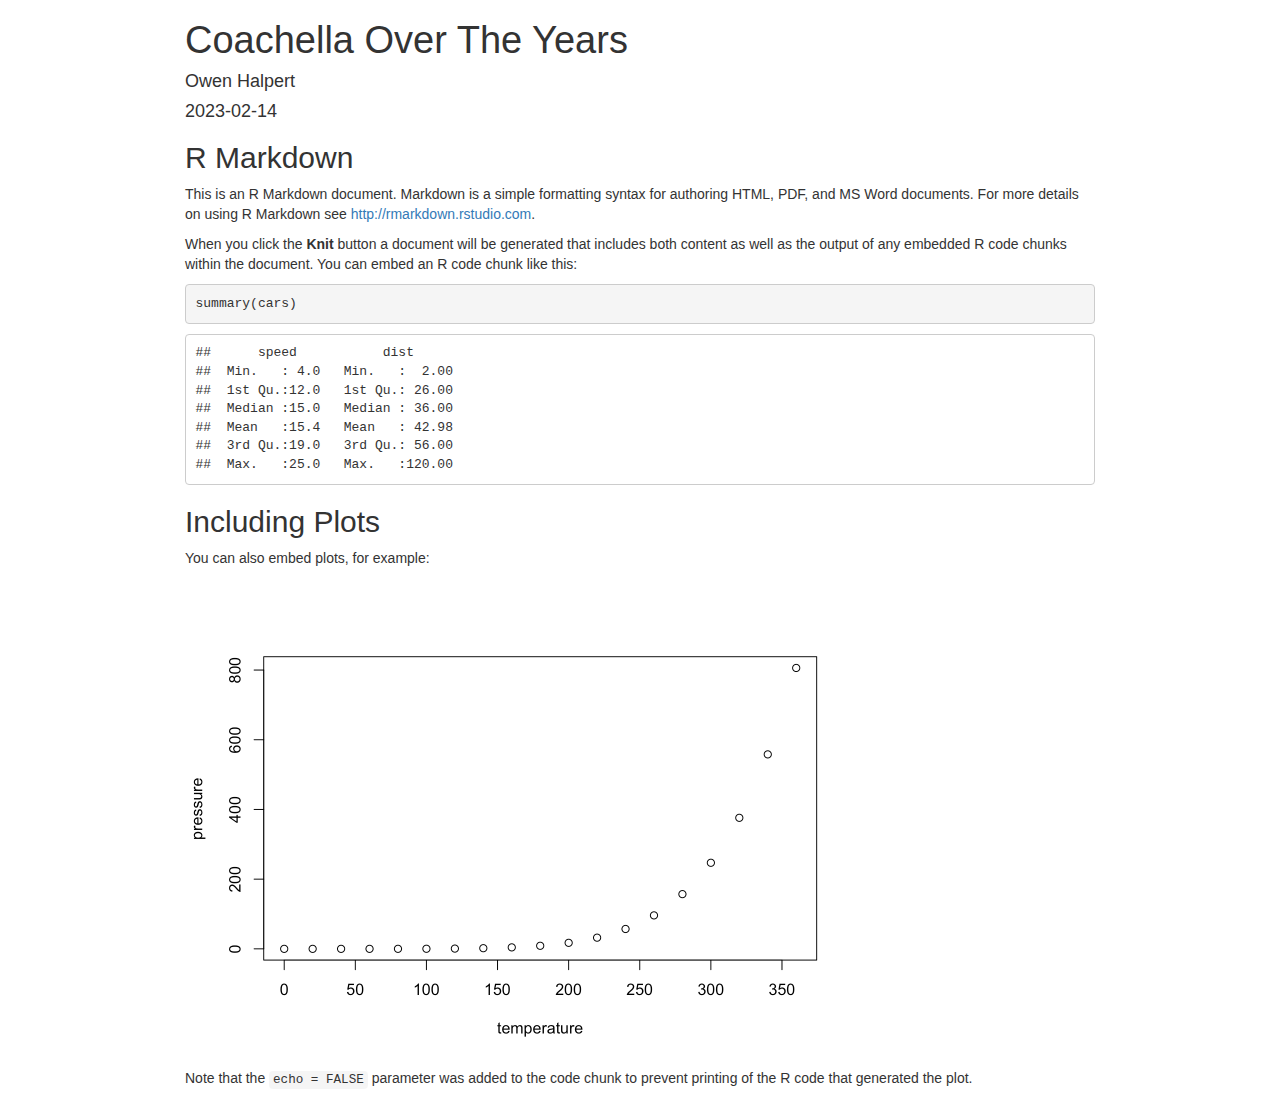
==== index.html @ 8f3110c5 "Added index" ====
<!DOCTYPE html>

<html>

<head>

<meta charset="utf-8" />
<meta name="generator" content="pandoc" />
<meta http-equiv="X-UA-Compatible" content="IE=EDGE" />


<meta name="author" content="Owen Halpert" />

<meta name="date" content="2023-02-14" />

<title>Coachella Over The Years</title>

<script>// Pandoc 2.9 adds attributes on both header and div. We remove the former (to
// be compatible with the behavior of Pandoc < 2.8).
document.addEventListener('DOMContentLoaded', function(e) {
  var hs = document.querySelectorAll("div.section[class*='level'] > :first-child");
  var i, h, a;
  for (i = 0; i < hs.length; i++) {
    h = hs[i];
    if (!/^h[1-6]$/i.test(h.tagName)) continue;  // it should be a header h1-h6
    a = h.attributes;
    while (a.length > 0) h.removeAttribute(a[0].name);
  }
});
</script>
<script>/*! jQuery v3.6.0 | (c) OpenJS Foundation and other contributors | jquery.org/license */
!function(e,t){"use strict";"object"==typeof module&&"object"==typeof module.exports?module.exports=e.document?t(e,!0):function(e){if(!e.document)throw new Error("jQuery requires a window with a document");return t(e)}:t(e)}("undefined"!=typeof window?window:this,function(C,e){"use strict";var t=[],r=Object.getPrototypeOf,s=t.slice,g=t.flat?function(e){return t.flat.call(e)}:function(e){return t.concat.apply([],e)},u=t.push,i=t.indexOf,n={},o=n.toString,v=n.hasOwnProperty,a=v.toString,l=a.call(Object),y={},m=function(e){return"function"==typeof e&&"number"!=typeof e.nodeType&&"function"!=typeof e.item},x=function(e){return null!=e&&e===e.window},E=C.document,c={type:!0,src:!0,nonce:!0,noModule:!0};function b(e,t,n){var r,i,o=(n=n||E).createElement("script");if(o.text=e,t)for(r in c)(i=t[r]||t.getAttribute&&t.getAttribute(r))&&o.setAttribute(r,i);n.head.appendChild(o).parentNode.removeChild(o)}function w(e){return null==e?e+"":"object"==typeof e||"function"==typeof e?n[o.call(e)]||"object":typeof e}var f="3.6.0",S=function(e,t){return new S.fn.init(e,t)};function p(e){var t=!!e&&"length"in e&&e.length,n=w(e);return!m(e)&&!x(e)&&("array"===n||0===t||"number"==typeof t&&0<t&&t-1 in e)}S.fn=S.prototype={jquery:f,constructor:S,length:0,toArray:function(){return s.call(this)},get:function(e){return null==e?s.call(this):e<0?this[e+this.length]:this[e]},pushStack:function(e){var t=S.merge(this.constructor(),e);return t.prevObject=this,t},each:function(e){return S.each(this,e)},map:function(n){return this.pushStack(S.map(this,function(e,t){return n.call(e,t,e)}))},slice:function(){return this.pushStack(s.apply(this,arguments))},first:function(){return this.eq(0)},last:function(){return this.eq(-1)},even:function(){return this.pushStack(S.grep(this,function(e,t){return(t+1)%2}))},odd:function(){return this.pushStack(S.grep(this,function(e,t){return t%2}))},eq:function(e){var t=this.length,n=+e+(e<0?t:0);return this.pushStack(0<=n&&n<t?[this[n]]:[])},end:function(){return this.prevObject||this.constructor()},push:u,sort:t.sort,splice:t.splice},S.extend=S.fn.extend=function(){var e,t,n,r,i,o,a=arguments[0]||{},s=1,u=arguments.length,l=!1;for("boolean"==typeof a&&(l=a,a=arguments[s]||{},s++),"object"==typeof a||m(a)||(a={}),s===u&&(a=this,s--);s<u;s++)if(null!=(e=arguments[s]))for(t in e)r=e[t],"__proto__"!==t&&a!==r&&(l&&r&&(S.isPlainObject(r)||(i=Array.isArray(r)))?(n=a[t],o=i&&!Array.isArray(n)?[]:i||S.isPlainObject(n)?n:{},i=!1,a[t]=S.extend(l,o,r)):void 0!==r&&(a[t]=r));return a},S.extend({expando:"jQuery"+(f+Math.random()).replace(/\D/g,""),isReady:!0,error:function(e){throw new Error(e)},noop:function(){},isPlainObject:function(e){var t,n;return!(!e||"[object Object]"!==o.call(e))&&(!(t=r(e))||"function"==typeof(n=v.call(t,"constructor")&&t.constructor)&&a.call(n)===l)},isEmptyObject:function(e){var t;for(t in e)return!1;return!0},globalEval:function(e,t,n){b(e,{nonce:t&&t.nonce},n)},each:function(e,t){var n,r=0;if(p(e)){for(n=e.length;r<n;r++)if(!1===t.call(e[r],r,e[r]))break}else for(r in e)if(!1===t.call(e[r],r,e[r]))break;return e},makeArray:function(e,t){var n=t||[];return null!=e&&(p(Object(e))?S.merge(n,"string"==typeof e?[e]:e):u.call(n,e)),n},inArray:function(e,t,n){return null==t?-1:i.call(t,e,n)},merge:function(e,t){for(var n=+t.length,r=0,i=e.length;r<n;r++)e[i++]=t[r];return e.length=i,e},grep:function(e,t,n){for(var r=[],i=0,o=e.length,a=!n;i<o;i++)!t(e[i],i)!==a&&r.push(e[i]);return r},map:function(e,t,n){var r,i,o=0,a=[];if(p(e))for(r=e.length;o<r;o++)null!=(i=t(e[o],o,n))&&a.push(i);else for(o in e)null!=(i=t(e[o],o,n))&&a.push(i);return g(a)},guid:1,support:y}),"function"==typeof Symbol&&(S.fn[Symbol.iterator]=t[Symbol.iterator]),S.each("Boolean Number String Function Array Date RegExp Object Error Symbol".split(" "),function(e,t){n["[object "+t+"]"]=t.toLowerCase()});var d=function(n){var e,d,b,o,i,h,f,g,w,u,l,T,C,a,E,v,s,c,y,S="sizzle"+1*new Date,p=n.document,k=0,r=0,m=ue(),x=ue(),A=ue(),N=ue(),j=function(e,t){return e===t&&(l=!0),0},D={}.hasOwnProperty,t=[],q=t.pop,L=t.push,H=t.push,O=t.slice,P=function(e,t){for(var n=0,r=e.length;n<r;n++)if(e[n]===t)return n;return-1},R="checked|selected|async|autofocus|autoplay|controls|defer|disabled|hidden|ismap|loop|multiple|open|readonly|required|scoped",M="[\\x20\\t\\r\\n\\f]",I="(?:\\\\[\\da-fA-F]{1,6}"+M+"?|\\\\[^\\r\\n\\f]|[\\w-]|[^\0-\\x7f])+",W="\\["+M+"*("+I+")(?:"+M+"*([*^$|!~]?=)"+M+"*(?:'((?:\\\\.|[^\\\\'])*)'|\"((?:\\\\.|[^\\\\\"])*)\"|("+I+"))|)"+M+"*\\]",F=":("+I+")(?:\\((('((?:\\\\.|[^\\\\'])*)'|\"((?:\\\\.|[^\\\\\"])*)\")|((?:\\\\.|[^\\\\()[\\]]|"+W+")*)|.*)\\)|)",B=new RegExp(M+"+","g"),$=new RegExp("^"+M+"+|((?:^|[^\\\\])(?:\\\\.)*)"+M+"+$","g"),_=new RegExp("^"+M+"*,"+M+"*"),z=new RegExp("^"+M+"*([>+~]|"+M+")"+M+"*"),U=new RegExp(M+"|>"),X=new RegExp(F),V=new RegExp("^"+I+"$"),G={ID:new RegExp("^#("+I+")"),CLASS:new RegExp("^\\.("+I+")"),TAG:new RegExp("^("+I+"|[*])"),ATTR:new RegExp("^"+W),PSEUDO:new RegExp("^"+F),CHILD:new RegExp("^:(only|first|last|nth|nth-last)-(child|of-type)(?:\\("+M+"*(even|odd|(([+-]|)(\\d*)n|)"+M+"*(?:([+-]|)"+M+"*(\\d+)|))"+M+"*\\)|)","i"),bool:new RegExp("^(?:"+R+")$","i"),needsContext:new RegExp("^"+M+"*[>+~]|:(even|odd|eq|gt|lt|nth|first|last)(?:\\("+M+"*((?:-\\d)?\\d*)"+M+"*\\)|)(?=[^-]|$)","i")},Y=/HTML$/i,Q=/^(?:input|select|textarea|button)$/i,J=/^h\d$/i,K=/^[^{]+\{\s*\[native \w/,Z=/^(?:#([\w-]+)|(\w+)|\.([\w-]+))$/,ee=/[+~]/,te=new RegExp("\\\\[\\da-fA-F]{1,6}"+M+"?|\\\\([^\\r\\n\\f])","g"),ne=function(e,t){var n="0x"+e.slice(1)-65536;return t||(n<0?String.fromCharCode(n+65536):String.fromCharCode(n>>10|55296,1023&n|56320))},re=/([\0-\x1f\x7f]|^-?\d)|^-$|[^\0-\x1f\x7f-\uFFFF\w-]/g,ie=function(e,t){return t?"\0"===e?"\ufffd":e.slice(0,-1)+"\\"+e.charCodeAt(e.length-1).toString(16)+" ":"\\"+e},oe=function(){T()},ae=be(function(e){return!0===e.disabled&&"fieldset"===e.nodeName.toLowerCase()},{dir:"parentNode",next:"legend"});try{H.apply(t=O.call(p.childNodes),p.childNodes),t[p.childNodes.length].nodeType}catch(e){H={apply:t.length?function(e,t){L.apply(e,O.call(t))}:function(e,t){var n=e.length,r=0;while(e[n++]=t[r++]);e.length=n-1}}}function se(t,e,n,r){var i,o,a,s,u,l,c,f=e&&e.ownerDocument,p=e?e.nodeType:9;if(n=n||[],"string"!=typeof t||!t||1!==p&&9!==p&&11!==p)return n;if(!r&&(T(e),e=e||C,E)){if(11!==p&&(u=Z.exec(t)))if(i=u[1]){if(9===p){if(!(a=e.getElementById(i)))return n;if(a.id===i)return n.push(a),n}else if(f&&(a=f.getElementById(i))&&y(e,a)&&a.id===i)return n.push(a),n}else{if(u[2])return H.apply(n,e.getElementsByTagName(t)),n;if((i=u[3])&&d.getElementsByClassName&&e.getElementsByClassName)return H.apply(n,e.getElementsByClassName(i)),n}if(d.qsa&&!N[t+" "]&&(!v||!v.test(t))&&(1!==p||"object"!==e.nodeName.toLowerCase())){if(c=t,f=e,1===p&&(U.test(t)||z.test(t))){(f=ee.test(t)&&ye(e.parentNode)||e)===e&&d.scope||((s=e.getAttribute("id"))?s=s.replace(re,ie):e.setAttribute("id",s=S)),o=(l=h(t)).length;while(o--)l[o]=(s?"#"+s:":scope")+" "+xe(l[o]);c=l.join(",")}try{return H.apply(n,f.querySelectorAll(c)),n}catch(e){N(t,!0)}finally{s===S&&e.removeAttribute("id")}}}return g(t.replace($,"$1"),e,n,r)}function ue(){var r=[];return function e(t,n){return r.push(t+" ")>b.cacheLength&&delete e[r.shift()],e[t+" "]=n}}function le(e){return e[S]=!0,e}function ce(e){var t=C.createElement("fieldset");try{return!!e(t)}catch(e){return!1}finally{t.parentNode&&t.parentNode.removeChild(t),t=null}}function fe(e,t){var n=e.split("|"),r=n.length;while(r--)b.attrHandle[n[r]]=t}function pe(e,t){var n=t&&e,r=n&&1===e.nodeType&&1===t.nodeType&&e.sourceIndex-t.sourceIndex;if(r)return r;if(n)while(n=n.nextSibling)if(n===t)return-1;return e?1:-1}function de(t){return function(e){return"input"===e.nodeName.toLowerCase()&&e.type===t}}function he(n){return function(e){var t=e.nodeName.toLowerCase();return("input"===t||"button"===t)&&e.type===n}}function ge(t){return function(e){return"form"in e?e.parentNode&&!1===e.disabled?"label"in e?"label"in e.parentNode?e.parentNode.disabled===t:e.disabled===t:e.isDisabled===t||e.isDisabled!==!t&&ae(e)===t:e.disabled===t:"label"in e&&e.disabled===t}}function ve(a){return le(function(o){return o=+o,le(function(e,t){var n,r=a([],e.length,o),i=r.length;while(i--)e[n=r[i]]&&(e[n]=!(t[n]=e[n]))})})}function ye(e){return e&&"undefined"!=typeof e.getElementsByTagName&&e}for(e in d=se.support={},i=se.isXML=function(e){var t=e&&e.namespaceURI,n=e&&(e.ownerDocument||e).documentElement;return!Y.test(t||n&&n.nodeName||"HTML")},T=se.setDocument=function(e){var t,n,r=e?e.ownerDocument||e:p;return r!=C&&9===r.nodeType&&r.documentElement&&(a=(C=r).documentElement,E=!i(C),p!=C&&(n=C.defaultView)&&n.top!==n&&(n.addEventListener?n.addEventListener("unload",oe,!1):n.attachEvent&&n.attachEvent("onunload",oe)),d.scope=ce(function(e){return a.appendChild(e).appendChild(C.createElement("div")),"undefined"!=typeof e.querySelectorAll&&!e.querySelectorAll(":scope fieldset div").length}),d.attributes=ce(function(e){return e.className="i",!e.getAttribute("className")}),d.getElementsByTagName=ce(function(e){return e.appendChild(C.createComment("")),!e.getElementsByTagName("*").length}),d.getElementsByClassName=K.test(C.getElementsByClassName),d.getById=ce(function(e){return a.appendChild(e).id=S,!C.getElementsByName||!C.getElementsByName(S).length}),d.getById?(b.filter.ID=function(e){var t=e.replace(te,ne);return function(e){return e.getAttribute("id")===t}},b.find.ID=function(e,t){if("undefined"!=typeof t.getElementById&&E){var n=t.getElementById(e);return n?[n]:[]}}):(b.filter.ID=function(e){var n=e.replace(te,ne);return function(e){var t="undefined"!=typeof e.getAttributeNode&&e.getAttributeNode("id");return t&&t.value===n}},b.find.ID=function(e,t){if("undefined"!=typeof t.getElementById&&E){var n,r,i,o=t.getElementById(e);if(o){if((n=o.getAttributeNode("id"))&&n.value===e)return[o];i=t.getElementsByName(e),r=0;while(o=i[r++])if((n=o.getAttributeNode("id"))&&n.value===e)return[o]}return[]}}),b.find.TAG=d.getElementsByTagName?function(e,t){return"undefined"!=typeof t.getElementsByTagName?t.getElementsByTagName(e):d.qsa?t.querySelectorAll(e):void 0}:function(e,t){var n,r=[],i=0,o=t.getElementsByTagName(e);if("*"===e){while(n=o[i++])1===n.nodeType&&r.push(n);return r}return o},b.find.CLASS=d.getElementsByClassName&&function(e,t){if("undefined"!=typeof t.getElementsByClassName&&E)return t.getElementsByClassName(e)},s=[],v=[],(d.qsa=K.test(C.querySelectorAll))&&(ce(function(e){var t;a.appendChild(e).innerHTML="<a id='"+S+"'></a><select id='"+S+"-\r\\' msallowcapture=''><option selected=''></option></select>",e.querySelectorAll("[msallowcapture^='']").length&&v.push("[*^$]="+M+"*(?:''|\"\")"),e.querySelectorAll("[selected]").length||v.push("\\["+M+"*(?:value|"+R+")"),e.querySelectorAll("[id~="+S+"-]").length||v.push("~="),(t=C.createElement("input")).setAttribute("name",""),e.appendChild(t),e.querySelectorAll("[name='']").length||v.push("\\["+M+"*name"+M+"*="+M+"*(?:''|\"\")"),e.querySelectorAll(":checked").length||v.push(":checked"),e.querySelectorAll("a#"+S+"+*").length||v.push(".#.+[+~]"),e.querySelectorAll("\\\f"),v.push("[\\r\\n\\f]")}),ce(function(e){e.innerHTML="<a href='' disabled='disabled'></a><select disabled='disabled'><option/></select>";var t=C.createElement("input");t.setAttribute("type","hidden"),e.appendChild(t).setAttribute("name","D"),e.querySelectorAll("[name=d]").length&&v.push("name"+M+"*[*^$|!~]?="),2!==e.querySelectorAll(":enabled").length&&v.push(":enabled",":disabled"),a.appendChild(e).disabled=!0,2!==e.querySelectorAll(":disabled").length&&v.push(":enabled",":disabled"),e.querySelectorAll("*,:x"),v.push(",.*:")})),(d.matchesSelector=K.test(c=a.matches||a.webkitMatchesSelector||a.mozMatchesSelector||a.oMatchesSelector||a.msMatchesSelector))&&ce(function(e){d.disconnectedMatch=c.call(e,"*"),c.call(e,"[s!='']:x"),s.push("!=",F)}),v=v.length&&new RegExp(v.join("|")),s=s.length&&new RegExp(s.join("|")),t=K.test(a.compareDocumentPosition),y=t||K.test(a.contains)?function(e,t){var n=9===e.nodeType?e.documentElement:e,r=t&&t.parentNode;return e===r||!(!r||1!==r.nodeType||!(n.contains?n.contains(r):e.compareDocumentPosition&&16&e.compareDocumentPosition(r)))}:function(e,t){if(t)while(t=t.parentNode)if(t===e)return!0;return!1},j=t?function(e,t){if(e===t)return l=!0,0;var n=!e.compareDocumentPosition-!t.compareDocumentPosition;return n||(1&(n=(e.ownerDocument||e)==(t.ownerDocument||t)?e.compareDocumentPosition(t):1)||!d.sortDetached&&t.compareDocumentPosition(e)===n?e==C||e.ownerDocument==p&&y(p,e)?-1:t==C||t.ownerDocument==p&&y(p,t)?1:u?P(u,e)-P(u,t):0:4&n?-1:1)}:function(e,t){if(e===t)return l=!0,0;var n,r=0,i=e.parentNode,o=t.parentNode,a=[e],s=[t];if(!i||!o)return e==C?-1:t==C?1:i?-1:o?1:u?P(u,e)-P(u,t):0;if(i===o)return pe(e,t);n=e;while(n=n.parentNode)a.unshift(n);n=t;while(n=n.parentNode)s.unshift(n);while(a[r]===s[r])r++;return r?pe(a[r],s[r]):a[r]==p?-1:s[r]==p?1:0}),C},se.matches=function(e,t){return se(e,null,null,t)},se.matchesSelector=function(e,t){if(T(e),d.matchesSelector&&E&&!N[t+" "]&&(!s||!s.test(t))&&(!v||!v.test(t)))try{var n=c.call(e,t);if(n||d.disconnectedMatch||e.document&&11!==e.document.nodeType)return n}catch(e){N(t,!0)}return 0<se(t,C,null,[e]).length},se.contains=function(e,t){return(e.ownerDocument||e)!=C&&T(e),y(e,t)},se.attr=function(e,t){(e.ownerDocument||e)!=C&&T(e);var n=b.attrHandle[t.toLowerCase()],r=n&&D.call(b.attrHandle,t.toLowerCase())?n(e,t,!E):void 0;return void 0!==r?r:d.attributes||!E?e.getAttribute(t):(r=e.getAttributeNode(t))&&r.specified?r.value:null},se.escape=function(e){return(e+"").replace(re,ie)},se.error=function(e){throw new Error("Syntax error, unrecognized expression: "+e)},se.uniqueSort=function(e){var t,n=[],r=0,i=0;if(l=!d.detectDuplicates,u=!d.sortStable&&e.slice(0),e.sort(j),l){while(t=e[i++])t===e[i]&&(r=n.push(i));while(r--)e.splice(n[r],1)}return u=null,e},o=se.getText=function(e){var t,n="",r=0,i=e.nodeType;if(i){if(1===i||9===i||11===i){if("string"==typeof e.textContent)return e.textContent;for(e=e.firstChild;e;e=e.nextSibling)n+=o(e)}else if(3===i||4===i)return e.nodeValue}else while(t=e[r++])n+=o(t);return n},(b=se.selectors={cacheLength:50,createPseudo:le,match:G,attrHandle:{},find:{},relative:{">":{dir:"parentNode",first:!0}," ":{dir:"parentNode"},"+":{dir:"previousSibling",first:!0},"~":{dir:"previousSibling"}},preFilter:{ATTR:function(e){return e[1]=e[1].replace(te,ne),e[3]=(e[3]||e[4]||e[5]||"").replace(te,ne),"~="===e[2]&&(e[3]=" "+e[3]+" "),e.slice(0,4)},CHILD:function(e){return e[1]=e[1].toLowerCase(),"nth"===e[1].slice(0,3)?(e[3]||se.error(e[0]),e[4]=+(e[4]?e[5]+(e[6]||1):2*("even"===e[3]||"odd"===e[3])),e[5]=+(e[7]+e[8]||"odd"===e[3])):e[3]&&se.error(e[0]),e},PSEUDO:function(e){var t,n=!e[6]&&e[2];return G.CHILD.test(e[0])?null:(e[3]?e[2]=e[4]||e[5]||"":n&&X.test(n)&&(t=h(n,!0))&&(t=n.indexOf(")",n.length-t)-n.length)&&(e[0]=e[0].slice(0,t),e[2]=n.slice(0,t)),e.slice(0,3))}},filter:{TAG:function(e){var t=e.replace(te,ne).toLowerCase();return"*"===e?function(){return!0}:function(e){return e.nodeName&&e.nodeName.toLowerCase()===t}},CLASS:function(e){var t=m[e+" "];return t||(t=new RegExp("(^|"+M+")"+e+"("+M+"|$)"))&&m(e,function(e){return t.test("string"==typeof e.className&&e.className||"undefined"!=typeof e.getAttribute&&e.getAttribute("class")||"")})},ATTR:function(n,r,i){return function(e){var t=se.attr(e,n);return null==t?"!="===r:!r||(t+="","="===r?t===i:"!="===r?t!==i:"^="===r?i&&0===t.indexOf(i):"*="===r?i&&-1<t.indexOf(i):"$="===r?i&&t.slice(-i.length)===i:"~="===r?-1<(" "+t.replace(B," ")+" ").indexOf(i):"|="===r&&(t===i||t.slice(0,i.length+1)===i+"-"))}},CHILD:function(h,e,t,g,v){var y="nth"!==h.slice(0,3),m="last"!==h.slice(-4),x="of-type"===e;return 1===g&&0===v?function(e){return!!e.parentNode}:function(e,t,n){var r,i,o,a,s,u,l=y!==m?"nextSibling":"previousSibling",c=e.parentNode,f=x&&e.nodeName.toLowerCase(),p=!n&&!x,d=!1;if(c){if(y){while(l){a=e;while(a=a[l])if(x?a.nodeName.toLowerCase()===f:1===a.nodeType)return!1;u=l="only"===h&&!u&&"nextSibling"}return!0}if(u=[m?c.firstChild:c.lastChild],m&&p){d=(s=(r=(i=(o=(a=c)[S]||(a[S]={}))[a.uniqueID]||(o[a.uniqueID]={}))[h]||[])[0]===k&&r[1])&&r[2],a=s&&c.childNodes[s];while(a=++s&&a&&a[l]||(d=s=0)||u.pop())if(1===a.nodeType&&++d&&a===e){i[h]=[k,s,d];break}}else if(p&&(d=s=(r=(i=(o=(a=e)[S]||(a[S]={}))[a.uniqueID]||(o[a.uniqueID]={}))[h]||[])[0]===k&&r[1]),!1===d)while(a=++s&&a&&a[l]||(d=s=0)||u.pop())if((x?a.nodeName.toLowerCase()===f:1===a.nodeType)&&++d&&(p&&((i=(o=a[S]||(a[S]={}))[a.uniqueID]||(o[a.uniqueID]={}))[h]=[k,d]),a===e))break;return(d-=v)===g||d%g==0&&0<=d/g}}},PSEUDO:function(e,o){var t,a=b.pseudos[e]||b.setFilters[e.toLowerCase()]||se.error("unsupported pseudo: "+e);return a[S]?a(o):1<a.length?(t=[e,e,"",o],b.setFilters.hasOwnProperty(e.toLowerCase())?le(function(e,t){var n,r=a(e,o),i=r.length;while(i--)e[n=P(e,r[i])]=!(t[n]=r[i])}):function(e){return a(e,0,t)}):a}},pseudos:{not:le(function(e){var r=[],i=[],s=f(e.replace($,"$1"));return s[S]?le(function(e,t,n,r){var i,o=s(e,null,r,[]),a=e.length;while(a--)(i=o[a])&&(e[a]=!(t[a]=i))}):function(e,t,n){return r[0]=e,s(r,null,n,i),r[0]=null,!i.pop()}}),has:le(function(t){return function(e){return 0<se(t,e).length}}),contains:le(function(t){return t=t.replace(te,ne),function(e){return-1<(e.textContent||o(e)).indexOf(t)}}),lang:le(function(n){return V.test(n||"")||se.error("unsupported lang: "+n),n=n.replace(te,ne).toLowerCase(),function(e){var t;do{if(t=E?e.lang:e.getAttribute("xml:lang")||e.getAttribute("lang"))return(t=t.toLowerCase())===n||0===t.indexOf(n+"-")}while((e=e.parentNode)&&1===e.nodeType);return!1}}),target:function(e){var t=n.location&&n.location.hash;return t&&t.slice(1)===e.id},root:function(e){return e===a},focus:function(e){return e===C.activeElement&&(!C.hasFocus||C.hasFocus())&&!!(e.type||e.href||~e.tabIndex)},enabled:ge(!1),disabled:ge(!0),checked:function(e){var t=e.nodeName.toLowerCase();return"input"===t&&!!e.checked||"option"===t&&!!e.selected},selected:function(e){return e.parentNode&&e.parentNode.selectedIndex,!0===e.selected},empty:function(e){for(e=e.firstChild;e;e=e.nextSibling)if(e.nodeType<6)return!1;return!0},parent:function(e){return!b.pseudos.empty(e)},header:function(e){return J.test(e.nodeName)},input:function(e){return Q.test(e.nodeName)},button:function(e){var t=e.nodeName.toLowerCase();return"input"===t&&"button"===e.type||"button"===t},text:function(e){var t;return"input"===e.nodeName.toLowerCase()&&"text"===e.type&&(null==(t=e.getAttribute("type"))||"text"===t.toLowerCase())},first:ve(function(){return[0]}),last:ve(function(e,t){return[t-1]}),eq:ve(function(e,t,n){return[n<0?n+t:n]}),even:ve(function(e,t){for(var n=0;n<t;n+=2)e.push(n);return e}),odd:ve(function(e,t){for(var n=1;n<t;n+=2)e.push(n);return e}),lt:ve(function(e,t,n){for(var r=n<0?n+t:t<n?t:n;0<=--r;)e.push(r);return e}),gt:ve(function(e,t,n){for(var r=n<0?n+t:n;++r<t;)e.push(r);return e})}}).pseudos.nth=b.pseudos.eq,{radio:!0,checkbox:!0,file:!0,password:!0,image:!0})b.pseudos[e]=de(e);for(e in{submit:!0,reset:!0})b.pseudos[e]=he(e);function me(){}function xe(e){for(var t=0,n=e.length,r="";t<n;t++)r+=e[t].value;return r}function be(s,e,t){var u=e.dir,l=e.next,c=l||u,f=t&&"parentNode"===c,p=r++;return e.first?function(e,t,n){while(e=e[u])if(1===e.nodeType||f)return s(e,t,n);return!1}:function(e,t,n){var r,i,o,a=[k,p];if(n){while(e=e[u])if((1===e.nodeType||f)&&s(e,t,n))return!0}else while(e=e[u])if(1===e.nodeType||f)if(i=(o=e[S]||(e[S]={}))[e.uniqueID]||(o[e.uniqueID]={}),l&&l===e.nodeName.toLowerCase())e=e[u]||e;else{if((r=i[c])&&r[0]===k&&r[1]===p)return a[2]=r[2];if((i[c]=a)[2]=s(e,t,n))return!0}return!1}}function we(i){return 1<i.length?function(e,t,n){var r=i.length;while(r--)if(!i[r](e,t,n))return!1;return!0}:i[0]}function Te(e,t,n,r,i){for(var o,a=[],s=0,u=e.length,l=null!=t;s<u;s++)(o=e[s])&&(n&&!n(o,r,i)||(a.push(o),l&&t.push(s)));return a}function Ce(d,h,g,v,y,e){return v&&!v[S]&&(v=Ce(v)),y&&!y[S]&&(y=Ce(y,e)),le(function(e,t,n,r){var i,o,a,s=[],u=[],l=t.length,c=e||function(e,t,n){for(var r=0,i=t.length;r<i;r++)se(e,t[r],n);return n}(h||"*",n.nodeType?[n]:n,[]),f=!d||!e&&h?c:Te(c,s,d,n,r),p=g?y||(e?d:l||v)?[]:t:f;if(g&&g(f,p,n,r),v){i=Te(p,u),v(i,[],n,r),o=i.length;while(o--)(a=i[o])&&(p[u[o]]=!(f[u[o]]=a))}if(e){if(y||d){if(y){i=[],o=p.length;while(o--)(a=p[o])&&i.push(f[o]=a);y(null,p=[],i,r)}o=p.length;while(o--)(a=p[o])&&-1<(i=y?P(e,a):s[o])&&(e[i]=!(t[i]=a))}}else p=Te(p===t?p.splice(l,p.length):p),y?y(null,t,p,r):H.apply(t,p)})}function Ee(e){for(var i,t,n,r=e.length,o=b.relative[e[0].type],a=o||b.relative[" "],s=o?1:0,u=be(function(e){return e===i},a,!0),l=be(function(e){return-1<P(i,e)},a,!0),c=[function(e,t,n){var r=!o&&(n||t!==w)||((i=t).nodeType?u(e,t,n):l(e,t,n));return i=null,r}];s<r;s++)if(t=b.relative[e[s].type])c=[be(we(c),t)];else{if((t=b.filter[e[s].type].apply(null,e[s].matches))[S]){for(n=++s;n<r;n++)if(b.relative[e[n].type])break;return Ce(1<s&&we(c),1<s&&xe(e.slice(0,s-1).concat({value:" "===e[s-2].type?"*":""})).replace($,"$1"),t,s<n&&Ee(e.slice(s,n)),n<r&&Ee(e=e.slice(n)),n<r&&xe(e))}c.push(t)}return we(c)}return me.prototype=b.filters=b.pseudos,b.setFilters=new me,h=se.tokenize=function(e,t){var n,r,i,o,a,s,u,l=x[e+" "];if(l)return t?0:l.slice(0);a=e,s=[],u=b.preFilter;while(a){for(o in n&&!(r=_.exec(a))||(r&&(a=a.slice(r[0].length)||a),s.push(i=[])),n=!1,(r=z.exec(a))&&(n=r.shift(),i.push({value:n,type:r[0].replace($," ")}),a=a.slice(n.length)),b.filter)!(r=G[o].exec(a))||u[o]&&!(r=u[o](r))||(n=r.shift(),i.push({value:n,type:o,matches:r}),a=a.slice(n.length));if(!n)break}return t?a.length:a?se.error(e):x(e,s).slice(0)},f=se.compile=function(e,t){var n,v,y,m,x,r,i=[],o=[],a=A[e+" "];if(!a){t||(t=h(e)),n=t.length;while(n--)(a=Ee(t[n]))[S]?i.push(a):o.push(a);(a=A(e,(v=o,m=0<(y=i).length,x=0<v.length,r=function(e,t,n,r,i){var o,a,s,u=0,l="0",c=e&&[],f=[],p=w,d=e||x&&b.find.TAG("*",i),h=k+=null==p?1:Math.random()||.1,g=d.length;for(i&&(w=t==C||t||i);l!==g&&null!=(o=d[l]);l++){if(x&&o){a=0,t||o.ownerDocument==C||(T(o),n=!E);while(s=v[a++])if(s(o,t||C,n)){r.push(o);break}i&&(k=h)}m&&((o=!s&&o)&&u--,e&&c.push(o))}if(u+=l,m&&l!==u){a=0;while(s=y[a++])s(c,f,t,n);if(e){if(0<u)while(l--)c[l]||f[l]||(f[l]=q.call(r));f=Te(f)}H.apply(r,f),i&&!e&&0<f.length&&1<u+y.length&&se.uniqueSort(r)}return i&&(k=h,w=p),c},m?le(r):r))).selector=e}return a},g=se.select=function(e,t,n,r){var i,o,a,s,u,l="function"==typeof e&&e,c=!r&&h(e=l.selector||e);if(n=n||[],1===c.length){if(2<(o=c[0]=c[0].slice(0)).length&&"ID"===(a=o[0]).type&&9===t.nodeType&&E&&b.relative[o[1].type]){if(!(t=(b.find.ID(a.matches[0].replace(te,ne),t)||[])[0]))return n;l&&(t=t.parentNode),e=e.slice(o.shift().value.length)}i=G.needsContext.test(e)?0:o.length;while(i--){if(a=o[i],b.relative[s=a.type])break;if((u=b.find[s])&&(r=u(a.matches[0].replace(te,ne),ee.test(o[0].type)&&ye(t.parentNode)||t))){if(o.splice(i,1),!(e=r.length&&xe(o)))return H.apply(n,r),n;break}}}return(l||f(e,c))(r,t,!E,n,!t||ee.test(e)&&ye(t.parentNode)||t),n},d.sortStable=S.split("").sort(j).join("")===S,d.detectDuplicates=!!l,T(),d.sortDetached=ce(function(e){return 1&e.compareDocumentPosition(C.createElement("fieldset"))}),ce(function(e){return e.innerHTML="<a href='#'></a>","#"===e.firstChild.getAttribute("href")})||fe("type|href|height|width",function(e,t,n){if(!n)return e.getAttribute(t,"type"===t.toLowerCase()?1:2)}),d.attributes&&ce(function(e){return e.innerHTML="<input/>",e.firstChild.setAttribute("value",""),""===e.firstChild.getAttribute("value")})||fe("value",function(e,t,n){if(!n&&"input"===e.nodeName.toLowerCase())return e.defaultValue}),ce(function(e){return null==e.getAttribute("disabled")})||fe(R,function(e,t,n){var r;if(!n)return!0===e[t]?t.toLowerCase():(r=e.getAttributeNode(t))&&r.specified?r.value:null}),se}(C);S.find=d,S.expr=d.selectors,S.expr[":"]=S.expr.pseudos,S.uniqueSort=S.unique=d.uniqueSort,S.text=d.getText,S.isXMLDoc=d.isXML,S.contains=d.contains,S.escapeSelector=d.escape;var h=function(e,t,n){var r=[],i=void 0!==n;while((e=e[t])&&9!==e.nodeType)if(1===e.nodeType){if(i&&S(e).is(n))break;r.push(e)}return r},T=function(e,t){for(var n=[];e;e=e.nextSibling)1===e.nodeType&&e!==t&&n.push(e);return n},k=S.expr.match.needsContext;function A(e,t){return e.nodeName&&e.nodeName.toLowerCase()===t.toLowerCase()}var N=/^<([a-z][^\/\0>:\x20\t\r\n\f]*)[\x20\t\r\n\f]*\/?>(?:<\/\1>|)$/i;function j(e,n,r){return m(n)?S.grep(e,function(e,t){return!!n.call(e,t,e)!==r}):n.nodeType?S.grep(e,function(e){return e===n!==r}):"string"!=typeof n?S.grep(e,function(e){return-1<i.call(n,e)!==r}):S.filter(n,e,r)}S.filter=function(e,t,n){var r=t[0];return n&&(e=":not("+e+")"),1===t.length&&1===r.nodeType?S.find.matchesSelector(r,e)?[r]:[]:S.find.matches(e,S.grep(t,function(e){return 1===e.nodeType}))},S.fn.extend({find:function(e){var t,n,r=this.length,i=this;if("string"!=typeof e)return this.pushStack(S(e).filter(function(){for(t=0;t<r;t++)if(S.contains(i[t],this))return!0}));for(n=this.pushStack([]),t=0;t<r;t++)S.find(e,i[t],n);return 1<r?S.uniqueSort(n):n},filter:function(e){return this.pushStack(j(this,e||[],!1))},not:function(e){return this.pushStack(j(this,e||[],!0))},is:function(e){return!!j(this,"string"==typeof e&&k.test(e)?S(e):e||[],!1).length}});var D,q=/^(?:\s*(<[\w\W]+>)[^>]*|#([\w-]+))$/;(S.fn.init=function(e,t,n){var r,i;if(!e)return this;if(n=n||D,"string"==typeof e){if(!(r="<"===e[0]&&">"===e[e.length-1]&&3<=e.length?[null,e,null]:q.exec(e))||!r[1]&&t)return!t||t.jquery?(t||n).find(e):this.constructor(t).find(e);if(r[1]){if(t=t instanceof S?t[0]:t,S.merge(this,S.parseHTML(r[1],t&&t.nodeType?t.ownerDocument||t:E,!0)),N.test(r[1])&&S.isPlainObject(t))for(r in t)m(this[r])?this[r](t[r]):this.attr(r,t[r]);return this}return(i=E.getElementById(r[2]))&&(this[0]=i,this.length=1),this}return e.nodeType?(this[0]=e,this.length=1,this):m(e)?void 0!==n.ready?n.ready(e):e(S):S.makeArray(e,this)}).prototype=S.fn,D=S(E);var L=/^(?:parents|prev(?:Until|All))/,H={children:!0,contents:!0,next:!0,prev:!0};function O(e,t){while((e=e[t])&&1!==e.nodeType);return e}S.fn.extend({has:function(e){var t=S(e,this),n=t.length;return this.filter(function(){for(var e=0;e<n;e++)if(S.contains(this,t[e]))return!0})},closest:function(e,t){var n,r=0,i=this.length,o=[],a="string"!=typeof e&&S(e);if(!k.test(e))for(;r<i;r++)for(n=this[r];n&&n!==t;n=n.parentNode)if(n.nodeType<11&&(a?-1<a.index(n):1===n.nodeType&&S.find.matchesSelector(n,e))){o.push(n);break}return this.pushStack(1<o.length?S.uniqueSort(o):o)},index:function(e){return e?"string"==typeof e?i.call(S(e),this[0]):i.call(this,e.jquery?e[0]:e):this[0]&&this[0].parentNode?this.first().prevAll().length:-1},add:function(e,t){return this.pushStack(S.uniqueSort(S.merge(this.get(),S(e,t))))},addBack:function(e){return this.add(null==e?this.prevObject:this.prevObject.filter(e))}}),S.each({parent:function(e){var t=e.parentNode;return t&&11!==t.nodeType?t:null},parents:function(e){return h(e,"parentNode")},parentsUntil:function(e,t,n){return h(e,"parentNode",n)},next:function(e){return O(e,"nextSibling")},prev:function(e){return O(e,"previousSibling")},nextAll:function(e){return h(e,"nextSibling")},prevAll:function(e){return h(e,"previousSibling")},nextUntil:function(e,t,n){return h(e,"nextSibling",n)},prevUntil:function(e,t,n){return h(e,"previousSibling",n)},siblings:function(e){return T((e.parentNode||{}).firstChild,e)},children:function(e){return T(e.firstChild)},contents:function(e){return null!=e.contentDocument&&r(e.contentDocument)?e.contentDocument:(A(e,"template")&&(e=e.content||e),S.merge([],e.childNodes))}},function(r,i){S.fn[r]=function(e,t){var n=S.map(this,i,e);return"Until"!==r.slice(-5)&&(t=e),t&&"string"==typeof t&&(n=S.filter(t,n)),1<this.length&&(H[r]||S.uniqueSort(n),L.test(r)&&n.reverse()),this.pushStack(n)}});var P=/[^\x20\t\r\n\f]+/g;function R(e){return e}function M(e){throw e}function I(e,t,n,r){var i;try{e&&m(i=e.promise)?i.call(e).done(t).fail(n):e&&m(i=e.then)?i.call(e,t,n):t.apply(void 0,[e].slice(r))}catch(e){n.apply(void 0,[e])}}S.Callbacks=function(r){var e,n;r="string"==typeof r?(e=r,n={},S.each(e.match(P)||[],function(e,t){n[t]=!0}),n):S.extend({},r);var i,t,o,a,s=[],u=[],l=-1,c=function(){for(a=a||r.once,o=i=!0;u.length;l=-1){t=u.shift();while(++l<s.length)!1===s[l].apply(t[0],t[1])&&r.stopOnFalse&&(l=s.length,t=!1)}r.memory||(t=!1),i=!1,a&&(s=t?[]:"")},f={add:function(){return s&&(t&&!i&&(l=s.length-1,u.push(t)),function n(e){S.each(e,function(e,t){m(t)?r.unique&&f.has(t)||s.push(t):t&&t.length&&"string"!==w(t)&&n(t)})}(arguments),t&&!i&&c()),this},remove:function(){return S.each(arguments,function(e,t){var n;while(-1<(n=S.inArray(t,s,n)))s.splice(n,1),n<=l&&l--}),this},has:function(e){return e?-1<S.inArray(e,s):0<s.length},empty:function(){return s&&(s=[]),this},disable:function(){return a=u=[],s=t="",this},disabled:function(){return!s},lock:function(){return a=u=[],t||i||(s=t=""),this},locked:function(){return!!a},fireWith:function(e,t){return a||(t=[e,(t=t||[]).slice?t.slice():t],u.push(t),i||c()),this},fire:function(){return f.fireWith(this,arguments),this},fired:function(){return!!o}};return f},S.extend({Deferred:function(e){var o=[["notify","progress",S.Callbacks("memory"),S.Callbacks("memory"),2],["resolve","done",S.Callbacks("once memory"),S.Callbacks("once memory"),0,"resolved"],["reject","fail",S.Callbacks("once memory"),S.Callbacks("once memory"),1,"rejected"]],i="pending",a={state:function(){return i},always:function(){return s.done(arguments).fail(arguments),this},"catch":function(e){return a.then(null,e)},pipe:function(){var i=arguments;return S.Deferred(function(r){S.each(o,function(e,t){var n=m(i[t[4]])&&i[t[4]];s[t[1]](function(){var e=n&&n.apply(this,arguments);e&&m(e.promise)?e.promise().progress(r.notify).done(r.resolve).fail(r.reject):r[t[0]+"With"](this,n?[e]:arguments)})}),i=null}).promise()},then:function(t,n,r){var u=0;function l(i,o,a,s){return function(){var n=this,r=arguments,e=function(){var e,t;if(!(i<u)){if((e=a.apply(n,r))===o.promise())throw new TypeError("Thenable self-resolution");t=e&&("object"==typeof e||"function"==typeof e)&&e.then,m(t)?s?t.call(e,l(u,o,R,s),l(u,o,M,s)):(u++,t.call(e,l(u,o,R,s),l(u,o,M,s),l(u,o,R,o.notifyWith))):(a!==R&&(n=void 0,r=[e]),(s||o.resolveWith)(n,r))}},t=s?e:function(){try{e()}catch(e){S.Deferred.exceptionHook&&S.Deferred.exceptionHook(e,t.stackTrace),u<=i+1&&(a!==M&&(n=void 0,r=[e]),o.rejectWith(n,r))}};i?t():(S.Deferred.getStackHook&&(t.stackTrace=S.Deferred.getStackHook()),C.setTimeout(t))}}return S.Deferred(function(e){o[0][3].add(l(0,e,m(r)?r:R,e.notifyWith)),o[1][3].add(l(0,e,m(t)?t:R)),o[2][3].add(l(0,e,m(n)?n:M))}).promise()},promise:function(e){return null!=e?S.extend(e,a):a}},s={};return S.each(o,function(e,t){var n=t[2],r=t[5];a[t[1]]=n.add,r&&n.add(function(){i=r},o[3-e][2].disable,o[3-e][3].disable,o[0][2].lock,o[0][3].lock),n.add(t[3].fire),s[t[0]]=function(){return s[t[0]+"With"](this===s?void 0:this,arguments),this},s[t[0]+"With"]=n.fireWith}),a.promise(s),e&&e.call(s,s),s},when:function(e){var n=arguments.length,t=n,r=Array(t),i=s.call(arguments),o=S.Deferred(),a=function(t){return function(e){r[t]=this,i[t]=1<arguments.length?s.call(arguments):e,--n||o.resolveWith(r,i)}};if(n<=1&&(I(e,o.done(a(t)).resolve,o.reject,!n),"pending"===o.state()||m(i[t]&&i[t].then)))return o.then();while(t--)I(i[t],a(t),o.reject);return o.promise()}});var W=/^(Eval|Internal|Range|Reference|Syntax|Type|URI)Error$/;S.Deferred.exceptionHook=function(e,t){C.console&&C.console.warn&&e&&W.test(e.name)&&C.console.warn("jQuery.Deferred exception: "+e.message,e.stack,t)},S.readyException=function(e){C.setTimeout(function(){throw e})};var F=S.Deferred();function B(){E.removeEventListener("DOMContentLoaded",B),C.removeEventListener("load",B),S.ready()}S.fn.ready=function(e){return F.then(e)["catch"](function(e){S.readyException(e)}),this},S.extend({isReady:!1,readyWait:1,ready:function(e){(!0===e?--S.readyWait:S.isReady)||(S.isReady=!0)!==e&&0<--S.readyWait||F.resolveWith(E,[S])}}),S.ready.then=F.then,"complete"===E.readyState||"loading"!==E.readyState&&!E.documentElement.doScroll?C.setTimeout(S.ready):(E.addEventListener("DOMContentLoaded",B),C.addEventListener("load",B));var $=function(e,t,n,r,i,o,a){var s=0,u=e.length,l=null==n;if("object"===w(n))for(s in i=!0,n)$(e,t,s,n[s],!0,o,a);else if(void 0!==r&&(i=!0,m(r)||(a=!0),l&&(a?(t.call(e,r),t=null):(l=t,t=function(e,t,n){return l.call(S(e),n)})),t))for(;s<u;s++)t(e[s],n,a?r:r.call(e[s],s,t(e[s],n)));return i?e:l?t.call(e):u?t(e[0],n):o},_=/^-ms-/,z=/-([a-z])/g;function U(e,t){return t.toUpperCase()}function X(e){return e.replace(_,"ms-").replace(z,U)}var V=function(e){return 1===e.nodeType||9===e.nodeType||!+e.nodeType};function G(){this.expando=S.expando+G.uid++}G.uid=1,G.prototype={cache:function(e){var t=e[this.expando];return t||(t={},V(e)&&(e.nodeType?e[this.expando]=t:Object.defineProperty(e,this.expando,{value:t,configurable:!0}))),t},set:function(e,t,n){var r,i=this.cache(e);if("string"==typeof t)i[X(t)]=n;else for(r in t)i[X(r)]=t[r];return i},get:function(e,t){return void 0===t?this.cache(e):e[this.expando]&&e[this.expando][X(t)]},access:function(e,t,n){return void 0===t||t&&"string"==typeof t&&void 0===n?this.get(e,t):(this.set(e,t,n),void 0!==n?n:t)},remove:function(e,t){var n,r=e[this.expando];if(void 0!==r){if(void 0!==t){n=(t=Array.isArray(t)?t.map(X):(t=X(t))in r?[t]:t.match(P)||[]).length;while(n--)delete r[t[n]]}(void 0===t||S.isEmptyObject(r))&&(e.nodeType?e[this.expando]=void 0:delete e[this.expando])}},hasData:function(e){var t=e[this.expando];return void 0!==t&&!S.isEmptyObject(t)}};var Y=new G,Q=new G,J=/^(?:\{[\w\W]*\}|\[[\w\W]*\])$/,K=/[A-Z]/g;function Z(e,t,n){var r,i;if(void 0===n&&1===e.nodeType)if(r="data-"+t.replace(K,"-$&").toLowerCase(),"string"==typeof(n=e.getAttribute(r))){try{n="true"===(i=n)||"false"!==i&&("null"===i?null:i===+i+""?+i:J.test(i)?JSON.parse(i):i)}catch(e){}Q.set(e,t,n)}else n=void 0;return n}S.extend({hasData:function(e){return Q.hasData(e)||Y.hasData(e)},data:function(e,t,n){return Q.access(e,t,n)},removeData:function(e,t){Q.remove(e,t)},_data:function(e,t,n){return Y.access(e,t,n)},_removeData:function(e,t){Y.remove(e,t)}}),S.fn.extend({data:function(n,e){var t,r,i,o=this[0],a=o&&o.attributes;if(void 0===n){if(this.length&&(i=Q.get(o),1===o.nodeType&&!Y.get(o,"hasDataAttrs"))){t=a.length;while(t--)a[t]&&0===(r=a[t].name).indexOf("data-")&&(r=X(r.slice(5)),Z(o,r,i[r]));Y.set(o,"hasDataAttrs",!0)}return i}return"object"==typeof n?this.each(function(){Q.set(this,n)}):$(this,function(e){var t;if(o&&void 0===e)return void 0!==(t=Q.get(o,n))?t:void 0!==(t=Z(o,n))?t:void 0;this.each(function(){Q.set(this,n,e)})},null,e,1<arguments.length,null,!0)},removeData:function(e){return this.each(function(){Q.remove(this,e)})}}),S.extend({queue:function(e,t,n){var r;if(e)return t=(t||"fx")+"queue",r=Y.get(e,t),n&&(!r||Array.isArray(n)?r=Y.access(e,t,S.makeArray(n)):r.push(n)),r||[]},dequeue:function(e,t){t=t||"fx";var n=S.queue(e,t),r=n.length,i=n.shift(),o=S._queueHooks(e,t);"inprogress"===i&&(i=n.shift(),r--),i&&("fx"===t&&n.unshift("inprogress"),delete o.stop,i.call(e,function(){S.dequeue(e,t)},o)),!r&&o&&o.empty.fire()},_queueHooks:function(e,t){var n=t+"queueHooks";return Y.get(e,n)||Y.access(e,n,{empty:S.Callbacks("once memory").add(function(){Y.remove(e,[t+"queue",n])})})}}),S.fn.extend({queue:function(t,n){var e=2;return"string"!=typeof t&&(n=t,t="fx",e--),arguments.length<e?S.queue(this[0],t):void 0===n?this:this.each(function(){var e=S.queue(this,t,n);S._queueHooks(this,t),"fx"===t&&"inprogress"!==e[0]&&S.dequeue(this,t)})},dequeue:function(e){return this.each(function(){S.dequeue(this,e)})},clearQueue:function(e){return this.queue(e||"fx",[])},promise:function(e,t){var n,r=1,i=S.Deferred(),o=this,a=this.length,s=function(){--r||i.resolveWith(o,[o])};"string"!=typeof e&&(t=e,e=void 0),e=e||"fx";while(a--)(n=Y.get(o[a],e+"queueHooks"))&&n.empty&&(r++,n.empty.add(s));return s(),i.promise(t)}});var ee=/[+-]?(?:\d*\.|)\d+(?:[eE][+-]?\d+|)/.source,te=new RegExp("^(?:([+-])=|)("+ee+")([a-z%]*)$","i"),ne=["Top","Right","Bottom","Left"],re=E.documentElement,ie=function(e){return S.contains(e.ownerDocument,e)},oe={composed:!0};re.getRootNode&&(ie=function(e){return S.contains(e.ownerDocument,e)||e.getRootNode(oe)===e.ownerDocument});var ae=function(e,t){return"none"===(e=t||e).style.display||""===e.style.display&&ie(e)&&"none"===S.css(e,"display")};function se(e,t,n,r){var i,o,a=20,s=r?function(){return r.cur()}:function(){return S.css(e,t,"")},u=s(),l=n&&n[3]||(S.cssNumber[t]?"":"px"),c=e.nodeType&&(S.cssNumber[t]||"px"!==l&&+u)&&te.exec(S.css(e,t));if(c&&c[3]!==l){u/=2,l=l||c[3],c=+u||1;while(a--)S.style(e,t,c+l),(1-o)*(1-(o=s()/u||.5))<=0&&(a=0),c/=o;c*=2,S.style(e,t,c+l),n=n||[]}return n&&(c=+c||+u||0,i=n[1]?c+(n[1]+1)*n[2]:+n[2],r&&(r.unit=l,r.start=c,r.end=i)),i}var ue={};function le(e,t){for(var n,r,i,o,a,s,u,l=[],c=0,f=e.length;c<f;c++)(r=e[c]).style&&(n=r.style.display,t?("none"===n&&(l[c]=Y.get(r,"display")||null,l[c]||(r.style.display="")),""===r.style.display&&ae(r)&&(l[c]=(u=a=o=void 0,a=(i=r).ownerDocument,s=i.nodeName,(u=ue[s])||(o=a.body.appendChild(a.createElement(s)),u=S.css(o,"display"),o.parentNode.removeChild(o),"none"===u&&(u="block"),ue[s]=u)))):"none"!==n&&(l[c]="none",Y.set(r,"display",n)));for(c=0;c<f;c++)null!=l[c]&&(e[c].style.display=l[c]);return e}S.fn.extend({show:function(){return le(this,!0)},hide:function(){return le(this)},toggle:function(e){return"boolean"==typeof e?e?this.show():this.hide():this.each(function(){ae(this)?S(this).show():S(this).hide()})}});var ce,fe,pe=/^(?:checkbox|radio)$/i,de=/<([a-z][^\/\0>\x20\t\r\n\f]*)/i,he=/^$|^module$|\/(?:java|ecma)script/i;ce=E.createDocumentFragment().appendChild(E.createElement("div")),(fe=E.createElement("input")).setAttribute("type","radio"),fe.setAttribute("checked","checked"),fe.setAttribute("name","t"),ce.appendChild(fe),y.checkClone=ce.cloneNode(!0).cloneNode(!0).lastChild.checked,ce.innerHTML="<textarea>x</textarea>",y.noCloneChecked=!!ce.cloneNode(!0).lastChild.defaultValue,ce.innerHTML="<option></option>",y.option=!!ce.lastChild;var ge={thead:[1,"<table>","</table>"],col:[2,"<table><colgroup>","</colgroup></table>"],tr:[2,"<table><tbody>","</tbody></table>"],td:[3,"<table><tbody><tr>","</tr></tbody></table>"],_default:[0,"",""]};function ve(e,t){var n;return n="undefined"!=typeof e.getElementsByTagName?e.getElementsByTagName(t||"*"):"undefined"!=typeof e.querySelectorAll?e.querySelectorAll(t||"*"):[],void 0===t||t&&A(e,t)?S.merge([e],n):n}function ye(e,t){for(var n=0,r=e.length;n<r;n++)Y.set(e[n],"globalEval",!t||Y.get(t[n],"globalEval"))}ge.tbody=ge.tfoot=ge.colgroup=ge.caption=ge.thead,ge.th=ge.td,y.option||(ge.optgroup=ge.option=[1,"<select multiple='multiple'>","</select>"]);var me=/<|&#?\w+;/;function xe(e,t,n,r,i){for(var o,a,s,u,l,c,f=t.createDocumentFragment(),p=[],d=0,h=e.length;d<h;d++)if((o=e[d])||0===o)if("object"===w(o))S.merge(p,o.nodeType?[o]:o);else if(me.test(o)){a=a||f.appendChild(t.createElement("div")),s=(de.exec(o)||["",""])[1].toLowerCase(),u=ge[s]||ge._default,a.innerHTML=u[1]+S.htmlPrefilter(o)+u[2],c=u[0];while(c--)a=a.lastChild;S.merge(p,a.childNodes),(a=f.firstChild).textContent=""}else p.push(t.createTextNode(o));f.textContent="",d=0;while(o=p[d++])if(r&&-1<S.inArray(o,r))i&&i.push(o);else if(l=ie(o),a=ve(f.appendChild(o),"script"),l&&ye(a),n){c=0;while(o=a[c++])he.test(o.type||"")&&n.push(o)}return f}var be=/^([^.]*)(?:\.(.+)|)/;function we(){return!0}function Te(){return!1}function Ce(e,t){return e===function(){try{return E.activeElement}catch(e){}}()==("focus"===t)}function Ee(e,t,n,r,i,o){var a,s;if("object"==typeof t){for(s in"string"!=typeof n&&(r=r||n,n=void 0),t)Ee(e,s,n,r,t[s],o);return e}if(null==r&&null==i?(i=n,r=n=void 0):null==i&&("string"==typeof n?(i=r,r=void 0):(i=r,r=n,n=void 0)),!1===i)i=Te;else if(!i)return e;return 1===o&&(a=i,(i=function(e){return S().off(e),a.apply(this,arguments)}).guid=a.guid||(a.guid=S.guid++)),e.each(function(){S.event.add(this,t,i,r,n)})}function Se(e,i,o){o?(Y.set(e,i,!1),S.event.add(e,i,{namespace:!1,handler:function(e){var t,n,r=Y.get(this,i);if(1&e.isTrigger&&this[i]){if(r.length)(S.event.special[i]||{}).delegateType&&e.stopPropagation();else if(r=s.call(arguments),Y.set(this,i,r),t=o(this,i),this[i](),r!==(n=Y.get(this,i))||t?Y.set(this,i,!1):n={},r!==n)return e.stopImmediatePropagation(),e.preventDefault(),n&&n.value}else r.length&&(Y.set(this,i,{value:S.event.trigger(S.extend(r[0],S.Event.prototype),r.slice(1),this)}),e.stopImmediatePropagation())}})):void 0===Y.get(e,i)&&S.event.add(e,i,we)}S.event={global:{},add:function(t,e,n,r,i){var o,a,s,u,l,c,f,p,d,h,g,v=Y.get(t);if(V(t)){n.handler&&(n=(o=n).handler,i=o.selector),i&&S.find.matchesSelector(re,i),n.guid||(n.guid=S.guid++),(u=v.events)||(u=v.events=Object.create(null)),(a=v.handle)||(a=v.handle=function(e){return"undefined"!=typeof S&&S.event.triggered!==e.type?S.event.dispatch.apply(t,arguments):void 0}),l=(e=(e||"").match(P)||[""]).length;while(l--)d=g=(s=be.exec(e[l])||[])[1],h=(s[2]||"").split(".").sort(),d&&(f=S.event.special[d]||{},d=(i?f.delegateType:f.bindType)||d,f=S.event.special[d]||{},c=S.extend({type:d,origType:g,data:r,handler:n,guid:n.guid,selector:i,needsContext:i&&S.expr.match.needsContext.test(i),namespace:h.join(".")},o),(p=u[d])||((p=u[d]=[]).delegateCount=0,f.setup&&!1!==f.setup.call(t,r,h,a)||t.addEventListener&&t.addEventListener(d,a)),f.add&&(f.add.call(t,c),c.handler.guid||(c.handler.guid=n.guid)),i?p.splice(p.delegateCount++,0,c):p.push(c),S.event.global[d]=!0)}},remove:function(e,t,n,r,i){var o,a,s,u,l,c,f,p,d,h,g,v=Y.hasData(e)&&Y.get(e);if(v&&(u=v.events)){l=(t=(t||"").match(P)||[""]).length;while(l--)if(d=g=(s=be.exec(t[l])||[])[1],h=(s[2]||"").split(".").sort(),d){f=S.event.special[d]||{},p=u[d=(r?f.delegateType:f.bindType)||d]||[],s=s[2]&&new RegExp("(^|\\.)"+h.join("\\.(?:.*\\.|)")+"(\\.|$)"),a=o=p.length;while(o--)c=p[o],!i&&g!==c.origType||n&&n.guid!==c.guid||s&&!s.test(c.namespace)||r&&r!==c.selector&&("**"!==r||!c.selector)||(p.splice(o,1),c.selector&&p.delegateCount--,f.remove&&f.remove.call(e,c));a&&!p.length&&(f.teardown&&!1!==f.teardown.call(e,h,v.handle)||S.removeEvent(e,d,v.handle),delete u[d])}else for(d in u)S.event.remove(e,d+t[l],n,r,!0);S.isEmptyObject(u)&&Y.remove(e,"handle events")}},dispatch:function(e){var t,n,r,i,o,a,s=new Array(arguments.length),u=S.event.fix(e),l=(Y.get(this,"events")||Object.create(null))[u.type]||[],c=S.event.special[u.type]||{};for(s[0]=u,t=1;t<arguments.length;t++)s[t]=arguments[t];if(u.delegateTarget=this,!c.preDispatch||!1!==c.preDispatch.call(this,u)){a=S.event.handlers.call(this,u,l),t=0;while((i=a[t++])&&!u.isPropagationStopped()){u.currentTarget=i.elem,n=0;while((o=i.handlers[n++])&&!u.isImmediatePropagationStopped())u.rnamespace&&!1!==o.namespace&&!u.rnamespace.test(o.namespace)||(u.handleObj=o,u.data=o.data,void 0!==(r=((S.event.special[o.origType]||{}).handle||o.handler).apply(i.elem,s))&&!1===(u.result=r)&&(u.preventDefault(),u.stopPropagation()))}return c.postDispatch&&c.postDispatch.call(this,u),u.result}},handlers:function(e,t){var n,r,i,o,a,s=[],u=t.delegateCount,l=e.target;if(u&&l.nodeType&&!("click"===e.type&&1<=e.button))for(;l!==this;l=l.parentNode||this)if(1===l.nodeType&&("click"!==e.type||!0!==l.disabled)){for(o=[],a={},n=0;n<u;n++)void 0===a[i=(r=t[n]).selector+" "]&&(a[i]=r.needsContext?-1<S(i,this).index(l):S.find(i,this,null,[l]).length),a[i]&&o.push(r);o.length&&s.push({elem:l,handlers:o})}return l=this,u<t.length&&s.push({elem:l,handlers:t.slice(u)}),s},addProp:function(t,e){Object.defineProperty(S.Event.prototype,t,{enumerable:!0,configurable:!0,get:m(e)?function(){if(this.originalEvent)return e(this.originalEvent)}:function(){if(this.originalEvent)return this.originalEvent[t]},set:function(e){Object.defineProperty(this,t,{enumerable:!0,configurable:!0,writable:!0,value:e})}})},fix:function(e){return e[S.expando]?e:new S.Event(e)},special:{load:{noBubble:!0},click:{setup:function(e){var t=this||e;return pe.test(t.type)&&t.click&&A(t,"input")&&Se(t,"click",we),!1},trigger:function(e){var t=this||e;return pe.test(t.type)&&t.click&&A(t,"input")&&Se(t,"click"),!0},_default:function(e){var t=e.target;return pe.test(t.type)&&t.click&&A(t,"input")&&Y.get(t,"click")||A(t,"a")}},beforeunload:{postDispatch:function(e){void 0!==e.result&&e.originalEvent&&(e.originalEvent.returnValue=e.result)}}}},S.removeEvent=function(e,t,n){e.removeEventListener&&e.removeEventListener(t,n)},S.Event=function(e,t){if(!(this instanceof S.Event))return new S.Event(e,t);e&&e.type?(this.originalEvent=e,this.type=e.type,this.isDefaultPrevented=e.defaultPrevented||void 0===e.defaultPrevented&&!1===e.returnValue?we:Te,this.target=e.target&&3===e.target.nodeType?e.target.parentNode:e.target,this.currentTarget=e.currentTarget,this.relatedTarget=e.relatedTarget):this.type=e,t&&S.extend(this,t),this.timeStamp=e&&e.timeStamp||Date.now(),this[S.expando]=!0},S.Event.prototype={constructor:S.Event,isDefaultPrevented:Te,isPropagationStopped:Te,isImmediatePropagationStopped:Te,isSimulated:!1,preventDefault:function(){var e=this.originalEvent;this.isDefaultPrevented=we,e&&!this.isSimulated&&e.preventDefault()},stopPropagation:function(){var e=this.originalEvent;this.isPropagationStopped=we,e&&!this.isSimulated&&e.stopPropagation()},stopImmediatePropagation:function(){var e=this.originalEvent;this.isImmediatePropagationStopped=we,e&&!this.isSimulated&&e.stopImmediatePropagation(),this.stopPropagation()}},S.each({altKey:!0,bubbles:!0,cancelable:!0,changedTouches:!0,ctrlKey:!0,detail:!0,eventPhase:!0,metaKey:!0,pageX:!0,pageY:!0,shiftKey:!0,view:!0,"char":!0,code:!0,charCode:!0,key:!0,keyCode:!0,button:!0,buttons:!0,clientX:!0,clientY:!0,offsetX:!0,offsetY:!0,pointerId:!0,pointerType:!0,screenX:!0,screenY:!0,targetTouches:!0,toElement:!0,touches:!0,which:!0},S.event.addProp),S.each({focus:"focusin",blur:"focusout"},function(e,t){S.event.special[e]={setup:function(){return Se(this,e,Ce),!1},trigger:function(){return Se(this,e),!0},_default:function(){return!0},delegateType:t}}),S.each({mouseenter:"mouseover",mouseleave:"mouseout",pointerenter:"pointerover",pointerleave:"pointerout"},function(e,i){S.event.special[e]={delegateType:i,bindType:i,handle:function(e){var t,n=e.relatedTarget,r=e.handleObj;return n&&(n===this||S.contains(this,n))||(e.type=r.origType,t=r.handler.apply(this,arguments),e.type=i),t}}}),S.fn.extend({on:function(e,t,n,r){return Ee(this,e,t,n,r)},one:function(e,t,n,r){return Ee(this,e,t,n,r,1)},off:function(e,t,n){var r,i;if(e&&e.preventDefault&&e.handleObj)return r=e.handleObj,S(e.delegateTarget).off(r.namespace?r.origType+"."+r.namespace:r.origType,r.selector,r.handler),this;if("object"==typeof e){for(i in e)this.off(i,t,e[i]);return this}return!1!==t&&"function"!=typeof t||(n=t,t=void 0),!1===n&&(n=Te),this.each(function(){S.event.remove(this,e,n,t)})}});var ke=/<script|<style|<link/i,Ae=/checked\s*(?:[^=]|=\s*.checked.)/i,Ne=/^\s*<!(?:\[CDATA\[|--)|(?:\]\]|--)>\s*$/g;function je(e,t){return A(e,"table")&&A(11!==t.nodeType?t:t.firstChild,"tr")&&S(e).children("tbody")[0]||e}function De(e){return e.type=(null!==e.getAttribute("type"))+"/"+e.type,e}function qe(e){return"true/"===(e.type||"").slice(0,5)?e.type=e.type.slice(5):e.removeAttribute("type"),e}function Le(e,t){var n,r,i,o,a,s;if(1===t.nodeType){if(Y.hasData(e)&&(s=Y.get(e).events))for(i in Y.remove(t,"handle events"),s)for(n=0,r=s[i].length;n<r;n++)S.event.add(t,i,s[i][n]);Q.hasData(e)&&(o=Q.access(e),a=S.extend({},o),Q.set(t,a))}}function He(n,r,i,o){r=g(r);var e,t,a,s,u,l,c=0,f=n.length,p=f-1,d=r[0],h=m(d);if(h||1<f&&"string"==typeof d&&!y.checkClone&&Ae.test(d))return n.each(function(e){var t=n.eq(e);h&&(r[0]=d.call(this,e,t.html())),He(t,r,i,o)});if(f&&(t=(e=xe(r,n[0].ownerDocument,!1,n,o)).firstChild,1===e.childNodes.length&&(e=t),t||o)){for(s=(a=S.map(ve(e,"script"),De)).length;c<f;c++)u=e,c!==p&&(u=S.clone(u,!0,!0),s&&S.merge(a,ve(u,"script"))),i.call(n[c],u,c);if(s)for(l=a[a.length-1].ownerDocument,S.map(a,qe),c=0;c<s;c++)u=a[c],he.test(u.type||"")&&!Y.access(u,"globalEval")&&S.contains(l,u)&&(u.src&&"module"!==(u.type||"").toLowerCase()?S._evalUrl&&!u.noModule&&S._evalUrl(u.src,{nonce:u.nonce||u.getAttribute("nonce")},l):b(u.textContent.replace(Ne,""),u,l))}return n}function Oe(e,t,n){for(var r,i=t?S.filter(t,e):e,o=0;null!=(r=i[o]);o++)n||1!==r.nodeType||S.cleanData(ve(r)),r.parentNode&&(n&&ie(r)&&ye(ve(r,"script")),r.parentNode.removeChild(r));return e}S.extend({htmlPrefilter:function(e){return e},clone:function(e,t,n){var r,i,o,a,s,u,l,c=e.cloneNode(!0),f=ie(e);if(!(y.noCloneChecked||1!==e.nodeType&&11!==e.nodeType||S.isXMLDoc(e)))for(a=ve(c),r=0,i=(o=ve(e)).length;r<i;r++)s=o[r],u=a[r],void 0,"input"===(l=u.nodeName.toLowerCase())&&pe.test(s.type)?u.checked=s.checked:"input"!==l&&"textarea"!==l||(u.defaultValue=s.defaultValue);if(t)if(n)for(o=o||ve(e),a=a||ve(c),r=0,i=o.length;r<i;r++)Le(o[r],a[r]);else Le(e,c);return 0<(a=ve(c,"script")).length&&ye(a,!f&&ve(e,"script")),c},cleanData:function(e){for(var t,n,r,i=S.event.special,o=0;void 0!==(n=e[o]);o++)if(V(n)){if(t=n[Y.expando]){if(t.events)for(r in t.events)i[r]?S.event.remove(n,r):S.removeEvent(n,r,t.handle);n[Y.expando]=void 0}n[Q.expando]&&(n[Q.expando]=void 0)}}}),S.fn.extend({detach:function(e){return Oe(this,e,!0)},remove:function(e){return Oe(this,e)},text:function(e){return $(this,function(e){return void 0===e?S.text(this):this.empty().each(function(){1!==this.nodeType&&11!==this.nodeType&&9!==this.nodeType||(this.textContent=e)})},null,e,arguments.length)},append:function(){return He(this,arguments,function(e){1!==this.nodeType&&11!==this.nodeType&&9!==this.nodeType||je(this,e).appendChild(e)})},prepend:function(){return He(this,arguments,function(e){if(1===this.nodeType||11===this.nodeType||9===this.nodeType){var t=je(this,e);t.insertBefore(e,t.firstChild)}})},before:function(){return He(this,arguments,function(e){this.parentNode&&this.parentNode.insertBefore(e,this)})},after:function(){return He(this,arguments,function(e){this.parentNode&&this.parentNode.insertBefore(e,this.nextSibling)})},empty:function(){for(var e,t=0;null!=(e=this[t]);t++)1===e.nodeType&&(S.cleanData(ve(e,!1)),e.textContent="");return this},clone:function(e,t){return e=null!=e&&e,t=null==t?e:t,this.map(function(){return S.clone(this,e,t)})},html:function(e){return $(this,function(e){var t=this[0]||{},n=0,r=this.length;if(void 0===e&&1===t.nodeType)return t.innerHTML;if("string"==typeof e&&!ke.test(e)&&!ge[(de.exec(e)||["",""])[1].toLowerCase()]){e=S.htmlPrefilter(e);try{for(;n<r;n++)1===(t=this[n]||{}).nodeType&&(S.cleanData(ve(t,!1)),t.innerHTML=e);t=0}catch(e){}}t&&this.empty().append(e)},null,e,arguments.length)},replaceWith:function(){var n=[];return He(this,arguments,function(e){var t=this.parentNode;S.inArray(this,n)<0&&(S.cleanData(ve(this)),t&&t.replaceChild(e,this))},n)}}),S.each({appendTo:"append",prependTo:"prepend",insertBefore:"before",insertAfter:"after",replaceAll:"replaceWith"},function(e,a){S.fn[e]=function(e){for(var t,n=[],r=S(e),i=r.length-1,o=0;o<=i;o++)t=o===i?this:this.clone(!0),S(r[o])[a](t),u.apply(n,t.get());return this.pushStack(n)}});var Pe=new RegExp("^("+ee+")(?!px)[a-z%]+$","i"),Re=function(e){var t=e.ownerDocument.defaultView;return t&&t.opener||(t=C),t.getComputedStyle(e)},Me=function(e,t,n){var r,i,o={};for(i in t)o[i]=e.style[i],e.style[i]=t[i];for(i in r=n.call(e),t)e.style[i]=o[i];return r},Ie=new RegExp(ne.join("|"),"i");function We(e,t,n){var r,i,o,a,s=e.style;return(n=n||Re(e))&&(""!==(a=n.getPropertyValue(t)||n[t])||ie(e)||(a=S.style(e,t)),!y.pixelBoxStyles()&&Pe.test(a)&&Ie.test(t)&&(r=s.width,i=s.minWidth,o=s.maxWidth,s.minWidth=s.maxWidth=s.width=a,a=n.width,s.width=r,s.minWidth=i,s.maxWidth=o)),void 0!==a?a+"":a}function Fe(e,t){return{get:function(){if(!e())return(this.get=t).apply(this,arguments);delete this.get}}}!function(){function e(){if(l){u.style.cssText="position:absolute;left:-11111px;width:60px;margin-top:1px;padding:0;border:0",l.style.cssText="position:relative;display:block;box-sizing:border-box;overflow:scroll;margin:auto;border:1px;padding:1px;width:60%;top:1%",re.appendChild(u).appendChild(l);var e=C.getComputedStyle(l);n="1%"!==e.top,s=12===t(e.marginLeft),l.style.right="60%",o=36===t(e.right),r=36===t(e.width),l.style.position="absolute",i=12===t(l.offsetWidth/3),re.removeChild(u),l=null}}function t(e){return Math.round(parseFloat(e))}var n,r,i,o,a,s,u=E.createElement("div"),l=E.createElement("div");l.style&&(l.style.backgroundClip="content-box",l.cloneNode(!0).style.backgroundClip="",y.clearCloneStyle="content-box"===l.style.backgroundClip,S.extend(y,{boxSizingReliable:function(){return e(),r},pixelBoxStyles:function(){return e(),o},pixelPosition:function(){return e(),n},reliableMarginLeft:function(){return e(),s},scrollboxSize:function(){return e(),i},reliableTrDimensions:function(){var e,t,n,r;return null==a&&(e=E.createElement("table"),t=E.createElement("tr"),n=E.createElement("div"),e.style.cssText="position:absolute;left:-11111px;border-collapse:separate",t.style.cssText="border:1px solid",t.style.height="1px",n.style.height="9px",n.style.display="block",re.appendChild(e).appendChild(t).appendChild(n),r=C.getComputedStyle(t),a=parseInt(r.height,10)+parseInt(r.borderTopWidth,10)+parseInt(r.borderBottomWidth,10)===t.offsetHeight,re.removeChild(e)),a}}))}();var Be=["Webkit","Moz","ms"],$e=E.createElement("div").style,_e={};function ze(e){var t=S.cssProps[e]||_e[e];return t||(e in $e?e:_e[e]=function(e){var t=e[0].toUpperCase()+e.slice(1),n=Be.length;while(n--)if((e=Be[n]+t)in $e)return e}(e)||e)}var Ue=/^(none|table(?!-c[ea]).+)/,Xe=/^--/,Ve={position:"absolute",visibility:"hidden",display:"block"},Ge={letterSpacing:"0",fontWeight:"400"};function Ye(e,t,n){var r=te.exec(t);return r?Math.max(0,r[2]-(n||0))+(r[3]||"px"):t}function Qe(e,t,n,r,i,o){var a="width"===t?1:0,s=0,u=0;if(n===(r?"border":"content"))return 0;for(;a<4;a+=2)"margin"===n&&(u+=S.css(e,n+ne[a],!0,i)),r?("content"===n&&(u-=S.css(e,"padding"+ne[a],!0,i)),"margin"!==n&&(u-=S.css(e,"border"+ne[a]+"Width",!0,i))):(u+=S.css(e,"padding"+ne[a],!0,i),"padding"!==n?u+=S.css(e,"border"+ne[a]+"Width",!0,i):s+=S.css(e,"border"+ne[a]+"Width",!0,i));return!r&&0<=o&&(u+=Math.max(0,Math.ceil(e["offset"+t[0].toUpperCase()+t.slice(1)]-o-u-s-.5))||0),u}function Je(e,t,n){var r=Re(e),i=(!y.boxSizingReliable()||n)&&"border-box"===S.css(e,"boxSizing",!1,r),o=i,a=We(e,t,r),s="offset"+t[0].toUpperCase()+t.slice(1);if(Pe.test(a)){if(!n)return a;a="auto"}return(!y.boxSizingReliable()&&i||!y.reliableTrDimensions()&&A(e,"tr")||"auto"===a||!parseFloat(a)&&"inline"===S.css(e,"display",!1,r))&&e.getClientRects().length&&(i="border-box"===S.css(e,"boxSizing",!1,r),(o=s in e)&&(a=e[s])),(a=parseFloat(a)||0)+Qe(e,t,n||(i?"border":"content"),o,r,a)+"px"}function Ke(e,t,n,r,i){return new Ke.prototype.init(e,t,n,r,i)}S.extend({cssHooks:{opacity:{get:function(e,t){if(t){var n=We(e,"opacity");return""===n?"1":n}}}},cssNumber:{animationIterationCount:!0,columnCount:!0,fillOpacity:!0,flexGrow:!0,flexShrink:!0,fontWeight:!0,gridArea:!0,gridColumn:!0,gridColumnEnd:!0,gridColumnStart:!0,gridRow:!0,gridRowEnd:!0,gridRowStart:!0,lineHeight:!0,opacity:!0,order:!0,orphans:!0,widows:!0,zIndex:!0,zoom:!0},cssProps:{},style:function(e,t,n,r){if(e&&3!==e.nodeType&&8!==e.nodeType&&e.style){var i,o,a,s=X(t),u=Xe.test(t),l=e.style;if(u||(t=ze(s)),a=S.cssHooks[t]||S.cssHooks[s],void 0===n)return a&&"get"in a&&void 0!==(i=a.get(e,!1,r))?i:l[t];"string"===(o=typeof n)&&(i=te.exec(n))&&i[1]&&(n=se(e,t,i),o="number"),null!=n&&n==n&&("number"!==o||u||(n+=i&&i[3]||(S.cssNumber[s]?"":"px")),y.clearCloneStyle||""!==n||0!==t.indexOf("background")||(l[t]="inherit"),a&&"set"in a&&void 0===(n=a.set(e,n,r))||(u?l.setProperty(t,n):l[t]=n))}},css:function(e,t,n,r){var i,o,a,s=X(t);return Xe.test(t)||(t=ze(s)),(a=S.cssHooks[t]||S.cssHooks[s])&&"get"in a&&(i=a.get(e,!0,n)),void 0===i&&(i=We(e,t,r)),"normal"===i&&t in Ge&&(i=Ge[t]),""===n||n?(o=parseFloat(i),!0===n||isFinite(o)?o||0:i):i}}),S.each(["height","width"],function(e,u){S.cssHooks[u]={get:function(e,t,n){if(t)return!Ue.test(S.css(e,"display"))||e.getClientRects().length&&e.getBoundingClientRect().width?Je(e,u,n):Me(e,Ve,function(){return Je(e,u,n)})},set:function(e,t,n){var r,i=Re(e),o=!y.scrollboxSize()&&"absolute"===i.position,a=(o||n)&&"border-box"===S.css(e,"boxSizing",!1,i),s=n?Qe(e,u,n,a,i):0;return a&&o&&(s-=Math.ceil(e["offset"+u[0].toUpperCase()+u.slice(1)]-parseFloat(i[u])-Qe(e,u,"border",!1,i)-.5)),s&&(r=te.exec(t))&&"px"!==(r[3]||"px")&&(e.style[u]=t,t=S.css(e,u)),Ye(0,t,s)}}}),S.cssHooks.marginLeft=Fe(y.reliableMarginLeft,function(e,t){if(t)return(parseFloat(We(e,"marginLeft"))||e.getBoundingClientRect().left-Me(e,{marginLeft:0},function(){return e.getBoundingClientRect().left}))+"px"}),S.each({margin:"",padding:"",border:"Width"},function(i,o){S.cssHooks[i+o]={expand:function(e){for(var t=0,n={},r="string"==typeof e?e.split(" "):[e];t<4;t++)n[i+ne[t]+o]=r[t]||r[t-2]||r[0];return n}},"margin"!==i&&(S.cssHooks[i+o].set=Ye)}),S.fn.extend({css:function(e,t){return $(this,function(e,t,n){var r,i,o={},a=0;if(Array.isArray(t)){for(r=Re(e),i=t.length;a<i;a++)o[t[a]]=S.css(e,t[a],!1,r);return o}return void 0!==n?S.style(e,t,n):S.css(e,t)},e,t,1<arguments.length)}}),((S.Tween=Ke).prototype={constructor:Ke,init:function(e,t,n,r,i,o){this.elem=e,this.prop=n,this.easing=i||S.easing._default,this.options=t,this.start=this.now=this.cur(),this.end=r,this.unit=o||(S.cssNumber[n]?"":"px")},cur:function(){var e=Ke.propHooks[this.prop];return e&&e.get?e.get(this):Ke.propHooks._default.get(this)},run:function(e){var t,n=Ke.propHooks[this.prop];return this.options.duration?this.pos=t=S.easing[this.easing](e,this.options.duration*e,0,1,this.options.duration):this.pos=t=e,this.now=(this.end-this.start)*t+this.start,this.options.step&&this.options.step.call(this.elem,this.now,this),n&&n.set?n.set(this):Ke.propHooks._default.set(this),this}}).init.prototype=Ke.prototype,(Ke.propHooks={_default:{get:function(e){var t;return 1!==e.elem.nodeType||null!=e.elem[e.prop]&&null==e.elem.style[e.prop]?e.elem[e.prop]:(t=S.css(e.elem,e.prop,""))&&"auto"!==t?t:0},set:function(e){S.fx.step[e.prop]?S.fx.step[e.prop](e):1!==e.elem.nodeType||!S.cssHooks[e.prop]&&null==e.elem.style[ze(e.prop)]?e.elem[e.prop]=e.now:S.style(e.elem,e.prop,e.now+e.unit)}}}).scrollTop=Ke.propHooks.scrollLeft={set:function(e){e.elem.nodeType&&e.elem.parentNode&&(e.elem[e.prop]=e.now)}},S.easing={linear:function(e){return e},swing:function(e){return.5-Math.cos(e*Math.PI)/2},_default:"swing"},S.fx=Ke.prototype.init,S.fx.step={};var Ze,et,tt,nt,rt=/^(?:toggle|show|hide)$/,it=/queueHooks$/;function ot(){et&&(!1===E.hidden&&C.requestAnimationFrame?C.requestAnimationFrame(ot):C.setTimeout(ot,S.fx.interval),S.fx.tick())}function at(){return C.setTimeout(function(){Ze=void 0}),Ze=Date.now()}function st(e,t){var n,r=0,i={height:e};for(t=t?1:0;r<4;r+=2-t)i["margin"+(n=ne[r])]=i["padding"+n]=e;return t&&(i.opacity=i.width=e),i}function ut(e,t,n){for(var r,i=(lt.tweeners[t]||[]).concat(lt.tweeners["*"]),o=0,a=i.length;o<a;o++)if(r=i[o].call(n,t,e))return r}function lt(o,e,t){var n,a,r=0,i=lt.prefilters.length,s=S.Deferred().always(function(){delete u.elem}),u=function(){if(a)return!1;for(var e=Ze||at(),t=Math.max(0,l.startTime+l.duration-e),n=1-(t/l.duration||0),r=0,i=l.tweens.length;r<i;r++)l.tweens[r].run(n);return s.notifyWith(o,[l,n,t]),n<1&&i?t:(i||s.notifyWith(o,[l,1,0]),s.resolveWith(o,[l]),!1)},l=s.promise({elem:o,props:S.extend({},e),opts:S.extend(!0,{specialEasing:{},easing:S.easing._default},t),originalProperties:e,originalOptions:t,startTime:Ze||at(),duration:t.duration,tweens:[],createTween:function(e,t){var n=S.Tween(o,l.opts,e,t,l.opts.specialEasing[e]||l.opts.easing);return l.tweens.push(n),n},stop:function(e){var t=0,n=e?l.tweens.length:0;if(a)return this;for(a=!0;t<n;t++)l.tweens[t].run(1);return e?(s.notifyWith(o,[l,1,0]),s.resolveWith(o,[l,e])):s.rejectWith(o,[l,e]),this}}),c=l.props;for(!function(e,t){var n,r,i,o,a;for(n in e)if(i=t[r=X(n)],o=e[n],Array.isArray(o)&&(i=o[1],o=e[n]=o[0]),n!==r&&(e[r]=o,delete e[n]),(a=S.cssHooks[r])&&"expand"in a)for(n in o=a.expand(o),delete e[r],o)n in e||(e[n]=o[n],t[n]=i);else t[r]=i}(c,l.opts.specialEasing);r<i;r++)if(n=lt.prefilters[r].call(l,o,c,l.opts))return m(n.stop)&&(S._queueHooks(l.elem,l.opts.queue).stop=n.stop.bind(n)),n;return S.map(c,ut,l),m(l.opts.start)&&l.opts.start.call(o,l),l.progress(l.opts.progress).done(l.opts.done,l.opts.complete).fail(l.opts.fail).always(l.opts.always),S.fx.timer(S.extend(u,{elem:o,anim:l,queue:l.opts.queue})),l}S.Animation=S.extend(lt,{tweeners:{"*":[function(e,t){var n=this.createTween(e,t);return se(n.elem,e,te.exec(t),n),n}]},tweener:function(e,t){m(e)?(t=e,e=["*"]):e=e.match(P);for(var n,r=0,i=e.length;r<i;r++)n=e[r],lt.tweeners[n]=lt.tweeners[n]||[],lt.tweeners[n].unshift(t)},prefilters:[function(e,t,n){var r,i,o,a,s,u,l,c,f="width"in t||"height"in t,p=this,d={},h=e.style,g=e.nodeType&&ae(e),v=Y.get(e,"fxshow");for(r in n.queue||(null==(a=S._queueHooks(e,"fx")).unqueued&&(a.unqueued=0,s=a.empty.fire,a.empty.fire=function(){a.unqueued||s()}),a.unqueued++,p.always(function(){p.always(function(){a.unqueued--,S.queue(e,"fx").length||a.empty.fire()})})),t)if(i=t[r],rt.test(i)){if(delete t[r],o=o||"toggle"===i,i===(g?"hide":"show")){if("show"!==i||!v||void 0===v[r])continue;g=!0}d[r]=v&&v[r]||S.style(e,r)}if((u=!S.isEmptyObject(t))||!S.isEmptyObject(d))for(r in f&&1===e.nodeType&&(n.overflow=[h.overflow,h.overflowX,h.overflowY],null==(l=v&&v.display)&&(l=Y.get(e,"display")),"none"===(c=S.css(e,"display"))&&(l?c=l:(le([e],!0),l=e.style.display||l,c=S.css(e,"display"),le([e]))),("inline"===c||"inline-block"===c&&null!=l)&&"none"===S.css(e,"float")&&(u||(p.done(function(){h.display=l}),null==l&&(c=h.display,l="none"===c?"":c)),h.display="inline-block")),n.overflow&&(h.overflow="hidden",p.always(function(){h.overflow=n.overflow[0],h.overflowX=n.overflow[1],h.overflowY=n.overflow[2]})),u=!1,d)u||(v?"hidden"in v&&(g=v.hidden):v=Y.access(e,"fxshow",{display:l}),o&&(v.hidden=!g),g&&le([e],!0),p.done(function(){for(r in g||le([e]),Y.remove(e,"fxshow"),d)S.style(e,r,d[r])})),u=ut(g?v[r]:0,r,p),r in v||(v[r]=u.start,g&&(u.end=u.start,u.start=0))}],prefilter:function(e,t){t?lt.prefilters.unshift(e):lt.prefilters.push(e)}}),S.speed=function(e,t,n){var r=e&&"object"==typeof e?S.extend({},e):{complete:n||!n&&t||m(e)&&e,duration:e,easing:n&&t||t&&!m(t)&&t};return S.fx.off?r.duration=0:"number"!=typeof r.duration&&(r.duration in S.fx.speeds?r.duration=S.fx.speeds[r.duration]:r.duration=S.fx.speeds._default),null!=r.queue&&!0!==r.queue||(r.queue="fx"),r.old=r.complete,r.complete=function(){m(r.old)&&r.old.call(this),r.queue&&S.dequeue(this,r.queue)},r},S.fn.extend({fadeTo:function(e,t,n,r){return this.filter(ae).css("opacity",0).show().end().animate({opacity:t},e,n,r)},animate:function(t,e,n,r){var i=S.isEmptyObject(t),o=S.speed(e,n,r),a=function(){var e=lt(this,S.extend({},t),o);(i||Y.get(this,"finish"))&&e.stop(!0)};return a.finish=a,i||!1===o.queue?this.each(a):this.queue(o.queue,a)},stop:function(i,e,o){var a=function(e){var t=e.stop;delete e.stop,t(o)};return"string"!=typeof i&&(o=e,e=i,i=void 0),e&&this.queue(i||"fx",[]),this.each(function(){var e=!0,t=null!=i&&i+"queueHooks",n=S.timers,r=Y.get(this);if(t)r[t]&&r[t].stop&&a(r[t]);else for(t in r)r[t]&&r[t].stop&&it.test(t)&&a(r[t]);for(t=n.length;t--;)n[t].elem!==this||null!=i&&n[t].queue!==i||(n[t].anim.stop(o),e=!1,n.splice(t,1));!e&&o||S.dequeue(this,i)})},finish:function(a){return!1!==a&&(a=a||"fx"),this.each(function(){var e,t=Y.get(this),n=t[a+"queue"],r=t[a+"queueHooks"],i=S.timers,o=n?n.length:0;for(t.finish=!0,S.queue(this,a,[]),r&&r.stop&&r.stop.call(this,!0),e=i.length;e--;)i[e].elem===this&&i[e].queue===a&&(i[e].anim.stop(!0),i.splice(e,1));for(e=0;e<o;e++)n[e]&&n[e].finish&&n[e].finish.call(this);delete t.finish})}}),S.each(["toggle","show","hide"],function(e,r){var i=S.fn[r];S.fn[r]=function(e,t,n){return null==e||"boolean"==typeof e?i.apply(this,arguments):this.animate(st(r,!0),e,t,n)}}),S.each({slideDown:st("show"),slideUp:st("hide"),slideToggle:st("toggle"),fadeIn:{opacity:"show"},fadeOut:{opacity:"hide"},fadeToggle:{opacity:"toggle"}},function(e,r){S.fn[e]=function(e,t,n){return this.animate(r,e,t,n)}}),S.timers=[],S.fx.tick=function(){var e,t=0,n=S.timers;for(Ze=Date.now();t<n.length;t++)(e=n[t])()||n[t]!==e||n.splice(t--,1);n.length||S.fx.stop(),Ze=void 0},S.fx.timer=function(e){S.timers.push(e),S.fx.start()},S.fx.interval=13,S.fx.start=function(){et||(et=!0,ot())},S.fx.stop=function(){et=null},S.fx.speeds={slow:600,fast:200,_default:400},S.fn.delay=function(r,e){return r=S.fx&&S.fx.speeds[r]||r,e=e||"fx",this.queue(e,function(e,t){var n=C.setTimeout(e,r);t.stop=function(){C.clearTimeout(n)}})},tt=E.createElement("input"),nt=E.createElement("select").appendChild(E.createElement("option")),tt.type="checkbox",y.checkOn=""!==tt.value,y.optSelected=nt.selected,(tt=E.createElement("input")).value="t",tt.type="radio",y.radioValue="t"===tt.value;var ct,ft=S.expr.attrHandle;S.fn.extend({attr:function(e,t){return $(this,S.attr,e,t,1<arguments.length)},removeAttr:function(e){return this.each(function(){S.removeAttr(this,e)})}}),S.extend({attr:function(e,t,n){var r,i,o=e.nodeType;if(3!==o&&8!==o&&2!==o)return"undefined"==typeof e.getAttribute?S.prop(e,t,n):(1===o&&S.isXMLDoc(e)||(i=S.attrHooks[t.toLowerCase()]||(S.expr.match.bool.test(t)?ct:void 0)),void 0!==n?null===n?void S.removeAttr(e,t):i&&"set"in i&&void 0!==(r=i.set(e,n,t))?r:(e.setAttribute(t,n+""),n):i&&"get"in i&&null!==(r=i.get(e,t))?r:null==(r=S.find.attr(e,t))?void 0:r)},attrHooks:{type:{set:function(e,t){if(!y.radioValue&&"radio"===t&&A(e,"input")){var n=e.value;return e.setAttribute("type",t),n&&(e.value=n),t}}}},removeAttr:function(e,t){var n,r=0,i=t&&t.match(P);if(i&&1===e.nodeType)while(n=i[r++])e.removeAttribute(n)}}),ct={set:function(e,t,n){return!1===t?S.removeAttr(e,n):e.setAttribute(n,n),n}},S.each(S.expr.match.bool.source.match(/\w+/g),function(e,t){var a=ft[t]||S.find.attr;ft[t]=function(e,t,n){var r,i,o=t.toLowerCase();return n||(i=ft[o],ft[o]=r,r=null!=a(e,t,n)?o:null,ft[o]=i),r}});var pt=/^(?:input|select|textarea|button)$/i,dt=/^(?:a|area)$/i;function ht(e){return(e.match(P)||[]).join(" ")}function gt(e){return e.getAttribute&&e.getAttribute("class")||""}function vt(e){return Array.isArray(e)?e:"string"==typeof e&&e.match(P)||[]}S.fn.extend({prop:function(e,t){return $(this,S.prop,e,t,1<arguments.length)},removeProp:function(e){return this.each(function(){delete this[S.propFix[e]||e]})}}),S.extend({prop:function(e,t,n){var r,i,o=e.nodeType;if(3!==o&&8!==o&&2!==o)return 1===o&&S.isXMLDoc(e)||(t=S.propFix[t]||t,i=S.propHooks[t]),void 0!==n?i&&"set"in i&&void 0!==(r=i.set(e,n,t))?r:e[t]=n:i&&"get"in i&&null!==(r=i.get(e,t))?r:e[t]},propHooks:{tabIndex:{get:function(e){var t=S.find.attr(e,"tabindex");return t?parseInt(t,10):pt.test(e.nodeName)||dt.test(e.nodeName)&&e.href?0:-1}}},propFix:{"for":"htmlFor","class":"className"}}),y.optSelected||(S.propHooks.selected={get:function(e){var t=e.parentNode;return t&&t.parentNode&&t.parentNode.selectedIndex,null},set:function(e){var t=e.parentNode;t&&(t.selectedIndex,t.parentNode&&t.parentNode.selectedIndex)}}),S.each(["tabIndex","readOnly","maxLength","cellSpacing","cellPadding","rowSpan","colSpan","useMap","frameBorder","contentEditable"],function(){S.propFix[this.toLowerCase()]=this}),S.fn.extend({addClass:function(t){var e,n,r,i,o,a,s,u=0;if(m(t))return this.each(function(e){S(this).addClass(t.call(this,e,gt(this)))});if((e=vt(t)).length)while(n=this[u++])if(i=gt(n),r=1===n.nodeType&&" "+ht(i)+" "){a=0;while(o=e[a++])r.indexOf(" "+o+" ")<0&&(r+=o+" ");i!==(s=ht(r))&&n.setAttribute("class",s)}return this},removeClass:function(t){var e,n,r,i,o,a,s,u=0;if(m(t))return this.each(function(e){S(this).removeClass(t.call(this,e,gt(this)))});if(!arguments.length)return this.attr("class","");if((e=vt(t)).length)while(n=this[u++])if(i=gt(n),r=1===n.nodeType&&" "+ht(i)+" "){a=0;while(o=e[a++])while(-1<r.indexOf(" "+o+" "))r=r.replace(" "+o+" "," ");i!==(s=ht(r))&&n.setAttribute("class",s)}return this},toggleClass:function(i,t){var o=typeof i,a="string"===o||Array.isArray(i);return"boolean"==typeof t&&a?t?this.addClass(i):this.removeClass(i):m(i)?this.each(function(e){S(this).toggleClass(i.call(this,e,gt(this),t),t)}):this.each(function(){var e,t,n,r;if(a){t=0,n=S(this),r=vt(i);while(e=r[t++])n.hasClass(e)?n.removeClass(e):n.addClass(e)}else void 0!==i&&"boolean"!==o||((e=gt(this))&&Y.set(this,"__className__",e),this.setAttribute&&this.setAttribute("class",e||!1===i?"":Y.get(this,"__className__")||""))})},hasClass:function(e){var t,n,r=0;t=" "+e+" ";while(n=this[r++])if(1===n.nodeType&&-1<(" "+ht(gt(n))+" ").indexOf(t))return!0;return!1}});var yt=/\r/g;S.fn.extend({val:function(n){var r,e,i,t=this[0];return arguments.length?(i=m(n),this.each(function(e){var t;1===this.nodeType&&(null==(t=i?n.call(this,e,S(this).val()):n)?t="":"number"==typeof t?t+="":Array.isArray(t)&&(t=S.map(t,function(e){return null==e?"":e+""})),(r=S.valHooks[this.type]||S.valHooks[this.nodeName.toLowerCase()])&&"set"in r&&void 0!==r.set(this,t,"value")||(this.value=t))})):t?(r=S.valHooks[t.type]||S.valHooks[t.nodeName.toLowerCase()])&&"get"in r&&void 0!==(e=r.get(t,"value"))?e:"string"==typeof(e=t.value)?e.replace(yt,""):null==e?"":e:void 0}}),S.extend({valHooks:{option:{get:function(e){var t=S.find.attr(e,"value");return null!=t?t:ht(S.text(e))}},select:{get:function(e){var t,n,r,i=e.options,o=e.selectedIndex,a="select-one"===e.type,s=a?null:[],u=a?o+1:i.length;for(r=o<0?u:a?o:0;r<u;r++)if(((n=i[r]).selected||r===o)&&!n.disabled&&(!n.parentNode.disabled||!A(n.parentNode,"optgroup"))){if(t=S(n).val(),a)return t;s.push(t)}return s},set:function(e,t){var n,r,i=e.options,o=S.makeArray(t),a=i.length;while(a--)((r=i[a]).selected=-1<S.inArray(S.valHooks.option.get(r),o))&&(n=!0);return n||(e.selectedIndex=-1),o}}}}),S.each(["radio","checkbox"],function(){S.valHooks[this]={set:function(e,t){if(Array.isArray(t))return e.checked=-1<S.inArray(S(e).val(),t)}},y.checkOn||(S.valHooks[this].get=function(e){return null===e.getAttribute("value")?"on":e.value})}),y.focusin="onfocusin"in C;var mt=/^(?:focusinfocus|focusoutblur)$/,xt=function(e){e.stopPropagation()};S.extend(S.event,{trigger:function(e,t,n,r){var i,o,a,s,u,l,c,f,p=[n||E],d=v.call(e,"type")?e.type:e,h=v.call(e,"namespace")?e.namespace.split("."):[];if(o=f=a=n=n||E,3!==n.nodeType&&8!==n.nodeType&&!mt.test(d+S.event.triggered)&&(-1<d.indexOf(".")&&(d=(h=d.split(".")).shift(),h.sort()),u=d.indexOf(":")<0&&"on"+d,(e=e[S.expando]?e:new S.Event(d,"object"==typeof e&&e)).isTrigger=r?2:3,e.namespace=h.join("."),e.rnamespace=e.namespace?new RegExp("(^|\\.)"+h.join("\\.(?:.*\\.|)")+"(\\.|$)"):null,e.result=void 0,e.target||(e.target=n),t=null==t?[e]:S.makeArray(t,[e]),c=S.event.special[d]||{},r||!c.trigger||!1!==c.trigger.apply(n,t))){if(!r&&!c.noBubble&&!x(n)){for(s=c.delegateType||d,mt.test(s+d)||(o=o.parentNode);o;o=o.parentNode)p.push(o),a=o;a===(n.ownerDocument||E)&&p.push(a.defaultView||a.parentWindow||C)}i=0;while((o=p[i++])&&!e.isPropagationStopped())f=o,e.type=1<i?s:c.bindType||d,(l=(Y.get(o,"events")||Object.create(null))[e.type]&&Y.get(o,"handle"))&&l.apply(o,t),(l=u&&o[u])&&l.apply&&V(o)&&(e.result=l.apply(o,t),!1===e.result&&e.preventDefault());return e.type=d,r||e.isDefaultPrevented()||c._default&&!1!==c._default.apply(p.pop(),t)||!V(n)||u&&m(n[d])&&!x(n)&&((a=n[u])&&(n[u]=null),S.event.triggered=d,e.isPropagationStopped()&&f.addEventListener(d,xt),n[d](),e.isPropagationStopped()&&f.removeEventListener(d,xt),S.event.triggered=void 0,a&&(n[u]=a)),e.result}},simulate:function(e,t,n){var r=S.extend(new S.Event,n,{type:e,isSimulated:!0});S.event.trigger(r,null,t)}}),S.fn.extend({trigger:function(e,t){return this.each(function(){S.event.trigger(e,t,this)})},triggerHandler:function(e,t){var n=this[0];if(n)return S.event.trigger(e,t,n,!0)}}),y.focusin||S.each({focus:"focusin",blur:"focusout"},function(n,r){var i=function(e){S.event.simulate(r,e.target,S.event.fix(e))};S.event.special[r]={setup:function(){var e=this.ownerDocument||this.document||this,t=Y.access(e,r);t||e.addEventListener(n,i,!0),Y.access(e,r,(t||0)+1)},teardown:function(){var e=this.ownerDocument||this.document||this,t=Y.access(e,r)-1;t?Y.access(e,r,t):(e.removeEventListener(n,i,!0),Y.remove(e,r))}}});var bt=C.location,wt={guid:Date.now()},Tt=/\?/;S.parseXML=function(e){var t,n;if(!e||"string"!=typeof e)return null;try{t=(new C.DOMParser).parseFromString(e,"text/xml")}catch(e){}return n=t&&t.getElementsByTagName("parsererror")[0],t&&!n||S.error("Invalid XML: "+(n?S.map(n.childNodes,function(e){return e.textContent}).join("\n"):e)),t};var Ct=/\[\]$/,Et=/\r?\n/g,St=/^(?:submit|button|image|reset|file)$/i,kt=/^(?:input|select|textarea|keygen)/i;function At(n,e,r,i){var t;if(Array.isArray(e))S.each(e,function(e,t){r||Ct.test(n)?i(n,t):At(n+"["+("object"==typeof t&&null!=t?e:"")+"]",t,r,i)});else if(r||"object"!==w(e))i(n,e);else for(t in e)At(n+"["+t+"]",e[t],r,i)}S.param=function(e,t){var n,r=[],i=function(e,t){var n=m(t)?t():t;r[r.length]=encodeURIComponent(e)+"="+encodeURIComponent(null==n?"":n)};if(null==e)return"";if(Array.isArray(e)||e.jquery&&!S.isPlainObject(e))S.each(e,function(){i(this.name,this.value)});else for(n in e)At(n,e[n],t,i);return r.join("&")},S.fn.extend({serialize:function(){return S.param(this.serializeArray())},serializeArray:function(){return this.map(function(){var e=S.prop(this,"elements");return e?S.makeArray(e):this}).filter(function(){var e=this.type;return this.name&&!S(this).is(":disabled")&&kt.test(this.nodeName)&&!St.test(e)&&(this.checked||!pe.test(e))}).map(function(e,t){var n=S(this).val();return null==n?null:Array.isArray(n)?S.map(n,function(e){return{name:t.name,value:e.replace(Et,"\r\n")}}):{name:t.name,value:n.replace(Et,"\r\n")}}).get()}});var Nt=/%20/g,jt=/#.*$/,Dt=/([?&])_=[^&]*/,qt=/^(.*?):[ \t]*([^\r\n]*)$/gm,Lt=/^(?:GET|HEAD)$/,Ht=/^\/\//,Ot={},Pt={},Rt="*/".concat("*"),Mt=E.createElement("a");function It(o){return function(e,t){"string"!=typeof e&&(t=e,e="*");var n,r=0,i=e.toLowerCase().match(P)||[];if(m(t))while(n=i[r++])"+"===n[0]?(n=n.slice(1)||"*",(o[n]=o[n]||[]).unshift(t)):(o[n]=o[n]||[]).push(t)}}function Wt(t,i,o,a){var s={},u=t===Pt;function l(e){var r;return s[e]=!0,S.each(t[e]||[],function(e,t){var n=t(i,o,a);return"string"!=typeof n||u||s[n]?u?!(r=n):void 0:(i.dataTypes.unshift(n),l(n),!1)}),r}return l(i.dataTypes[0])||!s["*"]&&l("*")}function Ft(e,t){var n,r,i=S.ajaxSettings.flatOptions||{};for(n in t)void 0!==t[n]&&((i[n]?e:r||(r={}))[n]=t[n]);return r&&S.extend(!0,e,r),e}Mt.href=bt.href,S.extend({active:0,lastModified:{},etag:{},ajaxSettings:{url:bt.href,type:"GET",isLocal:/^(?:about|app|app-storage|.+-extension|file|res|widget):$/.test(bt.protocol),global:!0,processData:!0,async:!0,contentType:"application/x-www-form-urlencoded; charset=UTF-8",accepts:{"*":Rt,text:"text/plain",html:"text/html",xml:"application/xml, text/xml",json:"application/json, text/javascript"},contents:{xml:/\bxml\b/,html:/\bhtml/,json:/\bjson\b/},responseFields:{xml:"responseXML",text:"responseText",json:"responseJSON"},converters:{"* text":String,"text html":!0,"text json":JSON.parse,"text xml":S.parseXML},flatOptions:{url:!0,context:!0}},ajaxSetup:function(e,t){return t?Ft(Ft(e,S.ajaxSettings),t):Ft(S.ajaxSettings,e)},ajaxPrefilter:It(Ot),ajaxTransport:It(Pt),ajax:function(e,t){"object"==typeof e&&(t=e,e=void 0),t=t||{};var c,f,p,n,d,r,h,g,i,o,v=S.ajaxSetup({},t),y=v.context||v,m=v.context&&(y.nodeType||y.jquery)?S(y):S.event,x=S.Deferred(),b=S.Callbacks("once memory"),w=v.statusCode||{},a={},s={},u="canceled",T={readyState:0,getResponseHeader:function(e){var t;if(h){if(!n){n={};while(t=qt.exec(p))n[t[1].toLowerCase()+" "]=(n[t[1].toLowerCase()+" "]||[]).concat(t[2])}t=n[e.toLowerCase()+" "]}return null==t?null:t.join(", ")},getAllResponseHeaders:function(){return h?p:null},setRequestHeader:function(e,t){return null==h&&(e=s[e.toLowerCase()]=s[e.toLowerCase()]||e,a[e]=t),this},overrideMimeType:function(e){return null==h&&(v.mimeType=e),this},statusCode:function(e){var t;if(e)if(h)T.always(e[T.status]);else for(t in e)w[t]=[w[t],e[t]];return this},abort:function(e){var t=e||u;return c&&c.abort(t),l(0,t),this}};if(x.promise(T),v.url=((e||v.url||bt.href)+"").replace(Ht,bt.protocol+"//"),v.type=t.method||t.type||v.method||v.type,v.dataTypes=(v.dataType||"*").toLowerCase().match(P)||[""],null==v.crossDomain){r=E.createElement("a");try{r.href=v.url,r.href=r.href,v.crossDomain=Mt.protocol+"//"+Mt.host!=r.protocol+"//"+r.host}catch(e){v.crossDomain=!0}}if(v.data&&v.processData&&"string"!=typeof v.data&&(v.data=S.param(v.data,v.traditional)),Wt(Ot,v,t,T),h)return T;for(i in(g=S.event&&v.global)&&0==S.active++&&S.event.trigger("ajaxStart"),v.type=v.type.toUpperCase(),v.hasContent=!Lt.test(v.type),f=v.url.replace(jt,""),v.hasContent?v.data&&v.processData&&0===(v.contentType||"").indexOf("application/x-www-form-urlencoded")&&(v.data=v.data.replace(Nt,"+")):(o=v.url.slice(f.length),v.data&&(v.processData||"string"==typeof v.data)&&(f+=(Tt.test(f)?"&":"?")+v.data,delete v.data),!1===v.cache&&(f=f.replace(Dt,"$1"),o=(Tt.test(f)?"&":"?")+"_="+wt.guid+++o),v.url=f+o),v.ifModified&&(S.lastModified[f]&&T.setRequestHeader("If-Modified-Since",S.lastModified[f]),S.etag[f]&&T.setRequestHeader("If-None-Match",S.etag[f])),(v.data&&v.hasContent&&!1!==v.contentType||t.contentType)&&T.setRequestHeader("Content-Type",v.contentType),T.setRequestHeader("Accept",v.dataTypes[0]&&v.accepts[v.dataTypes[0]]?v.accepts[v.dataTypes[0]]+("*"!==v.dataTypes[0]?", "+Rt+"; q=0.01":""):v.accepts["*"]),v.headers)T.setRequestHeader(i,v.headers[i]);if(v.beforeSend&&(!1===v.beforeSend.call(y,T,v)||h))return T.abort();if(u="abort",b.add(v.complete),T.done(v.success),T.fail(v.error),c=Wt(Pt,v,t,T)){if(T.readyState=1,g&&m.trigger("ajaxSend",[T,v]),h)return T;v.async&&0<v.timeout&&(d=C.setTimeout(function(){T.abort("timeout")},v.timeout));try{h=!1,c.send(a,l)}catch(e){if(h)throw e;l(-1,e)}}else l(-1,"No Transport");function l(e,t,n,r){var i,o,a,s,u,l=t;h||(h=!0,d&&C.clearTimeout(d),c=void 0,p=r||"",T.readyState=0<e?4:0,i=200<=e&&e<300||304===e,n&&(s=function(e,t,n){var r,i,o,a,s=e.contents,u=e.dataTypes;while("*"===u[0])u.shift(),void 0===r&&(r=e.mimeType||t.getResponseHeader("Content-Type"));if(r)for(i in s)if(s[i]&&s[i].test(r)){u.unshift(i);break}if(u[0]in n)o=u[0];else{for(i in n){if(!u[0]||e.converters[i+" "+u[0]]){o=i;break}a||(a=i)}o=o||a}if(o)return o!==u[0]&&u.unshift(o),n[o]}(v,T,n)),!i&&-1<S.inArray("script",v.dataTypes)&&S.inArray("json",v.dataTypes)<0&&(v.converters["text script"]=function(){}),s=function(e,t,n,r){var i,o,a,s,u,l={},c=e.dataTypes.slice();if(c[1])for(a in e.converters)l[a.toLowerCase()]=e.converters[a];o=c.shift();while(o)if(e.responseFields[o]&&(n[e.responseFields[o]]=t),!u&&r&&e.dataFilter&&(t=e.dataFilter(t,e.dataType)),u=o,o=c.shift())if("*"===o)o=u;else if("*"!==u&&u!==o){if(!(a=l[u+" "+o]||l["* "+o]))for(i in l)if((s=i.split(" "))[1]===o&&(a=l[u+" "+s[0]]||l["* "+s[0]])){!0===a?a=l[i]:!0!==l[i]&&(o=s[0],c.unshift(s[1]));break}if(!0!==a)if(a&&e["throws"])t=a(t);else try{t=a(t)}catch(e){return{state:"parsererror",error:a?e:"No conversion from "+u+" to "+o}}}return{state:"success",data:t}}(v,s,T,i),i?(v.ifModified&&((u=T.getResponseHeader("Last-Modified"))&&(S.lastModified[f]=u),(u=T.getResponseHeader("etag"))&&(S.etag[f]=u)),204===e||"HEAD"===v.type?l="nocontent":304===e?l="notmodified":(l=s.state,o=s.data,i=!(a=s.error))):(a=l,!e&&l||(l="error",e<0&&(e=0))),T.status=e,T.statusText=(t||l)+"",i?x.resolveWith(y,[o,l,T]):x.rejectWith(y,[T,l,a]),T.statusCode(w),w=void 0,g&&m.trigger(i?"ajaxSuccess":"ajaxError",[T,v,i?o:a]),b.fireWith(y,[T,l]),g&&(m.trigger("ajaxComplete",[T,v]),--S.active||S.event.trigger("ajaxStop")))}return T},getJSON:function(e,t,n){return S.get(e,t,n,"json")},getScript:function(e,t){return S.get(e,void 0,t,"script")}}),S.each(["get","post"],function(e,i){S[i]=function(e,t,n,r){return m(t)&&(r=r||n,n=t,t=void 0),S.ajax(S.extend({url:e,type:i,dataType:r,data:t,success:n},S.isPlainObject(e)&&e))}}),S.ajaxPrefilter(function(e){var t;for(t in e.headers)"content-type"===t.toLowerCase()&&(e.contentType=e.headers[t]||"")}),S._evalUrl=function(e,t,n){return S.ajax({url:e,type:"GET",dataType:"script",cache:!0,async:!1,global:!1,converters:{"text script":function(){}},dataFilter:function(e){S.globalEval(e,t,n)}})},S.fn.extend({wrapAll:function(e){var t;return this[0]&&(m(e)&&(e=e.call(this[0])),t=S(e,this[0].ownerDocument).eq(0).clone(!0),this[0].parentNode&&t.insertBefore(this[0]),t.map(function(){var e=this;while(e.firstElementChild)e=e.firstElementChild;return e}).append(this)),this},wrapInner:function(n){return m(n)?this.each(function(e){S(this).wrapInner(n.call(this,e))}):this.each(function(){var e=S(this),t=e.contents();t.length?t.wrapAll(n):e.append(n)})},wrap:function(t){var n=m(t);return this.each(function(e){S(this).wrapAll(n?t.call(this,e):t)})},unwrap:function(e){return this.parent(e).not("body").each(function(){S(this).replaceWith(this.childNodes)}),this}}),S.expr.pseudos.hidden=function(e){return!S.expr.pseudos.visible(e)},S.expr.pseudos.visible=function(e){return!!(e.offsetWidth||e.offsetHeight||e.getClientRects().length)},S.ajaxSettings.xhr=function(){try{return new C.XMLHttpRequest}catch(e){}};var Bt={0:200,1223:204},$t=S.ajaxSettings.xhr();y.cors=!!$t&&"withCredentials"in $t,y.ajax=$t=!!$t,S.ajaxTransport(function(i){var o,a;if(y.cors||$t&&!i.crossDomain)return{send:function(e,t){var n,r=i.xhr();if(r.open(i.type,i.url,i.async,i.username,i.password),i.xhrFields)for(n in i.xhrFields)r[n]=i.xhrFields[n];for(n in i.mimeType&&r.overrideMimeType&&r.overrideMimeType(i.mimeType),i.crossDomain||e["X-Requested-With"]||(e["X-Requested-With"]="XMLHttpRequest"),e)r.setRequestHeader(n,e[n]);o=function(e){return function(){o&&(o=a=r.onload=r.onerror=r.onabort=r.ontimeout=r.onreadystatechange=null,"abort"===e?r.abort():"error"===e?"number"!=typeof r.status?t(0,"error"):t(r.status,r.statusText):t(Bt[r.status]||r.status,r.statusText,"text"!==(r.responseType||"text")||"string"!=typeof r.responseText?{binary:r.response}:{text:r.responseText},r.getAllResponseHeaders()))}},r.onload=o(),a=r.onerror=r.ontimeout=o("error"),void 0!==r.onabort?r.onabort=a:r.onreadystatechange=function(){4===r.readyState&&C.setTimeout(function(){o&&a()})},o=o("abort");try{r.send(i.hasContent&&i.data||null)}catch(e){if(o)throw e}},abort:function(){o&&o()}}}),S.ajaxPrefilter(function(e){e.crossDomain&&(e.contents.script=!1)}),S.ajaxSetup({accepts:{script:"text/javascript, application/javascript, application/ecmascript, application/x-ecmascript"},contents:{script:/\b(?:java|ecma)script\b/},converters:{"text script":function(e){return S.globalEval(e),e}}}),S.ajaxPrefilter("script",function(e){void 0===e.cache&&(e.cache=!1),e.crossDomain&&(e.type="GET")}),S.ajaxTransport("script",function(n){var r,i;if(n.crossDomain||n.scriptAttrs)return{send:function(e,t){r=S("<script>").attr(n.scriptAttrs||{}).prop({charset:n.scriptCharset,src:n.url}).on("load error",i=function(e){r.remove(),i=null,e&&t("error"===e.type?404:200,e.type)}),E.head.appendChild(r[0])},abort:function(){i&&i()}}});var _t,zt=[],Ut=/(=)\?(?=&|$)|\?\?/;S.ajaxSetup({jsonp:"callback",jsonpCallback:function(){var e=zt.pop()||S.expando+"_"+wt.guid++;return this[e]=!0,e}}),S.ajaxPrefilter("json jsonp",function(e,t,n){var r,i,o,a=!1!==e.jsonp&&(Ut.test(e.url)?"url":"string"==typeof e.data&&0===(e.contentType||"").indexOf("application/x-www-form-urlencoded")&&Ut.test(e.data)&&"data");if(a||"jsonp"===e.dataTypes[0])return r=e.jsonpCallback=m(e.jsonpCallback)?e.jsonpCallback():e.jsonpCallback,a?e[a]=e[a].replace(Ut,"$1"+r):!1!==e.jsonp&&(e.url+=(Tt.test(e.url)?"&":"?")+e.jsonp+"="+r),e.converters["script json"]=function(){return o||S.error(r+" was not called"),o[0]},e.dataTypes[0]="json",i=C[r],C[r]=function(){o=arguments},n.always(function(){void 0===i?S(C).removeProp(r):C[r]=i,e[r]&&(e.jsonpCallback=t.jsonpCallback,zt.push(r)),o&&m(i)&&i(o[0]),o=i=void 0}),"script"}),y.createHTMLDocument=((_t=E.implementation.createHTMLDocument("").body).innerHTML="<form></form><form></form>",2===_t.childNodes.length),S.parseHTML=function(e,t,n){return"string"!=typeof e?[]:("boolean"==typeof t&&(n=t,t=!1),t||(y.createHTMLDocument?((r=(t=E.implementation.createHTMLDocument("")).createElement("base")).href=E.location.href,t.head.appendChild(r)):t=E),o=!n&&[],(i=N.exec(e))?[t.createElement(i[1])]:(i=xe([e],t,o),o&&o.length&&S(o).remove(),S.merge([],i.childNodes)));var r,i,o},S.fn.load=function(e,t,n){var r,i,o,a=this,s=e.indexOf(" ");return-1<s&&(r=ht(e.slice(s)),e=e.slice(0,s)),m(t)?(n=t,t=void 0):t&&"object"==typeof t&&(i="POST"),0<a.length&&S.ajax({url:e,type:i||"GET",dataType:"html",data:t}).done(function(e){o=arguments,a.html(r?S("<div>").append(S.parseHTML(e)).find(r):e)}).always(n&&function(e,t){a.each(function(){n.apply(this,o||[e.responseText,t,e])})}),this},S.expr.pseudos.animated=function(t){return S.grep(S.timers,function(e){return t===e.elem}).length},S.offset={setOffset:function(e,t,n){var r,i,o,a,s,u,l=S.css(e,"position"),c=S(e),f={};"static"===l&&(e.style.position="relative"),s=c.offset(),o=S.css(e,"top"),u=S.css(e,"left"),("absolute"===l||"fixed"===l)&&-1<(o+u).indexOf("auto")?(a=(r=c.position()).top,i=r.left):(a=parseFloat(o)||0,i=parseFloat(u)||0),m(t)&&(t=t.call(e,n,S.extend({},s))),null!=t.top&&(f.top=t.top-s.top+a),null!=t.left&&(f.left=t.left-s.left+i),"using"in t?t.using.call(e,f):c.css(f)}},S.fn.extend({offset:function(t){if(arguments.length)return void 0===t?this:this.each(function(e){S.offset.setOffset(this,t,e)});var e,n,r=this[0];return r?r.getClientRects().length?(e=r.getBoundingClientRect(),n=r.ownerDocument.defaultView,{top:e.top+n.pageYOffset,left:e.left+n.pageXOffset}):{top:0,left:0}:void 0},position:function(){if(this[0]){var e,t,n,r=this[0],i={top:0,left:0};if("fixed"===S.css(r,"position"))t=r.getBoundingClientRect();else{t=this.offset(),n=r.ownerDocument,e=r.offsetParent||n.documentElement;while(e&&(e===n.body||e===n.documentElement)&&"static"===S.css(e,"position"))e=e.parentNode;e&&e!==r&&1===e.nodeType&&((i=S(e).offset()).top+=S.css(e,"borderTopWidth",!0),i.left+=S.css(e,"borderLeftWidth",!0))}return{top:t.top-i.top-S.css(r,"marginTop",!0),left:t.left-i.left-S.css(r,"marginLeft",!0)}}},offsetParent:function(){return this.map(function(){var e=this.offsetParent;while(e&&"static"===S.css(e,"position"))e=e.offsetParent;return e||re})}}),S.each({scrollLeft:"pageXOffset",scrollTop:"pageYOffset"},function(t,i){var o="pageYOffset"===i;S.fn[t]=function(e){return $(this,function(e,t,n){var r;if(x(e)?r=e:9===e.nodeType&&(r=e.defaultView),void 0===n)return r?r[i]:e[t];r?r.scrollTo(o?r.pageXOffset:n,o?n:r.pageYOffset):e[t]=n},t,e,arguments.length)}}),S.each(["top","left"],function(e,n){S.cssHooks[n]=Fe(y.pixelPosition,function(e,t){if(t)return t=We(e,n),Pe.test(t)?S(e).position()[n]+"px":t})}),S.each({Height:"height",Width:"width"},function(a,s){S.each({padding:"inner"+a,content:s,"":"outer"+a},function(r,o){S.fn[o]=function(e,t){var n=arguments.length&&(r||"boolean"!=typeof e),i=r||(!0===e||!0===t?"margin":"border");return $(this,function(e,t,n){var r;return x(e)?0===o.indexOf("outer")?e["inner"+a]:e.document.documentElement["client"+a]:9===e.nodeType?(r=e.documentElement,Math.max(e.body["scroll"+a],r["scroll"+a],e.body["offset"+a],r["offset"+a],r["client"+a])):void 0===n?S.css(e,t,i):S.style(e,t,n,i)},s,n?e:void 0,n)}})}),S.each(["ajaxStart","ajaxStop","ajaxComplete","ajaxError","ajaxSuccess","ajaxSend"],function(e,t){S.fn[t]=function(e){return this.on(t,e)}}),S.fn.extend({bind:function(e,t,n){return this.on(e,null,t,n)},unbind:function(e,t){return this.off(e,null,t)},delegate:function(e,t,n,r){return this.on(t,e,n,r)},undelegate:function(e,t,n){return 1===arguments.length?this.off(e,"**"):this.off(t,e||"**",n)},hover:function(e,t){return this.mouseenter(e).mouseleave(t||e)}}),S.each("blur focus focusin focusout resize scroll click dblclick mousedown mouseup mousemove mouseover mouseout mouseenter mouseleave change select submit keydown keypress keyup contextmenu".split(" "),function(e,n){S.fn[n]=function(e,t){return 0<arguments.length?this.on(n,null,e,t):this.trigger(n)}});var Xt=/^[\s\uFEFF\xA0]+|[\s\uFEFF\xA0]+$/g;S.proxy=function(e,t){var n,r,i;if("string"==typeof t&&(n=e[t],t=e,e=n),m(e))return r=s.call(arguments,2),(i=function(){return e.apply(t||this,r.concat(s.call(arguments)))}).guid=e.guid=e.guid||S.guid++,i},S.holdReady=function(e){e?S.readyWait++:S.ready(!0)},S.isArray=Array.isArray,S.parseJSON=JSON.parse,S.nodeName=A,S.isFunction=m,S.isWindow=x,S.camelCase=X,S.type=w,S.now=Date.now,S.isNumeric=function(e){var t=S.type(e);return("number"===t||"string"===t)&&!isNaN(e-parseFloat(e))},S.trim=function(e){return null==e?"":(e+"").replace(Xt,"")},"function"==typeof define&&define.amd&&define("jquery",[],function(){return S});var Vt=C.jQuery,Gt=C.$;return S.noConflict=function(e){return C.$===S&&(C.$=Gt),e&&C.jQuery===S&&(C.jQuery=Vt),S},"undefined"==typeof e&&(C.jQuery=C.$=S),S});
</script>
<meta name="viewport" content="width=device-width, initial-scale=1" />
<style type="text/css">html{font-family:sans-serif;-webkit-text-size-adjust:100%;-ms-text-size-adjust:100%}body{margin:0}article,aside,details,figcaption,figure,footer,header,hgroup,main,menu,nav,section,summary{display:block}audio,canvas,progress,video{display:inline-block;vertical-align:baseline}audio:not([controls]){display:none;height:0}[hidden],template{display:none}a{background-color:transparent}a:active,a:hover{outline:0}abbr[title]{border-bottom:1px dotted}b,strong{font-weight:700}dfn{font-style:italic}h1{margin:.67em 0;font-size:2em}mark{color:#000;background:#ff0}small{font-size:80%}sub,sup{position:relative;font-size:75%;line-height:0;vertical-align:baseline}sup{top:-.5em}sub{bottom:-.25em}img{border:0}svg:not(:root){overflow:hidden}figure{margin:1em 40px}hr{height:0;-webkit-box-sizing:content-box;-moz-box-sizing:content-box;box-sizing:content-box}pre{overflow:auto}code,kbd,pre,samp{font-family:monospace,monospace;font-size:1em}button,input,optgroup,select,textarea{margin:0;font:inherit;color:inherit}button{overflow:visible}button,select{text-transform:none}button,html input[type=button],input[type=reset],input[type=submit]{-webkit-appearance:button;cursor:pointer}button[disabled],html input[disabled]{cursor:default}button::-moz-focus-inner,input::-moz-focus-inner{padding:0;border:0}input{line-height:normal}input[type=checkbox],input[type=radio]{-webkit-box-sizing:border-box;-moz-box-sizing:border-box;box-sizing:border-box;padding:0}input[type=number]::-webkit-inner-spin-button,input[type=number]::-webkit-outer-spin-button{height:auto}input[type=search]{-webkit-box-sizing:content-box;-moz-box-sizing:content-box;box-sizing:content-box;-webkit-appearance:textfield}input[type=search]::-webkit-search-cancel-button,input[type=search]::-webkit-search-decoration{-webkit-appearance:none}fieldset{padding:.35em .625em .75em;margin:0 2px;border:1px solid silver}legend{padding:0;border:0}textarea{overflow:auto}optgroup{font-weight:700}table{border-spacing:0;border-collapse:collapse}td,th{padding:0}@media print{*,:after,:before{color:#000!important;text-shadow:none!important;background:0 0!important;-webkit-box-shadow:none!important;box-shadow:none!important}a,a:visited{text-decoration:underline}a[href]:after{content:" (" attr(href) ")"}abbr[title]:after{content:" (" attr(title) ")"}a[href^="javascript:"]:after,a[href^="#"]:after{content:""}blockquote,pre{border:1px solid #999;page-break-inside:avoid}thead{display:table-header-group}img,tr{page-break-inside:avoid}img{max-width:100%!important}h2,h3,p{orphans:3;widows:3}h2,h3{page-break-after:avoid}.navbar{display:none}.btn>.caret,.dropup>.btn>.caret{border-top-color:#000!important}.label{border:1px solid #000}.table{border-collapse:collapse!important}.table td,.table th{background-color:#fff!important}.table-bordered td,.table-bordered th{border:1px solid #ddd!important}}@font-face{font-family:'Glyphicons Halflings';src:url([data-uri]);src:url([data-uri]) format('embedded-opentype'),url([data-uri]) format('woff'),url([data-uri]) format('truetype'),url([data-uri]) format('svg')}.glyphicon{position:relative;top:1px;display:inline-block;font-family:'Glyphicons Halflings';font-style:normal;font-weight:400;line-height:1;-webkit-font-smoothing:antialiased;-moz-osx-font-smoothing:grayscale}.glyphicon-asterisk:before{content:"\2a"}.glyphicon-plus:before{content:"\2b"}.glyphicon-eur:before,.glyphicon-euro:before{content:"\20ac"}.glyphicon-minus:before{content:"\2212"}.glyphicon-cloud:before{content:"\2601"}.glyphicon-envelope:before{content:"\2709"}.glyphicon-pencil:before{content:"\270f"}.glyphicon-glass:before{content:"\e001"}.glyphicon-music:before{content:"\e002"}.glyphicon-search:before{content:"\e003"}.glyphicon-heart:before{content:"\e005"}.glyphicon-star:before{content:"\e006"}.glyphicon-star-empty:before{content:"\e007"}.glyphicon-user:before{content:"\e008"}.glyphicon-film:before{content:"\e009"}.glyphicon-th-large:before{content:"\e010"}.glyphicon-th:before{content:"\e011"}.glyphicon-th-list:before{content:"\e012"}.glyphicon-ok:before{content:"\e013"}.glyphicon-remove:before{content:"\e014"}.glyphicon-zoom-in:before{content:"\e015"}.glyphicon-zoom-out:before{content:"\e016"}.glyphicon-off:before{content:"\e017"}.glyphicon-signal:before{content:"\e018"}.glyphicon-cog:before{content:"\e019"}.glyphicon-trash:before{content:"\e020"}.glyphicon-home:before{content:"\e021"}.glyphicon-file:before{content:"\e022"}.glyphicon-time:before{content:"\e023"}.glyphicon-road:before{content:"\e024"}.glyphicon-download-alt:before{content:"\e025"}.glyphicon-download:before{content:"\e026"}.glyphicon-upload:before{content:"\e027"}.glyphicon-inbox:before{content:"\e028"}.glyphicon-play-circle:before{content:"\e029"}.glyphicon-repeat:before{content:"\e030"}.glyphicon-refresh:before{content:"\e031"}.glyphicon-list-alt:before{content:"\e032"}.glyphicon-lock:before{content:"\e033"}.glyphicon-flag:before{content:"\e034"}.glyphicon-headphones:before{content:"\e035"}.glyphicon-volume-off:before{content:"\e036"}.glyphicon-volume-down:before{content:"\e037"}.glyphicon-volume-up:before{content:"\e038"}.glyphicon-qrcode:before{content:"\e039"}.glyphicon-barcode:before{content:"\e040"}.glyphicon-tag:before{content:"\e041"}.glyphicon-tags:before{content:"\e042"}.glyphicon-book:before{content:"\e043"}.glyphicon-bookmark:before{content:"\e044"}.glyphicon-print:before{content:"\e045"}.glyphicon-camera:before{content:"\e046"}.glyphicon-font:before{content:"\e047"}.glyphicon-bold:before{content:"\e048"}.glyphicon-italic:before{content:"\e049"}.glyphicon-text-height:before{content:"\e050"}.glyphicon-text-width:before{content:"\e051"}.glyphicon-align-left:before{content:"\e052"}.glyphicon-align-center:before{content:"\e053"}.glyphicon-align-right:before{content:"\e054"}.glyphicon-align-justify:before{content:"\e055"}.glyphicon-list:before{content:"\e056"}.glyphicon-indent-left:before{content:"\e057"}.glyphicon-indent-right:before{content:"\e058"}.glyphicon-facetime-video:before{content:"\e059"}.glyphicon-picture:before{content:"\e060"}.glyphicon-map-marker:before{content:"\e062"}.glyphicon-adjust:before{content:"\e063"}.glyphicon-tint:before{content:"\e064"}.glyphicon-edit:before{content:"\e065"}.glyphicon-share:before{content:"\e066"}.glyphicon-check:before{content:"\e067"}.glyphicon-move:before{content:"\e068"}.glyphicon-step-backward:before{content:"\e069"}.glyphicon-fast-backward:before{content:"\e070"}.glyphicon-backward:before{content:"\e071"}.glyphicon-play:before{content:"\e072"}.glyphicon-pause:before{content:"\e073"}.glyphicon-stop:before{content:"\e074"}.glyphicon-forward:before{content:"\e075"}.glyphicon-fast-forward:before{content:"\e076"}.glyphicon-step-forward:before{content:"\e077"}.glyphicon-eject:before{content:"\e078"}.glyphicon-chevron-left:before{content:"\e079"}.glyphicon-chevron-right:before{content:"\e080"}.glyphicon-plus-sign:before{content:"\e081"}.glyphicon-minus-sign:before{content:"\e082"}.glyphicon-remove-sign:before{content:"\e083"}.glyphicon-ok-sign:before{content:"\e084"}.glyphicon-question-sign:before{content:"\e085"}.glyphicon-info-sign:before{content:"\e086"}.glyphicon-screenshot:before{content:"\e087"}.glyphicon-remove-circle:before{content:"\e088"}.glyphicon-ok-circle:before{content:"\e089"}.glyphicon-ban-circle:before{content:"\e090"}.glyphicon-arrow-left:before{content:"\e091"}.glyphicon-arrow-right:before{content:"\e092"}.glyphicon-arrow-up:before{content:"\e093"}.glyphicon-arrow-down:before{content:"\e094"}.glyphicon-share-alt:before{content:"\e095"}.glyphicon-resize-full:before{content:"\e096"}.glyphicon-resize-small:before{content:"\e097"}.glyphicon-exclamation-sign:before{content:"\e101"}.glyphicon-gift:before{content:"\e102"}.glyphicon-leaf:before{content:"\e103"}.glyphicon-fire:before{content:"\e104"}.glyphicon-eye-open:before{content:"\e105"}.glyphicon-eye-close:before{content:"\e106"}.glyphicon-warning-sign:before{content:"\e107"}.glyphicon-plane:before{content:"\e108"}.glyphicon-calendar:before{content:"\e109"}.glyphicon-random:before{content:"\e110"}.glyphicon-comment:before{content:"\e111"}.glyphicon-magnet:before{content:"\e112"}.glyphicon-chevron-up:before{content:"\e113"}.glyphicon-chevron-down:before{content:"\e114"}.glyphicon-retweet:before{content:"\e115"}.glyphicon-shopping-cart:before{content:"\e116"}.glyphicon-folder-close:before{content:"\e117"}.glyphicon-folder-open:before{content:"\e118"}.glyphicon-resize-vertical:before{content:"\e119"}.glyphicon-resize-horizontal:before{content:"\e120"}.glyphicon-hdd:before{content:"\e121"}.glyphicon-bullhorn:before{content:"\e122"}.glyphicon-bell:before{content:"\e123"}.glyphicon-certificate:before{content:"\e124"}.glyphicon-thumbs-up:before{content:"\e125"}.glyphicon-thumbs-down:before{content:"\e126"}.glyphicon-hand-right:before{content:"\e127"}.glyphicon-hand-left:before{content:"\e128"}.glyphicon-hand-up:before{content:"\e129"}.glyphicon-hand-down:before{content:"\e130"}.glyphicon-circle-arrow-right:before{content:"\e131"}.glyphicon-circle-arrow-left:before{content:"\e132"}.glyphicon-circle-arrow-up:before{content:"\e133"}.glyphicon-circle-arrow-down:before{content:"\e134"}.glyphicon-globe:before{content:"\e135"}.glyphicon-wrench:before{content:"\e136"}.glyphicon-tasks:before{content:"\e137"}.glyphicon-filter:before{content:"\e138"}.glyphicon-briefcase:before{content:"\e139"}.glyphicon-fullscreen:before{content:"\e140"}.glyphicon-dashboard:before{content:"\e141"}.glyphicon-paperclip:before{content:"\e142"}.glyphicon-heart-empty:before{content:"\e143"}.glyphicon-link:before{content:"\e144"}.glyphicon-phone:before{content:"\e145"}.glyphicon-pushpin:before{content:"\e146"}.glyphicon-usd:before{content:"\e148"}.glyphicon-gbp:before{content:"\e149"}.glyphicon-sort:before{content:"\e150"}.glyphicon-sort-by-alphabet:before{content:"\e151"}.glyphicon-sort-by-alphabet-alt:before{content:"\e152"}.glyphicon-sort-by-order:before{content:"\e153"}.glyphicon-sort-by-order-alt:before{content:"\e154"}.glyphicon-sort-by-attributes:before{content:"\e155"}.glyphicon-sort-by-attributes-alt:before{content:"\e156"}.glyphicon-unchecked:before{content:"\e157"}.glyphicon-expand:before{content:"\e158"}.glyphicon-collapse-down:before{content:"\e159"}.glyphicon-collapse-up:before{content:"\e160"}.glyphicon-log-in:before{content:"\e161"}.glyphicon-flash:before{content:"\e162"}.glyphicon-log-out:before{content:"\e163"}.glyphicon-new-window:before{content:"\e164"}.glyphicon-record:before{content:"\e165"}.glyphicon-save:before{content:"\e166"}.glyphicon-open:before{content:"\e167"}.glyphicon-saved:before{content:"\e168"}.glyphicon-import:before{content:"\e169"}.glyphicon-export:before{content:"\e170"}.glyphicon-send:before{content:"\e171"}.glyphicon-floppy-disk:before{content:"\e172"}.glyphicon-floppy-saved:before{content:"\e173"}.glyphicon-floppy-remove:before{content:"\e174"}.glyphicon-floppy-save:before{content:"\e175"}.glyphicon-floppy-open:before{content:"\e176"}.glyphicon-credit-card:before{content:"\e177"}.glyphicon-transfer:before{content:"\e178"}.glyphicon-cutlery:before{content:"\e179"}.glyphicon-header:before{content:"\e180"}.glyphicon-compressed:before{content:"\e181"}.glyphicon-earphone:before{content:"\e182"}.glyphicon-phone-alt:before{content:"\e183"}.glyphicon-tower:before{content:"\e184"}.glyphicon-stats:before{content:"\e185"}.glyphicon-sd-video:before{content:"\e186"}.glyphicon-hd-video:before{content:"\e187"}.glyphicon-subtitles:before{content:"\e188"}.glyphicon-sound-stereo:before{content:"\e189"}.glyphicon-sound-dolby:before{content:"\e190"}.glyphicon-sound-5-1:before{content:"\e191"}.glyphicon-sound-6-1:before{content:"\e192"}.glyphicon-sound-7-1:before{content:"\e193"}.glyphicon-copyright-mark:before{content:"\e194"}.glyphicon-registration-mark:before{content:"\e195"}.glyphicon-cloud-download:before{content:"\e197"}.glyphicon-cloud-upload:before{content:"\e198"}.glyphicon-tree-conifer:before{content:"\e199"}.glyphicon-tree-deciduous:before{content:"\e200"}.glyphicon-cd:before{content:"\e201"}.glyphicon-save-file:before{content:"\e202"}.glyphicon-open-file:before{content:"\e203"}.glyphicon-level-up:before{content:"\e204"}.glyphicon-copy:before{content:"\e205"}.glyphicon-paste:before{content:"\e206"}.glyphicon-alert:before{content:"\e209"}.glyphicon-equalizer:before{content:"\e210"}.glyphicon-king:before{content:"\e211"}.glyphicon-queen:before{content:"\e212"}.glyphicon-pawn:before{content:"\e213"}.glyphicon-bishop:before{content:"\e214"}.glyphicon-knight:before{content:"\e215"}.glyphicon-baby-formula:before{content:"\e216"}.glyphicon-tent:before{content:"\26fa"}.glyphicon-blackboard:before{content:"\e218"}.glyphicon-bed:before{content:"\e219"}.glyphicon-apple:before{content:"\f8ff"}.glyphicon-erase:before{content:"\e221"}.glyphicon-hourglass:before{content:"\231b"}.glyphicon-lamp:before{content:"\e223"}.glyphicon-duplicate:before{content:"\e224"}.glyphicon-piggy-bank:before{content:"\e225"}.glyphicon-scissors:before{content:"\e226"}.glyphicon-bitcoin:before{content:"\e227"}.glyphicon-btc:before{content:"\e227"}.glyphicon-xbt:before{content:"\e227"}.glyphicon-yen:before{content:"\00a5"}.glyphicon-jpy:before{content:"\00a5"}.glyphicon-ruble:before{content:"\20bd"}.glyphicon-rub:before{content:"\20bd"}.glyphicon-scale:before{content:"\e230"}.glyphicon-ice-lolly:before{content:"\e231"}.glyphicon-ice-lolly-tasted:before{content:"\e232"}.glyphicon-education:before{content:"\e233"}.glyphicon-option-horizontal:before{content:"\e234"}.glyphicon-option-vertical:before{content:"\e235"}.glyphicon-menu-hamburger:before{content:"\e236"}.glyphicon-modal-window:before{content:"\e237"}.glyphicon-oil:before{content:"\e238"}.glyphicon-grain:before{content:"\e239"}.glyphicon-sunglasses:before{content:"\e240"}.glyphicon-text-size:before{content:"\e241"}.glyphicon-text-color:before{content:"\e242"}.glyphicon-text-background:before{content:"\e243"}.glyphicon-object-align-top:before{content:"\e244"}.glyphicon-object-align-bottom:before{content:"\e245"}.glyphicon-object-align-horizontal:before{content:"\e246"}.glyphicon-object-align-left:before{content:"\e247"}.glyphicon-object-align-vertical:before{content:"\e248"}.glyphicon-object-align-right:before{content:"\e249"}.glyphicon-triangle-right:before{content:"\e250"}.glyphicon-triangle-left:before{content:"\e251"}.glyphicon-triangle-bottom:before{content:"\e252"}.glyphicon-triangle-top:before{content:"\e253"}.glyphicon-console:before{content:"\e254"}.glyphicon-superscript:before{content:"\e255"}.glyphicon-subscript:before{content:"\e256"}.glyphicon-menu-left:before{content:"\e257"}.glyphicon-menu-right:before{content:"\e258"}.glyphicon-menu-down:before{content:"\e259"}.glyphicon-menu-up:before{content:"\e260"}*{-webkit-box-sizing:border-box;-moz-box-sizing:border-box;box-sizing:border-box}:after,:before{-webkit-box-sizing:border-box;-moz-box-sizing:border-box;box-sizing:border-box}html{font-size:10px;-webkit-tap-highlight-color:rgba(0,0,0,0)}body{font-family:"Helvetica Neue",Helvetica,Arial,sans-serif;font-size:14px;line-height:1.42857143;color:#333;background-color:#fff}button,input,select,textarea{font-family:inherit;font-size:inherit;line-height:inherit}a{color:#337ab7;text-decoration:none}a:focus,a:hover{color:#23527c;text-decoration:underline}a:focus{outline:thin dotted;outline:5px auto -webkit-focus-ring-color;outline-offset:-2px}figure{margin:0}img{vertical-align:middle}.carousel-inner>.item>a>img,.carousel-inner>.item>img,.img-responsive,.thumbnail a>img,.thumbnail>img{display:block;max-width:100%;height:auto}.img-rounded{border-radius:6px}.img-thumbnail{display:inline-block;max-width:100%;height:auto;padding:4px;line-height:1.42857143;background-color:#fff;border:1px solid #ddd;border-radius:4px;-webkit-transition:all .2s ease-in-out;-o-transition:all .2s ease-in-out;transition:all .2s ease-in-out}.img-circle{border-radius:50%}hr{margin-top:20px;margin-bottom:20px;border:0;border-top:1px solid #eee}.sr-only{position:absolute;width:1px;height:1px;padding:0;margin:-1px;overflow:hidden;clip:rect(0,0,0,0);border:0}.sr-only-focusable:active,.sr-only-focusable:focus{position:static;width:auto;height:auto;margin:0;overflow:visible;clip:auto}[role=button]{cursor:pointer}.h1,.h2,.h3,.h4,.h5,.h6,h1,h2,h3,h4,h5,h6{font-family:inherit;font-weight:500;line-height:1.1;color:inherit}.h1 .small,.h1 small,.h2 .small,.h2 small,.h3 .small,.h3 small,.h4 .small,.h4 small,.h5 .small,.h5 small,.h6 .small,.h6 small,h1 .small,h1 small,h2 .small,h2 small,h3 .small,h3 small,h4 .small,h4 small,h5 .small,h5 small,h6 .small,h6 small{font-weight:400;line-height:1;color:#777}.h1,.h2,.h3,h1,h2,h3{margin-top:20px;margin-bottom:10px}.h1 .small,.h1 small,.h2 .small,.h2 small,.h3 .small,.h3 small,h1 .small,h1 small,h2 .small,h2 small,h3 .small,h3 small{font-size:65%}.h4,.h5,.h6,h4,h5,h6{margin-top:10px;margin-bottom:10px}.h4 .small,.h4 small,.h5 .small,.h5 small,.h6 .small,.h6 small,h4 .small,h4 small,h5 .small,h5 small,h6 .small,h6 small{font-size:75%}.h1,h1{font-size:36px}.h2,h2{font-size:30px}.h3,h3{font-size:24px}.h4,h4{font-size:18px}.h5,h5{font-size:14px}.h6,h6{font-size:12px}p{margin:0 0 10px}.lead{margin-bottom:20px;font-size:16px;font-weight:300;line-height:1.4}@media (min-width:768px){.lead{font-size:21px}}.small,small{font-size:85%}.mark,mark{padding:.2em;background-color:#fcf8e3}.text-left{text-align:left}.text-right{text-align:right}.text-center{text-align:center}.text-justify{text-align:justify}.text-nowrap{white-space:nowrap}.text-lowercase{text-transform:lowercase}.text-uppercase{text-transform:uppercase}.text-capitalize{text-transform:capitalize}.text-muted{color:#777}.text-primary{color:#337ab7}a.text-primary:focus,a.text-primary:hover{color:#286090}.text-success{color:#3c763d}a.text-success:focus,a.text-success:hover{color:#2b542c}.text-info{color:#31708f}a.text-info:focus,a.text-info:hover{color:#245269}.text-warning{color:#8a6d3b}a.text-warning:focus,a.text-warning:hover{color:#66512c}.text-danger{color:#a94442}a.text-danger:focus,a.text-danger:hover{color:#843534}.bg-primary{color:#fff;background-color:#337ab7}a.bg-primary:focus,a.bg-primary:hover{background-color:#286090}.bg-success{background-color:#dff0d8}a.bg-success:focus,a.bg-success:hover{background-color:#c1e2b3}.bg-info{background-color:#d9edf7}a.bg-info:focus,a.bg-info:hover{background-color:#afd9ee}.bg-warning{background-color:#fcf8e3}a.bg-warning:focus,a.bg-warning:hover{background-color:#f7ecb5}.bg-danger{background-color:#f2dede}a.bg-danger:focus,a.bg-danger:hover{background-color:#e4b9b9}.page-header{padding-bottom:9px;margin:40px 0 20px;border-bottom:1px solid #eee}ol,ul{margin-top:0;margin-bottom:10px}ol ol,ol ul,ul ol,ul ul{margin-bottom:0}.list-unstyled{padding-left:0;list-style:none}.list-inline{padding-left:0;margin-left:-5px;list-style:none}.list-inline>li{display:inline-block;padding-right:5px;padding-left:5px}dl{margin-top:0;margin-bottom:20px}dd,dt{line-height:1.42857143}dt{font-weight:700}dd{margin-left:0}@media (min-width:768px){.dl-horizontal dt{float:left;width:160px;overflow:hidden;clear:left;text-align:right;text-overflow:ellipsis;white-space:nowrap}.dl-horizontal dd{margin-left:180px}}abbr[data-original-title],abbr[title]{cursor:help;border-bottom:1px dotted #777}.initialism{font-size:90%;text-transform:uppercase}blockquote{padding:10px 20px;margin:0 0 20px;font-size:17.5px;border-left:5px solid #eee}blockquote ol:last-child,blockquote p:last-child,blockquote ul:last-child{margin-bottom:0}blockquote .small,blockquote footer,blockquote small{display:block;font-size:80%;line-height:1.42857143;color:#777}blockquote .small:before,blockquote footer:before,blockquote small:before{content:'\2014 \00A0'}.blockquote-reverse,blockquote.pull-right{padding-right:15px;padding-left:0;text-align:right;border-right:5px solid #eee;border-left:0}.blockquote-reverse .small:before,.blockquote-reverse footer:before,.blockquote-reverse small:before,blockquote.pull-right .small:before,blockquote.pull-right footer:before,blockquote.pull-right small:before{content:''}.blockquote-reverse .small:after,.blockquote-reverse footer:after,.blockquote-reverse small:after,blockquote.pull-right .small:after,blockquote.pull-right footer:after,blockquote.pull-right small:after{content:'\00A0 \2014'}address{margin-bottom:20px;font-style:normal;line-height:1.42857143}code,kbd,pre,samp{font-family:monospace}code{padding:2px 4px;font-size:90%;color:#c7254e;background-color:#f9f2f4;border-radius:4px}kbd{padding:2px 4px;font-size:90%;color:#fff;background-color:#333;border-radius:3px;-webkit-box-shadow:inset 0 -1px 0 rgba(0,0,0,.25);box-shadow:inset 0 -1px 0 rgba(0,0,0,.25)}kbd kbd{padding:0;font-size:100%;font-weight:700;-webkit-box-shadow:none;box-shadow:none}pre{display:block;padding:9.5px;margin:0 0 10px;font-size:13px;line-height:1.42857143;color:#333;word-break:break-all;word-wrap:break-word;background-color:#f5f5f5;border:1px solid #ccc;border-radius:4px}pre code{padding:0;font-size:inherit;color:inherit;white-space:pre-wrap;background-color:transparent;border-radius:0}.pre-scrollable{max-height:340px;overflow-y:scroll}.container{padding-right:15px;padding-left:15px;margin-right:auto;margin-left:auto}@media (min-width:768px){.container{width:750px}}@media (min-width:992px){.container{width:970px}}@media (min-width:1200px){.container{width:1170px}}.container-fluid{padding-right:15px;padding-left:15px;margin-right:auto;margin-left:auto}.row{margin-right:-15px;margin-left:-15px}.col-lg-1,.col-lg-10,.col-lg-11,.col-lg-12,.col-lg-2,.col-lg-3,.col-lg-4,.col-lg-5,.col-lg-6,.col-lg-7,.col-lg-8,.col-lg-9,.col-md-1,.col-md-10,.col-md-11,.col-md-12,.col-md-2,.col-md-3,.col-md-4,.col-md-5,.col-md-6,.col-md-7,.col-md-8,.col-md-9,.col-sm-1,.col-sm-10,.col-sm-11,.col-sm-12,.col-sm-2,.col-sm-3,.col-sm-4,.col-sm-5,.col-sm-6,.col-sm-7,.col-sm-8,.col-sm-9,.col-xs-1,.col-xs-10,.col-xs-11,.col-xs-12,.col-xs-2,.col-xs-3,.col-xs-4,.col-xs-5,.col-xs-6,.col-xs-7,.col-xs-8,.col-xs-9{position:relative;min-height:1px;padding-right:15px;padding-left:15px}.col-xs-1,.col-xs-10,.col-xs-11,.col-xs-12,.col-xs-2,.col-xs-3,.col-xs-4,.col-xs-5,.col-xs-6,.col-xs-7,.col-xs-8,.col-xs-9{float:left}.col-xs-12{width:100%}.col-xs-11{width:91.66666667%}.col-xs-10{width:83.33333333%}.col-xs-9{width:75%}.col-xs-8{width:66.66666667%}.col-xs-7{width:58.33333333%}.col-xs-6{width:50%}.col-xs-5{width:41.66666667%}.col-xs-4{width:33.33333333%}.col-xs-3{width:25%}.col-xs-2{width:16.66666667%}.col-xs-1{width:8.33333333%}.col-xs-pull-12{right:100%}.col-xs-pull-11{right:91.66666667%}.col-xs-pull-10{right:83.33333333%}.col-xs-pull-9{right:75%}.col-xs-pull-8{right:66.66666667%}.col-xs-pull-7{right:58.33333333%}.col-xs-pull-6{right:50%}.col-xs-pull-5{right:41.66666667%}.col-xs-pull-4{right:33.33333333%}.col-xs-pull-3{right:25%}.col-xs-pull-2{right:16.66666667%}.col-xs-pull-1{right:8.33333333%}.col-xs-pull-0{right:auto}.col-xs-push-12{left:100%}.col-xs-push-11{left:91.66666667%}.col-xs-push-10{left:83.33333333%}.col-xs-push-9{left:75%}.col-xs-push-8{left:66.66666667%}.col-xs-push-7{left:58.33333333%}.col-xs-push-6{left:50%}.col-xs-push-5{left:41.66666667%}.col-xs-push-4{left:33.33333333%}.col-xs-push-3{left:25%}.col-xs-push-2{left:16.66666667%}.col-xs-push-1{left:8.33333333%}.col-xs-push-0{left:auto}.col-xs-offset-12{margin-left:100%}.col-xs-offset-11{margin-left:91.66666667%}.col-xs-offset-10{margin-left:83.33333333%}.col-xs-offset-9{margin-left:75%}.col-xs-offset-8{margin-left:66.66666667%}.col-xs-offset-7{margin-left:58.33333333%}.col-xs-offset-6{margin-left:50%}.col-xs-offset-5{margin-left:41.66666667%}.col-xs-offset-4{margin-left:33.33333333%}.col-xs-offset-3{margin-left:25%}.col-xs-offset-2{margin-left:16.66666667%}.col-xs-offset-1{margin-left:8.33333333%}.col-xs-offset-0{margin-left:0}@media (min-width:768px){.col-sm-1,.col-sm-10,.col-sm-11,.col-sm-12,.col-sm-2,.col-sm-3,.col-sm-4,.col-sm-5,.col-sm-6,.col-sm-7,.col-sm-8,.col-sm-9{float:left}.col-sm-12{width:100%}.col-sm-11{width:91.66666667%}.col-sm-10{width:83.33333333%}.col-sm-9{width:75%}.col-sm-8{width:66.66666667%}.col-sm-7{width:58.33333333%}.col-sm-6{width:50%}.col-sm-5{width:41.66666667%}.col-sm-4{width:33.33333333%}.col-sm-3{width:25%}.col-sm-2{width:16.66666667%}.col-sm-1{width:8.33333333%}.col-sm-pull-12{right:100%}.col-sm-pull-11{right:91.66666667%}.col-sm-pull-10{right:83.33333333%}.col-sm-pull-9{right:75%}.col-sm-pull-8{right:66.66666667%}.col-sm-pull-7{right:58.33333333%}.col-sm-pull-6{right:50%}.col-sm-pull-5{right:41.66666667%}.col-sm-pull-4{right:33.33333333%}.col-sm-pull-3{right:25%}.col-sm-pull-2{right:16.66666667%}.col-sm-pull-1{right:8.33333333%}.col-sm-pull-0{right:auto}.col-sm-push-12{left:100%}.col-sm-push-11{left:91.66666667%}.col-sm-push-10{left:83.33333333%}.col-sm-push-9{left:75%}.col-sm-push-8{left:66.66666667%}.col-sm-push-7{left:58.33333333%}.col-sm-push-6{left:50%}.col-sm-push-5{left:41.66666667%}.col-sm-push-4{left:33.33333333%}.col-sm-push-3{left:25%}.col-sm-push-2{left:16.66666667%}.col-sm-push-1{left:8.33333333%}.col-sm-push-0{left:auto}.col-sm-offset-12{margin-left:100%}.col-sm-offset-11{margin-left:91.66666667%}.col-sm-offset-10{margin-left:83.33333333%}.col-sm-offset-9{margin-left:75%}.col-sm-offset-8{margin-left:66.66666667%}.col-sm-offset-7{margin-left:58.33333333%}.col-sm-offset-6{margin-left:50%}.col-sm-offset-5{margin-left:41.66666667%}.col-sm-offset-4{margin-left:33.33333333%}.col-sm-offset-3{margin-left:25%}.col-sm-offset-2{margin-left:16.66666667%}.col-sm-offset-1{margin-left:8.33333333%}.col-sm-offset-0{margin-left:0}}@media (min-width:992px){.col-md-1,.col-md-10,.col-md-11,.col-md-12,.col-md-2,.col-md-3,.col-md-4,.col-md-5,.col-md-6,.col-md-7,.col-md-8,.col-md-9{float:left}.col-md-12{width:100%}.col-md-11{width:91.66666667%}.col-md-10{width:83.33333333%}.col-md-9{width:75%}.col-md-8{width:66.66666667%}.col-md-7{width:58.33333333%}.col-md-6{width:50%}.col-md-5{width:41.66666667%}.col-md-4{width:33.33333333%}.col-md-3{width:25%}.col-md-2{width:16.66666667%}.col-md-1{width:8.33333333%}.col-md-pull-12{right:100%}.col-md-pull-11{right:91.66666667%}.col-md-pull-10{right:83.33333333%}.col-md-pull-9{right:75%}.col-md-pull-8{right:66.66666667%}.col-md-pull-7{right:58.33333333%}.col-md-pull-6{right:50%}.col-md-pull-5{right:41.66666667%}.col-md-pull-4{right:33.33333333%}.col-md-pull-3{right:25%}.col-md-pull-2{right:16.66666667%}.col-md-pull-1{right:8.33333333%}.col-md-pull-0{right:auto}.col-md-push-12{left:100%}.col-md-push-11{left:91.66666667%}.col-md-push-10{left:83.33333333%}.col-md-push-9{left:75%}.col-md-push-8{left:66.66666667%}.col-md-push-7{left:58.33333333%}.col-md-push-6{left:50%}.col-md-push-5{left:41.66666667%}.col-md-push-4{left:33.33333333%}.col-md-push-3{left:25%}.col-md-push-2{left:16.66666667%}.col-md-push-1{left:8.33333333%}.col-md-push-0{left:auto}.col-md-offset-12{margin-left:100%}.col-md-offset-11{margin-left:91.66666667%}.col-md-offset-10{margin-left:83.33333333%}.col-md-offset-9{margin-left:75%}.col-md-offset-8{margin-left:66.66666667%}.col-md-offset-7{margin-left:58.33333333%}.col-md-offset-6{margin-left:50%}.col-md-offset-5{margin-left:41.66666667%}.col-md-offset-4{margin-left:33.33333333%}.col-md-offset-3{margin-left:25%}.col-md-offset-2{margin-left:16.66666667%}.col-md-offset-1{margin-left:8.33333333%}.col-md-offset-0{margin-left:0}}@media (min-width:1200px){.col-lg-1,.col-lg-10,.col-lg-11,.col-lg-12,.col-lg-2,.col-lg-3,.col-lg-4,.col-lg-5,.col-lg-6,.col-lg-7,.col-lg-8,.col-lg-9{float:left}.col-lg-12{width:100%}.col-lg-11{width:91.66666667%}.col-lg-10{width:83.33333333%}.col-lg-9{width:75%}.col-lg-8{width:66.66666667%}.col-lg-7{width:58.33333333%}.col-lg-6{width:50%}.col-lg-5{width:41.66666667%}.col-lg-4{width:33.33333333%}.col-lg-3{width:25%}.col-lg-2{width:16.66666667%}.col-lg-1{width:8.33333333%}.col-lg-pull-12{right:100%}.col-lg-pull-11{right:91.66666667%}.col-lg-pull-10{right:83.33333333%}.col-lg-pull-9{right:75%}.col-lg-pull-8{right:66.66666667%}.col-lg-pull-7{right:58.33333333%}.col-lg-pull-6{right:50%}.col-lg-pull-5{right:41.66666667%}.col-lg-pull-4{right:33.33333333%}.col-lg-pull-3{right:25%}.col-lg-pull-2{right:16.66666667%}.col-lg-pull-1{right:8.33333333%}.col-lg-pull-0{right:auto}.col-lg-push-12{left:100%}.col-lg-push-11{left:91.66666667%}.col-lg-push-10{left:83.33333333%}.col-lg-push-9{left:75%}.col-lg-push-8{left:66.66666667%}.col-lg-push-7{left:58.33333333%}.col-lg-push-6{left:50%}.col-lg-push-5{left:41.66666667%}.col-lg-push-4{left:33.33333333%}.col-lg-push-3{left:25%}.col-lg-push-2{left:16.66666667%}.col-lg-push-1{left:8.33333333%}.col-lg-push-0{left:auto}.col-lg-offset-12{margin-left:100%}.col-lg-offset-11{margin-left:91.66666667%}.col-lg-offset-10{margin-left:83.33333333%}.col-lg-offset-9{margin-left:75%}.col-lg-offset-8{margin-left:66.66666667%}.col-lg-offset-7{margin-left:58.33333333%}.col-lg-offset-6{margin-left:50%}.col-lg-offset-5{margin-left:41.66666667%}.col-lg-offset-4{margin-left:33.33333333%}.col-lg-offset-3{margin-left:25%}.col-lg-offset-2{margin-left:16.66666667%}.col-lg-offset-1{margin-left:8.33333333%}.col-lg-offset-0{margin-left:0}}table{background-color:transparent}caption{padding-top:8px;padding-bottom:8px;color:#777;text-align:left}th{}.table{width:100%;max-width:100%;margin-bottom:20px}.table>tbody>tr>td,.table>tbody>tr>th,.table>tfoot>tr>td,.table>tfoot>tr>th,.table>thead>tr>td,.table>thead>tr>th{padding:8px;line-height:1.42857143;vertical-align:top;border-top:1px solid #ddd}.table>thead>tr>th{vertical-align:bottom;border-bottom:2px solid #ddd}.table>caption+thead>tr:first-child>td,.table>caption+thead>tr:first-child>th,.table>colgroup+thead>tr:first-child>td,.table>colgroup+thead>tr:first-child>th,.table>thead:first-child>tr:first-child>td,.table>thead:first-child>tr:first-child>th{border-top:0}.table>tbody+tbody{border-top:2px solid #ddd}.table .table{background-color:#fff}.table-condensed>tbody>tr>td,.table-condensed>tbody>tr>th,.table-condensed>tfoot>tr>td,.table-condensed>tfoot>tr>th,.table-condensed>thead>tr>td,.table-condensed>thead>tr>th{padding:5px}.table-bordered{border:1px solid #ddd}.table-bordered>tbody>tr>td,.table-bordered>tbody>tr>th,.table-bordered>tfoot>tr>td,.table-bordered>tfoot>tr>th,.table-bordered>thead>tr>td,.table-bordered>thead>tr>th{border:1px solid #ddd}.table-bordered>thead>tr>td,.table-bordered>thead>tr>th{border-bottom-width:2px}.table-striped>tbody>tr:nth-of-type(odd){background-color:#f9f9f9}.table-hover>tbody>tr:hover{background-color:#f5f5f5}table col[class*=col-]{position:static;display:table-column;float:none}table td[class*=col-],table th[class*=col-]{position:static;display:table-cell;float:none}.table>tbody>tr.active>td,.table>tbody>tr.active>th,.table>tbody>tr>td.active,.table>tbody>tr>th.active,.table>tfoot>tr.active>td,.table>tfoot>tr.active>th,.table>tfoot>tr>td.active,.table>tfoot>tr>th.active,.table>thead>tr.active>td,.table>thead>tr.active>th,.table>thead>tr>td.active,.table>thead>tr>th.active{background-color:#f5f5f5}.table-hover>tbody>tr.active:hover>td,.table-hover>tbody>tr.active:hover>th,.table-hover>tbody>tr:hover>.active,.table-hover>tbody>tr>td.active:hover,.table-hover>tbody>tr>th.active:hover{background-color:#e8e8e8}.table>tbody>tr.success>td,.table>tbody>tr.success>th,.table>tbody>tr>td.success,.table>tbody>tr>th.success,.table>tfoot>tr.success>td,.table>tfoot>tr.success>th,.table>tfoot>tr>td.success,.table>tfoot>tr>th.success,.table>thead>tr.success>td,.table>thead>tr.success>th,.table>thead>tr>td.success,.table>thead>tr>th.success{background-color:#dff0d8}.table-hover>tbody>tr.success:hover>td,.table-hover>tbody>tr.success:hover>th,.table-hover>tbody>tr:hover>.success,.table-hover>tbody>tr>td.success:hover,.table-hover>tbody>tr>th.success:hover{background-color:#d0e9c6}.table>tbody>tr.info>td,.table>tbody>tr.info>th,.table>tbody>tr>td.info,.table>tbody>tr>th.info,.table>tfoot>tr.info>td,.table>tfoot>tr.info>th,.table>tfoot>tr>td.info,.table>tfoot>tr>th.info,.table>thead>tr.info>td,.table>thead>tr.info>th,.table>thead>tr>td.info,.table>thead>tr>th.info{background-color:#d9edf7}.table-hover>tbody>tr.info:hover>td,.table-hover>tbody>tr.info:hover>th,.table-hover>tbody>tr:hover>.info,.table-hover>tbody>tr>td.info:hover,.table-hover>tbody>tr>th.info:hover{background-color:#c4e3f3}.table>tbody>tr.warning>td,.table>tbody>tr.warning>th,.table>tbody>tr>td.warning,.table>tbody>tr>th.warning,.table>tfoot>tr.warning>td,.table>tfoot>tr.warning>th,.table>tfoot>tr>td.warning,.table>tfoot>tr>th.warning,.table>thead>tr.warning>td,.table>thead>tr.warning>th,.table>thead>tr>td.warning,.table>thead>tr>th.warning{background-color:#fcf8e3}.table-hover>tbody>tr.warning:hover>td,.table-hover>tbody>tr.warning:hover>th,.table-hover>tbody>tr:hover>.warning,.table-hover>tbody>tr>td.warning:hover,.table-hover>tbody>tr>th.warning:hover{background-color:#faf2cc}.table>tbody>tr.danger>td,.table>tbody>tr.danger>th,.table>tbody>tr>td.danger,.table>tbody>tr>th.danger,.table>tfoot>tr.danger>td,.table>tfoot>tr.danger>th,.table>tfoot>tr>td.danger,.table>tfoot>tr>th.danger,.table>thead>tr.danger>td,.table>thead>tr.danger>th,.table>thead>tr>td.danger,.table>thead>tr>th.danger{background-color:#f2dede}.table-hover>tbody>tr.danger:hover>td,.table-hover>tbody>tr.danger:hover>th,.table-hover>tbody>tr:hover>.danger,.table-hover>tbody>tr>td.danger:hover,.table-hover>tbody>tr>th.danger:hover{background-color:#ebcccc}.table-responsive{min-height:.01%;overflow-x:auto}@media screen and (max-width:767px){.table-responsive{width:100%;margin-bottom:15px;overflow-y:hidden;-ms-overflow-style:-ms-autohiding-scrollbar;border:1px solid #ddd}.table-responsive>.table{margin-bottom:0}.table-responsive>.table>tbody>tr>td,.table-responsive>.table>tbody>tr>th,.table-responsive>.table>tfoot>tr>td,.table-responsive>.table>tfoot>tr>th,.table-responsive>.table>thead>tr>td,.table-responsive>.table>thead>tr>th{white-space:nowrap}.table-responsive>.table-bordered{border:0}.table-responsive>.table-bordered>tbody>tr>td:first-child,.table-responsive>.table-bordered>tbody>tr>th:first-child,.table-responsive>.table-bordered>tfoot>tr>td:first-child,.table-responsive>.table-bordered>tfoot>tr>th:first-child,.table-responsive>.table-bordered>thead>tr>td:first-child,.table-responsive>.table-bordered>thead>tr>th:first-child{border-left:0}.table-responsive>.table-bordered>tbody>tr>td:last-child,.table-responsive>.table-bordered>tbody>tr>th:last-child,.table-responsive>.table-bordered>tfoot>tr>td:last-child,.table-responsive>.table-bordered>tfoot>tr>th:last-child,.table-responsive>.table-bordered>thead>tr>td:last-child,.table-responsive>.table-bordered>thead>tr>th:last-child{border-right:0}.table-responsive>.table-bordered>tbody>tr:last-child>td,.table-responsive>.table-bordered>tbody>tr:last-child>th,.table-responsive>.table-bordered>tfoot>tr:last-child>td,.table-responsive>.table-bordered>tfoot>tr:last-child>th{border-bottom:0}}fieldset{min-width:0;padding:0;margin:0;border:0}legend{display:block;width:100%;padding:0;margin-bottom:20px;font-size:21px;line-height:inherit;color:#333;border:0;border-bottom:1px solid #e5e5e5}label{display:inline-block;max-width:100%;margin-bottom:5px;font-weight:700}input[type=search]{-webkit-box-sizing:border-box;-moz-box-sizing:border-box;box-sizing:border-box}input[type=checkbox],input[type=radio]{margin:4px 0 0;margin-top:1px\9;line-height:normal}input[type=file]{display:block}input[type=range]{display:block;width:100%}select[multiple],select[size]{height:auto}input[type=file]:focus,input[type=checkbox]:focus,input[type=radio]:focus{outline:thin dotted;outline:5px auto -webkit-focus-ring-color;outline-offset:-2px}output{display:block;padding-top:7px;font-size:14px;line-height:1.42857143;color:#555}.form-control{display:block;width:100%;height:34px;padding:6px 12px;font-size:14px;line-height:1.42857143;color:#555;background-color:#fff;background-image:none;border:1px solid #ccc;border-radius:4px;-webkit-box-shadow:inset 0 1px 1px rgba(0,0,0,.075);box-shadow:inset 0 1px 1px rgba(0,0,0,.075);-webkit-transition:border-color ease-in-out .15s,-webkit-box-shadow ease-in-out .15s;-o-transition:border-color ease-in-out .15s,box-shadow ease-in-out .15s;transition:border-color ease-in-out .15s,box-shadow ease-in-out .15s}.form-control:focus{border-color:#66afe9;outline:0;-webkit-box-shadow:inset 0 1px 1px rgba(0,0,0,.075),0 0 8px rgba(102,175,233,.6);box-shadow:inset 0 1px 1px rgba(0,0,0,.075),0 0 8px rgba(102,175,233,.6)}.form-control::-moz-placeholder{color:#999;opacity:1}.form-control:-ms-input-placeholder{color:#999}.form-control::-webkit-input-placeholder{color:#999}.form-control[disabled],.form-control[readonly],fieldset[disabled] .form-control{background-color:#eee;opacity:1}.form-control[disabled],fieldset[disabled] .form-control{cursor:not-allowed}textarea.form-control{height:auto}input[type=search]{-webkit-appearance:none}@media screen and (-webkit-min-device-pixel-ratio:0){input[type=date].form-control,input[type=time].form-control,input[type=datetime-local].form-control,input[type=month].form-control{line-height:34px}.input-group-sm input[type=date],.input-group-sm input[type=time],.input-group-sm input[type=datetime-local],.input-group-sm input[type=month],input[type=date].input-sm,input[type=time].input-sm,input[type=datetime-local].input-sm,input[type=month].input-sm{line-height:30px}.input-group-lg input[type=date],.input-group-lg input[type=time],.input-group-lg input[type=datetime-local],.input-group-lg input[type=month],input[type=date].input-lg,input[type=time].input-lg,input[type=datetime-local].input-lg,input[type=month].input-lg{line-height:46px}}.form-group{margin-bottom:15px}.checkbox,.radio{position:relative;display:block;margin-top:10px;margin-bottom:10px}.checkbox label,.radio label{min-height:20px;padding-left:20px;margin-bottom:0;font-weight:400;cursor:pointer}.checkbox input[type=checkbox],.checkbox-inline input[type=checkbox],.radio input[type=radio],.radio-inline input[type=radio]{position:absolute;margin-top:4px\9;margin-left:-20px}.checkbox+.checkbox,.radio+.radio{margin-top:-5px}.checkbox-inline,.radio-inline{position:relative;display:inline-block;padding-left:20px;margin-bottom:0;font-weight:400;vertical-align:middle;cursor:pointer}.checkbox-inline+.checkbox-inline,.radio-inline+.radio-inline{margin-top:0;margin-left:10px}fieldset[disabled] input[type=checkbox],fieldset[disabled] input[type=radio],input[type=checkbox].disabled,input[type=checkbox][disabled],input[type=radio].disabled,input[type=radio][disabled]{cursor:not-allowed}.checkbox-inline.disabled,.radio-inline.disabled,fieldset[disabled] .checkbox-inline,fieldset[disabled] .radio-inline{cursor:not-allowed}.checkbox.disabled label,.radio.disabled label,fieldset[disabled] .checkbox label,fieldset[disabled] .radio label{cursor:not-allowed}.form-control-static{min-height:34px;padding-top:7px;padding-bottom:7px;margin-bottom:0}.form-control-static.input-lg,.form-control-static.input-sm{padding-right:0;padding-left:0}.input-sm{height:30px;padding:5px 10px;font-size:12px;line-height:1.5;border-radius:3px}select.input-sm{height:30px;line-height:30px}select[multiple].input-sm,textarea.input-sm{height:auto}.form-group-sm .form-control{height:30px;padding:5px 10px;font-size:12px;line-height:1.5;border-radius:3px}.form-group-sm select.form-control{height:30px;line-height:30px}.form-group-sm select[multiple].form-control,.form-group-sm textarea.form-control{height:auto}.form-group-sm .form-control-static{height:30px;min-height:32px;padding:6px 10px;font-size:12px;line-height:1.5}.input-lg{height:46px;padding:10px 16px;font-size:18px;line-height:1.3333333;border-radius:6px}select.input-lg{height:46px;line-height:46px}select[multiple].input-lg,textarea.input-lg{height:auto}.form-group-lg .form-control{height:46px;padding:10px 16px;font-size:18px;line-height:1.3333333;border-radius:6px}.form-group-lg select.form-control{height:46px;line-height:46px}.form-group-lg select[multiple].form-control,.form-group-lg textarea.form-control{height:auto}.form-group-lg .form-control-static{height:46px;min-height:38px;padding:11px 16px;font-size:18px;line-height:1.3333333}.has-feedback{position:relative}.has-feedback .form-control{padding-right:42.5px}.form-control-feedback{position:absolute;top:0;right:0;z-index:2;display:block;width:34px;height:34px;line-height:34px;text-align:center;pointer-events:none}.form-group-lg .form-control+.form-control-feedback,.input-group-lg+.form-control-feedback,.input-lg+.form-control-feedback{width:46px;height:46px;line-height:46px}.form-group-sm .form-control+.form-control-feedback,.input-group-sm+.form-control-feedback,.input-sm+.form-control-feedback{width:30px;height:30px;line-height:30px}.has-success .checkbox,.has-success .checkbox-inline,.has-success .control-label,.has-success .help-block,.has-success .radio,.has-success .radio-inline,.has-success.checkbox label,.has-success.checkbox-inline label,.has-success.radio label,.has-success.radio-inline label{color:#3c763d}.has-success .form-control{border-color:#3c763d;-webkit-box-shadow:inset 0 1px 1px rgba(0,0,0,.075);box-shadow:inset 0 1px 1px rgba(0,0,0,.075)}.has-success .form-control:focus{border-color:#2b542c;-webkit-box-shadow:inset 0 1px 1px rgba(0,0,0,.075),0 0 6px #67b168;box-shadow:inset 0 1px 1px rgba(0,0,0,.075),0 0 6px #67b168}.has-success .input-group-addon{color:#3c763d;background-color:#dff0d8;border-color:#3c763d}.has-success .form-control-feedback{color:#3c763d}.has-warning .checkbox,.has-warning .checkbox-inline,.has-warning .control-label,.has-warning .help-block,.has-warning .radio,.has-warning .radio-inline,.has-warning.checkbox label,.has-warning.checkbox-inline label,.has-warning.radio label,.has-warning.radio-inline label{color:#8a6d3b}.has-warning .form-control{border-color:#8a6d3b;-webkit-box-shadow:inset 0 1px 1px rgba(0,0,0,.075);box-shadow:inset 0 1px 1px rgba(0,0,0,.075)}.has-warning .form-control:focus{border-color:#66512c;-webkit-box-shadow:inset 0 1px 1px rgba(0,0,0,.075),0 0 6px #c0a16b;box-shadow:inset 0 1px 1px rgba(0,0,0,.075),0 0 6px #c0a16b}.has-warning .input-group-addon{color:#8a6d3b;background-color:#fcf8e3;border-color:#8a6d3b}.has-warning .form-control-feedback{color:#8a6d3b}.has-error .checkbox,.has-error .checkbox-inline,.has-error .control-label,.has-error .help-block,.has-error .radio,.has-error .radio-inline,.has-error.checkbox label,.has-error.checkbox-inline label,.has-error.radio label,.has-error.radio-inline label{color:#a94442}.has-error .form-control{border-color:#a94442;-webkit-box-shadow:inset 0 1px 1px rgba(0,0,0,.075);box-shadow:inset 0 1px 1px rgba(0,0,0,.075)}.has-error .form-control:focus{border-color:#843534;-webkit-box-shadow:inset 0 1px 1px rgba(0,0,0,.075),0 0 6px #ce8483;box-shadow:inset 0 1px 1px rgba(0,0,0,.075),0 0 6px #ce8483}.has-error .input-group-addon{color:#a94442;background-color:#f2dede;border-color:#a94442}.has-error .form-control-feedback{color:#a94442}.has-feedback label~.form-control-feedback{top:25px}.has-feedback label.sr-only~.form-control-feedback{top:0}.help-block{display:block;margin-top:5px;margin-bottom:10px;color:#737373}@media (min-width:768px){.form-inline .form-group{display:inline-block;margin-bottom:0;vertical-align:middle}.form-inline .form-control{display:inline-block;width:auto;vertical-align:middle}.form-inline .form-control-static{display:inline-block}.form-inline .input-group{display:inline-table;vertical-align:middle}.form-inline .input-group .form-control,.form-inline .input-group .input-group-addon,.form-inline .input-group .input-group-btn{width:auto}.form-inline .input-group>.form-control{width:100%}.form-inline .control-label{margin-bottom:0;vertical-align:middle}.form-inline .checkbox,.form-inline .radio{display:inline-block;margin-top:0;margin-bottom:0;vertical-align:middle}.form-inline .checkbox label,.form-inline .radio label{padding-left:0}.form-inline .checkbox input[type=checkbox],.form-inline .radio input[type=radio]{position:relative;margin-left:0}.form-inline .has-feedback .form-control-feedback{top:0}}.form-horizontal .checkbox,.form-horizontal .checkbox-inline,.form-horizontal .radio,.form-horizontal .radio-inline{padding-top:7px;margin-top:0;margin-bottom:0}.form-horizontal .checkbox,.form-horizontal .radio{min-height:27px}.form-horizontal .form-group{margin-right:-15px;margin-left:-15px}@media (min-width:768px){.form-horizontal .control-label{padding-top:7px;margin-bottom:0;text-align:right}}.form-horizontal .has-feedback .form-control-feedback{right:15px}@media (min-width:768px){.form-horizontal .form-group-lg .control-label{padding-top:14.33px;font-size:18px}}@media (min-width:768px){.form-horizontal .form-group-sm .control-label{padding-top:6px;font-size:12px}}.btn{display:inline-block;padding:6px 12px;margin-bottom:0;font-size:14px;font-weight:400;line-height:1.42857143;text-align:center;white-space:nowrap;vertical-align:middle;-ms-touch-action:manipulation;touch-action:manipulation;cursor:pointer;-webkit-user-select:none;-moz-user-select:none;-ms-user-select:none;user-select:none;background-image:none;border:1px solid transparent;border-radius:4px}.btn.active.focus,.btn.active:focus,.btn.focus,.btn:active.focus,.btn:active:focus,.btn:focus{outline:thin dotted;outline:5px auto -webkit-focus-ring-color;outline-offset:-2px}.btn.focus,.btn:focus,.btn:hover{color:#333;text-decoration:none}.btn.active,.btn:active{background-image:none;outline:0;-webkit-box-shadow:inset 0 3px 5px rgba(0,0,0,.125);box-shadow:inset 0 3px 5px rgba(0,0,0,.125)}.btn.disabled,.btn[disabled],fieldset[disabled] .btn{cursor:not-allowed;filter:alpha(opacity=65);-webkit-box-shadow:none;box-shadow:none;opacity:.65}a.btn.disabled,fieldset[disabled] a.btn{pointer-events:none}.btn-default{color:#333;background-color:#fff;border-color:#ccc}.btn-default.focus,.btn-default:focus{color:#333;background-color:#e6e6e6;border-color:#8c8c8c}.btn-default:hover{color:#333;background-color:#e6e6e6;border-color:#adadad}.btn-default.active,.btn-default:active,.open>.dropdown-toggle.btn-default{color:#333;background-color:#e6e6e6;border-color:#adadad}.btn-default.active.focus,.btn-default.active:focus,.btn-default.active:hover,.btn-default:active.focus,.btn-default:active:focus,.btn-default:active:hover,.open>.dropdown-toggle.btn-default.focus,.open>.dropdown-toggle.btn-default:focus,.open>.dropdown-toggle.btn-default:hover{color:#333;background-color:#d4d4d4;border-color:#8c8c8c}.btn-default.active,.btn-default:active,.open>.dropdown-toggle.btn-default{background-image:none}.btn-default.disabled,.btn-default.disabled.active,.btn-default.disabled.focus,.btn-default.disabled:active,.btn-default.disabled:focus,.btn-default.disabled:hover,.btn-default[disabled],.btn-default[disabled].active,.btn-default[disabled].focus,.btn-default[disabled]:active,.btn-default[disabled]:focus,.btn-default[disabled]:hover,fieldset[disabled] .btn-default,fieldset[disabled] .btn-default.active,fieldset[disabled] .btn-default.focus,fieldset[disabled] .btn-default:active,fieldset[disabled] .btn-default:focus,fieldset[disabled] .btn-default:hover{background-color:#fff;border-color:#ccc}.btn-default .badge{color:#fff;background-color:#333}.btn-primary{color:#fff;background-color:#337ab7;border-color:#2e6da4}.btn-primary.focus,.btn-primary:focus{color:#fff;background-color:#286090;border-color:#122b40}.btn-primary:hover{color:#fff;background-color:#286090;border-color:#204d74}.btn-primary.active,.btn-primary:active,.open>.dropdown-toggle.btn-primary{color:#fff;background-color:#286090;border-color:#204d74}.btn-primary.active.focus,.btn-primary.active:focus,.btn-primary.active:hover,.btn-primary:active.focus,.btn-primary:active:focus,.btn-primary:active:hover,.open>.dropdown-toggle.btn-primary.focus,.open>.dropdown-toggle.btn-primary:focus,.open>.dropdown-toggle.btn-primary:hover{color:#fff;background-color:#204d74;border-color:#122b40}.btn-primary.active,.btn-primary:active,.open>.dropdown-toggle.btn-primary{background-image:none}.btn-primary.disabled,.btn-primary.disabled.active,.btn-primary.disabled.focus,.btn-primary.disabled:active,.btn-primary.disabled:focus,.btn-primary.disabled:hover,.btn-primary[disabled],.btn-primary[disabled].active,.btn-primary[disabled].focus,.btn-primary[disabled]:active,.btn-primary[disabled]:focus,.btn-primary[disabled]:hover,fieldset[disabled] .btn-primary,fieldset[disabled] .btn-primary.active,fieldset[disabled] .btn-primary.focus,fieldset[disabled] .btn-primary:active,fieldset[disabled] .btn-primary:focus,fieldset[disabled] .btn-primary:hover{background-color:#337ab7;border-color:#2e6da4}.btn-primary .badge{color:#337ab7;background-color:#fff}.btn-success{color:#fff;background-color:#5cb85c;border-color:#4cae4c}.btn-success.focus,.btn-success:focus{color:#fff;background-color:#449d44;border-color:#255625}.btn-success:hover{color:#fff;background-color:#449d44;border-color:#398439}.btn-success.active,.btn-success:active,.open>.dropdown-toggle.btn-success{color:#fff;background-color:#449d44;border-color:#398439}.btn-success.active.focus,.btn-success.active:focus,.btn-success.active:hover,.btn-success:active.focus,.btn-success:active:focus,.btn-success:active:hover,.open>.dropdown-toggle.btn-success.focus,.open>.dropdown-toggle.btn-success:focus,.open>.dropdown-toggle.btn-success:hover{color:#fff;background-color:#398439;border-color:#255625}.btn-success.active,.btn-success:active,.open>.dropdown-toggle.btn-success{background-image:none}.btn-success.disabled,.btn-success.disabled.active,.btn-success.disabled.focus,.btn-success.disabled:active,.btn-success.disabled:focus,.btn-success.disabled:hover,.btn-success[disabled],.btn-success[disabled].active,.btn-success[disabled].focus,.btn-success[disabled]:active,.btn-success[disabled]:focus,.btn-success[disabled]:hover,fieldset[disabled] .btn-success,fieldset[disabled] .btn-success.active,fieldset[disabled] .btn-success.focus,fieldset[disabled] .btn-success:active,fieldset[disabled] .btn-success:focus,fieldset[disabled] .btn-success:hover{background-color:#5cb85c;border-color:#4cae4c}.btn-success .badge{color:#5cb85c;background-color:#fff}.btn-info{color:#fff;background-color:#5bc0de;border-color:#46b8da}.btn-info.focus,.btn-info:focus{color:#fff;background-color:#31b0d5;border-color:#1b6d85}.btn-info:hover{color:#fff;background-color:#31b0d5;border-color:#269abc}.btn-info.active,.btn-info:active,.open>.dropdown-toggle.btn-info{color:#fff;background-color:#31b0d5;border-color:#269abc}.btn-info.active.focus,.btn-info.active:focus,.btn-info.active:hover,.btn-info:active.focus,.btn-info:active:focus,.btn-info:active:hover,.open>.dropdown-toggle.btn-info.focus,.open>.dropdown-toggle.btn-info:focus,.open>.dropdown-toggle.btn-info:hover{color:#fff;background-color:#269abc;border-color:#1b6d85}.btn-info.active,.btn-info:active,.open>.dropdown-toggle.btn-info{background-image:none}.btn-info.disabled,.btn-info.disabled.active,.btn-info.disabled.focus,.btn-info.disabled:active,.btn-info.disabled:focus,.btn-info.disabled:hover,.btn-info[disabled],.btn-info[disabled].active,.btn-info[disabled].focus,.btn-info[disabled]:active,.btn-info[disabled]:focus,.btn-info[disabled]:hover,fieldset[disabled] .btn-info,fieldset[disabled] .btn-info.active,fieldset[disabled] .btn-info.focus,fieldset[disabled] .btn-info:active,fieldset[disabled] .btn-info:focus,fieldset[disabled] .btn-info:hover{background-color:#5bc0de;border-color:#46b8da}.btn-info .badge{color:#5bc0de;background-color:#fff}.btn-warning{color:#fff;background-color:#f0ad4e;border-color:#eea236}.btn-warning.focus,.btn-warning:focus{color:#fff;background-color:#ec971f;border-color:#985f0d}.btn-warning:hover{color:#fff;background-color:#ec971f;border-color:#d58512}.btn-warning.active,.btn-warning:active,.open>.dropdown-toggle.btn-warning{color:#fff;background-color:#ec971f;border-color:#d58512}.btn-warning.active.focus,.btn-warning.active:focus,.btn-warning.active:hover,.btn-warning:active.focus,.btn-warning:active:focus,.btn-warning:active:hover,.open>.dropdown-toggle.btn-warning.focus,.open>.dropdown-toggle.btn-warning:focus,.open>.dropdown-toggle.btn-warning:hover{color:#fff;background-color:#d58512;border-color:#985f0d}.btn-warning.active,.btn-warning:active,.open>.dropdown-toggle.btn-warning{background-image:none}.btn-warning.disabled,.btn-warning.disabled.active,.btn-warning.disabled.focus,.btn-warning.disabled:active,.btn-warning.disabled:focus,.btn-warning.disabled:hover,.btn-warning[disabled],.btn-warning[disabled].active,.btn-warning[disabled].focus,.btn-warning[disabled]:active,.btn-warning[disabled]:focus,.btn-warning[disabled]:hover,fieldset[disabled] .btn-warning,fieldset[disabled] .btn-warning.active,fieldset[disabled] .btn-warning.focus,fieldset[disabled] .btn-warning:active,fieldset[disabled] .btn-warning:focus,fieldset[disabled] .btn-warning:hover{background-color:#f0ad4e;border-color:#eea236}.btn-warning .badge{color:#f0ad4e;background-color:#fff}.btn-danger{color:#fff;background-color:#d9534f;border-color:#d43f3a}.btn-danger.focus,.btn-danger:focus{color:#fff;background-color:#c9302c;border-color:#761c19}.btn-danger:hover{color:#fff;background-color:#c9302c;border-color:#ac2925}.btn-danger.active,.btn-danger:active,.open>.dropdown-toggle.btn-danger{color:#fff;background-color:#c9302c;border-color:#ac2925}.btn-danger.active.focus,.btn-danger.active:focus,.btn-danger.active:hover,.btn-danger:active.focus,.btn-danger:active:focus,.btn-danger:active:hover,.open>.dropdown-toggle.btn-danger.focus,.open>.dropdown-toggle.btn-danger:focus,.open>.dropdown-toggle.btn-danger:hover{color:#fff;background-color:#ac2925;border-color:#761c19}.btn-danger.active,.btn-danger:active,.open>.dropdown-toggle.btn-danger{background-image:none}.btn-danger.disabled,.btn-danger.disabled.active,.btn-danger.disabled.focus,.btn-danger.disabled:active,.btn-danger.disabled:focus,.btn-danger.disabled:hover,.btn-danger[disabled],.btn-danger[disabled].active,.btn-danger[disabled].focus,.btn-danger[disabled]:active,.btn-danger[disabled]:focus,.btn-danger[disabled]:hover,fieldset[disabled] .btn-danger,fieldset[disabled] .btn-danger.active,fieldset[disabled] .btn-danger.focus,fieldset[disabled] .btn-danger:active,fieldset[disabled] .btn-danger:focus,fieldset[disabled] .btn-danger:hover{background-color:#d9534f;border-color:#d43f3a}.btn-danger .badge{color:#d9534f;background-color:#fff}.btn-link{font-weight:400;color:#337ab7;border-radius:0}.btn-link,.btn-link.active,.btn-link:active,.btn-link[disabled],fieldset[disabled] .btn-link{background-color:transparent;-webkit-box-shadow:none;box-shadow:none}.btn-link,.btn-link:active,.btn-link:focus,.btn-link:hover{border-color:transparent}.btn-link:focus,.btn-link:hover{color:#23527c;text-decoration:underline;background-color:transparent}.btn-link[disabled]:focus,.btn-link[disabled]:hover,fieldset[disabled] .btn-link:focus,fieldset[disabled] .btn-link:hover{color:#777;text-decoration:none}.btn-group-lg>.btn,.btn-lg{padding:10px 16px;font-size:18px;line-height:1.3333333;border-radius:6px}.btn-group-sm>.btn,.btn-sm{padding:5px 10px;font-size:12px;line-height:1.5;border-radius:3px}.btn-group-xs>.btn,.btn-xs{padding:1px 5px;font-size:12px;line-height:1.5;border-radius:3px}.btn-block{display:block;width:100%}.btn-block+.btn-block{margin-top:5px}input[type=button].btn-block,input[type=reset].btn-block,input[type=submit].btn-block{width:100%}.fade{opacity:0;-webkit-transition:opacity .15s linear;-o-transition:opacity .15s linear;transition:opacity .15s linear}.fade.in{opacity:1}.collapse{display:none}.collapse.in{display:block}tr.collapse.in{display:table-row}tbody.collapse.in{display:table-row-group}.collapsing{position:relative;height:0;overflow:hidden;-webkit-transition-timing-function:ease;-o-transition-timing-function:ease;transition-timing-function:ease;-webkit-transition-duration:.35s;-o-transition-duration:.35s;transition-duration:.35s;-webkit-transition-property:height,visibility;-o-transition-property:height,visibility;transition-property:height,visibility}.caret{display:inline-block;width:0;height:0;margin-left:2px;vertical-align:middle;border-top:4px dashed;border-top:4px solid\9;border-right:4px solid transparent;border-left:4px solid transparent}.dropdown,.dropup{position:relative}.dropdown-toggle:focus{outline:0}.dropdown-menu{position:absolute;top:100%;left:0;z-index:1000;display:none;float:left;min-width:160px;padding:5px 0;margin:2px 0 0;font-size:14px;text-align:left;list-style:none;background-color:#fff;-webkit-background-clip:padding-box;background-clip:padding-box;border:1px solid #ccc;border:1px solid rgba(0,0,0,.15);border-radius:4px;-webkit-box-shadow:0 6px 12px rgba(0,0,0,.175);box-shadow:0 6px 12px rgba(0,0,0,.175)}.dropdown-menu.pull-right{right:0;left:auto}.dropdown-menu .divider{height:1px;margin:9px 0;overflow:hidden;background-color:#e5e5e5}.dropdown-menu>li>a{display:block;padding:3px 20px;clear:both;font-weight:400;line-height:1.42857143;color:#333;white-space:nowrap}.dropdown-menu>li>a:focus,.dropdown-menu>li>a:hover{color:#262626;text-decoration:none;background-color:#f5f5f5}.dropdown-menu>.active>a,.dropdown-menu>.active>a:focus,.dropdown-menu>.active>a:hover{color:#fff;text-decoration:none;background-color:#337ab7;outline:0}.dropdown-menu>.disabled>a,.dropdown-menu>.disabled>a:focus,.dropdown-menu>.disabled>a:hover{color:#777}.dropdown-menu>.disabled>a:focus,.dropdown-menu>.disabled>a:hover{text-decoration:none;cursor:not-allowed;background-color:transparent;background-image:none;filter:progid:DXImageTransform.Microsoft.gradient(enabled=false)}.open>.dropdown-menu{display:block}.open>a{outline:0}.dropdown-menu-right{right:0;left:auto}.dropdown-menu-left{right:auto;left:0}.dropdown-header{display:block;padding:3px 20px;font-size:12px;line-height:1.42857143;color:#777;white-space:nowrap}.dropdown-backdrop{position:fixed;top:0;right:0;bottom:0;left:0;z-index:990}.pull-right>.dropdown-menu{right:0;left:auto}.dropup .caret,.navbar-fixed-bottom .dropdown .caret{content:"";border-top:0;border-bottom:4px dashed;border-bottom:4px solid\9}.dropup .dropdown-menu,.navbar-fixed-bottom .dropdown .dropdown-menu{top:auto;bottom:100%;margin-bottom:2px}@media (min-width:768px){.navbar-right .dropdown-menu{right:0;left:auto}.navbar-right .dropdown-menu-left{right:auto;left:0}}.btn-group,.btn-group-vertical{position:relative;display:inline-block;vertical-align:middle}.btn-group-vertical>.btn,.btn-group>.btn{position:relative;float:left}.btn-group-vertical>.btn.active,.btn-group-vertical>.btn:active,.btn-group-vertical>.btn:focus,.btn-group-vertical>.btn:hover,.btn-group>.btn.active,.btn-group>.btn:active,.btn-group>.btn:focus,.btn-group>.btn:hover{z-index:2}.btn-group .btn+.btn,.btn-group .btn+.btn-group,.btn-group .btn-group+.btn,.btn-group .btn-group+.btn-group{margin-left:-1px}.btn-toolbar{margin-left:-5px}.btn-toolbar .btn,.btn-toolbar .btn-group,.btn-toolbar .input-group{float:left}.btn-toolbar>.btn,.btn-toolbar>.btn-group,.btn-toolbar>.input-group{margin-left:5px}.btn-group>.btn:not(:first-child):not(:last-child):not(.dropdown-toggle){border-radius:0}.btn-group>.btn:first-child{margin-left:0}.btn-group>.btn:first-child:not(:last-child):not(.dropdown-toggle){border-top-right-radius:0;border-bottom-right-radius:0}.btn-group>.btn:last-child:not(:first-child),.btn-group>.dropdown-toggle:not(:first-child){border-top-left-radius:0;border-bottom-left-radius:0}.btn-group>.btn-group{float:left}.btn-group>.btn-group:not(:first-child):not(:last-child)>.btn{border-radius:0}.btn-group>.btn-group:first-child:not(:last-child)>.btn:last-child,.btn-group>.btn-group:first-child:not(:last-child)>.dropdown-toggle{border-top-right-radius:0;border-bottom-right-radius:0}.btn-group>.btn-group:last-child:not(:first-child)>.btn:first-child{border-top-left-radius:0;border-bottom-left-radius:0}.btn-group .dropdown-toggle:active,.btn-group.open .dropdown-toggle{outline:0}.btn-group>.btn+.dropdown-toggle{padding-right:8px;padding-left:8px}.btn-group>.btn-lg+.dropdown-toggle{padding-right:12px;padding-left:12px}.btn-group.open .dropdown-toggle{-webkit-box-shadow:inset 0 3px 5px rgba(0,0,0,.125);box-shadow:inset 0 3px 5px rgba(0,0,0,.125)}.btn-group.open .dropdown-toggle.btn-link{-webkit-box-shadow:none;box-shadow:none}.btn .caret{margin-left:0}.btn-lg .caret{border-width:5px 5px 0;border-bottom-width:0}.dropup .btn-lg .caret{border-width:0 5px 5px}.btn-group-vertical>.btn,.btn-group-vertical>.btn-group,.btn-group-vertical>.btn-group>.btn{display:block;float:none;width:100%;max-width:100%}.btn-group-vertical>.btn-group>.btn{float:none}.btn-group-vertical>.btn+.btn,.btn-group-vertical>.btn+.btn-group,.btn-group-vertical>.btn-group+.btn,.btn-group-vertical>.btn-group+.btn-group{margin-top:-1px;margin-left:0}.btn-group-vertical>.btn:not(:first-child):not(:last-child){border-radius:0}.btn-group-vertical>.btn:first-child:not(:last-child){border-top-right-radius:4px;border-bottom-right-radius:0;border-bottom-left-radius:0}.btn-group-vertical>.btn:last-child:not(:first-child){border-top-left-radius:0;border-top-right-radius:0;border-bottom-left-radius:4px}.btn-group-vertical>.btn-group:not(:first-child):not(:last-child)>.btn{border-radius:0}.btn-group-vertical>.btn-group:first-child:not(:last-child)>.btn:last-child,.btn-group-vertical>.btn-group:first-child:not(:last-child)>.dropdown-toggle{border-bottom-right-radius:0;border-bottom-left-radius:0}.btn-group-vertical>.btn-group:last-child:not(:first-child)>.btn:first-child{border-top-left-radius:0;border-top-right-radius:0}.btn-group-justified{display:table;width:100%;table-layout:fixed;border-collapse:separate}.btn-group-justified>.btn,.btn-group-justified>.btn-group{display:table-cell;float:none;width:1%}.btn-group-justified>.btn-group .btn{width:100%}.btn-group-justified>.btn-group .dropdown-menu{left:auto}[data-toggle=buttons]>.btn input[type=checkbox],[data-toggle=buttons]>.btn input[type=radio],[data-toggle=buttons]>.btn-group>.btn input[type=checkbox],[data-toggle=buttons]>.btn-group>.btn input[type=radio]{position:absolute;clip:rect(0,0,0,0);pointer-events:none}.input-group{position:relative;display:table;border-collapse:separate}.input-group[class*=col-]{float:none;padding-right:0;padding-left:0}.input-group .form-control{position:relative;z-index:2;float:left;width:100%;margin-bottom:0}.input-group-lg>.form-control,.input-group-lg>.input-group-addon,.input-group-lg>.input-group-btn>.btn{height:46px;padding:10px 16px;font-size:18px;line-height:1.3333333;border-radius:6px}select.input-group-lg>.form-control,select.input-group-lg>.input-group-addon,select.input-group-lg>.input-group-btn>.btn{height:46px;line-height:46px}select[multiple].input-group-lg>.form-control,select[multiple].input-group-lg>.input-group-addon,select[multiple].input-group-lg>.input-group-btn>.btn,textarea.input-group-lg>.form-control,textarea.input-group-lg>.input-group-addon,textarea.input-group-lg>.input-group-btn>.btn{height:auto}.input-group-sm>.form-control,.input-group-sm>.input-group-addon,.input-group-sm>.input-group-btn>.btn{height:30px;padding:5px 10px;font-size:12px;line-height:1.5;border-radius:3px}select.input-group-sm>.form-control,select.input-group-sm>.input-group-addon,select.input-group-sm>.input-group-btn>.btn{height:30px;line-height:30px}select[multiple].input-group-sm>.form-control,select[multiple].input-group-sm>.input-group-addon,select[multiple].input-group-sm>.input-group-btn>.btn,textarea.input-group-sm>.form-control,textarea.input-group-sm>.input-group-addon,textarea.input-group-sm>.input-group-btn>.btn{height:auto}.input-group .form-control,.input-group-addon,.input-group-btn{display:table-cell}.input-group .form-control:not(:first-child):not(:last-child),.input-group-addon:not(:first-child):not(:last-child),.input-group-btn:not(:first-child):not(:last-child){border-radius:0}.input-group-addon,.input-group-btn{width:1%;white-space:nowrap;vertical-align:middle}.input-group-addon{padding:6px 12px;font-size:14px;font-weight:400;line-height:1;color:#555;text-align:center;background-color:#eee;border:1px solid #ccc;border-radius:4px}.input-group-addon.input-sm{padding:5px 10px;font-size:12px;border-radius:3px}.input-group-addon.input-lg{padding:10px 16px;font-size:18px;border-radius:6px}.input-group-addon input[type=checkbox],.input-group-addon input[type=radio]{margin-top:0}.input-group .form-control:first-child,.input-group-addon:first-child,.input-group-btn:first-child>.btn,.input-group-btn:first-child>.btn-group>.btn,.input-group-btn:first-child>.dropdown-toggle,.input-group-btn:last-child>.btn-group:not(:last-child)>.btn,.input-group-btn:last-child>.btn:not(:last-child):not(.dropdown-toggle){border-top-right-radius:0;border-bottom-right-radius:0}.input-group-addon:first-child{border-right:0}.input-group .form-control:last-child,.input-group-addon:last-child,.input-group-btn:first-child>.btn-group:not(:first-child)>.btn,.input-group-btn:first-child>.btn:not(:first-child),.input-group-btn:last-child>.btn,.input-group-btn:last-child>.btn-group>.btn,.input-group-btn:last-child>.dropdown-toggle{border-top-left-radius:0;border-bottom-left-radius:0}.input-group-addon:last-child{border-left:0}.input-group-btn{position:relative;font-size:0;white-space:nowrap}.input-group-btn>.btn{position:relative}.input-group-btn>.btn+.btn{margin-left:-1px}.input-group-btn>.btn:active,.input-group-btn>.btn:focus,.input-group-btn>.btn:hover{z-index:2}.input-group-btn:first-child>.btn,.input-group-btn:first-child>.btn-group{margin-right:-1px}.input-group-btn:last-child>.btn,.input-group-btn:last-child>.btn-group{z-index:2;margin-left:-1px}.nav{padding-left:0;margin-bottom:0;list-style:none}.nav>li{position:relative;display:block}.nav>li>a{position:relative;display:block;padding:10px 15px}.nav>li>a:focus,.nav>li>a:hover{text-decoration:none;background-color:#eee}.nav>li.disabled>a{color:#777}.nav>li.disabled>a:focus,.nav>li.disabled>a:hover{color:#777;text-decoration:none;cursor:not-allowed;background-color:transparent}.nav .open>a,.nav .open>a:focus,.nav .open>a:hover{background-color:#eee;border-color:#337ab7}.nav .nav-divider{height:1px;margin:9px 0;overflow:hidden;background-color:#e5e5e5}.nav>li>a>img{max-width:none}.nav-tabs{border-bottom:1px solid #ddd}.nav-tabs>li{float:left;margin-bottom:-1px}.nav-tabs>li>a{margin-right:2px;line-height:1.42857143;border:1px solid transparent;border-radius:4px 4px 0 0}.nav-tabs>li>a:hover{border-color:#eee #eee #ddd}.nav-tabs>li.active>a,.nav-tabs>li.active>a:focus,.nav-tabs>li.active>a:hover{color:#555;cursor:default;background-color:#fff;border:1px solid #ddd;border-bottom-color:transparent}.nav-tabs.nav-justified{width:100%;border-bottom:0}.nav-tabs.nav-justified>li{float:none}.nav-tabs.nav-justified>li>a{margin-bottom:5px;text-align:center}.nav-tabs.nav-justified>.dropdown .dropdown-menu{top:auto;left:auto}@media (min-width:768px){.nav-tabs.nav-justified>li{display:table-cell;width:1%}.nav-tabs.nav-justified>li>a{margin-bottom:0}}.nav-tabs.nav-justified>li>a{margin-right:0;border-radius:4px}.nav-tabs.nav-justified>.active>a,.nav-tabs.nav-justified>.active>a:focus,.nav-tabs.nav-justified>.active>a:hover{border:1px solid #ddd}@media (min-width:768px){.nav-tabs.nav-justified>li>a{border-bottom:1px solid #ddd;border-radius:4px 4px 0 0}.nav-tabs.nav-justified>.active>a,.nav-tabs.nav-justified>.active>a:focus,.nav-tabs.nav-justified>.active>a:hover{border-bottom-color:#fff}}.nav-pills>li{float:left}.nav-pills>li>a{border-radius:4px}.nav-pills>li+li{margin-left:2px}.nav-pills>li.active>a,.nav-pills>li.active>a:focus,.nav-pills>li.active>a:hover{color:#fff;background-color:#337ab7}.nav-stacked>li{float:none}.nav-stacked>li+li{margin-top:2px;margin-left:0}.nav-justified{width:100%}.nav-justified>li{float:none}.nav-justified>li>a{margin-bottom:5px;text-align:center}.nav-justified>.dropdown .dropdown-menu{top:auto;left:auto}@media (min-width:768px){.nav-justified>li{display:table-cell;width:1%}.nav-justified>li>a{margin-bottom:0}}.nav-tabs-justified{border-bottom:0}.nav-tabs-justified>li>a{margin-right:0;border-radius:4px}.nav-tabs-justified>.active>a,.nav-tabs-justified>.active>a:focus,.nav-tabs-justified>.active>a:hover{border:1px solid #ddd}@media (min-width:768px){.nav-tabs-justified>li>a{border-bottom:1px solid #ddd;border-radius:4px 4px 0 0}.nav-tabs-justified>.active>a,.nav-tabs-justified>.active>a:focus,.nav-tabs-justified>.active>a:hover{border-bottom-color:#fff}}.tab-content>.tab-pane{display:none}.tab-content>.active{display:block}.nav-tabs .dropdown-menu{margin-top:-1px;border-top-left-radius:0;border-top-right-radius:0}.navbar{position:relative;min-height:50px;margin-bottom:20px;border:1px solid transparent}@media (min-width:768px){.navbar{border-radius:4px}}@media (min-width:768px){.navbar-header{float:left}}.navbar-collapse{padding-right:15px;padding-left:15px;overflow-x:visible;-webkit-overflow-scrolling:touch;border-top:1px solid transparent;-webkit-box-shadow:inset 0 1px 0 rgba(255,255,255,.1);box-shadow:inset 0 1px 0 rgba(255,255,255,.1)}.navbar-collapse.in{overflow-y:auto}@media (min-width:768px){.navbar-collapse{width:auto;border-top:0;-webkit-box-shadow:none;box-shadow:none}.navbar-collapse.collapse{display:block!important;height:auto!important;padding-bottom:0;overflow:visible!important}.navbar-collapse.in{overflow-y:visible}.navbar-fixed-bottom .navbar-collapse,.navbar-fixed-top .navbar-collapse,.navbar-static-top .navbar-collapse{padding-right:0;padding-left:0}}.navbar-fixed-bottom .navbar-collapse,.navbar-fixed-top .navbar-collapse{max-height:340px}@media (max-device-width:480px) and (orientation:landscape){.navbar-fixed-bottom .navbar-collapse,.navbar-fixed-top .navbar-collapse{max-height:200px}}.container-fluid>.navbar-collapse,.container-fluid>.navbar-header,.container>.navbar-collapse,.container>.navbar-header{margin-right:-15px;margin-left:-15px}@media (min-width:768px){.container-fluid>.navbar-collapse,.container-fluid>.navbar-header,.container>.navbar-collapse,.container>.navbar-header{margin-right:0;margin-left:0}}.navbar-static-top{z-index:1000;border-width:0 0 1px}@media (min-width:768px){.navbar-static-top{border-radius:0}}.navbar-fixed-bottom,.navbar-fixed-top{position:fixed;right:0;left:0;z-index:1030}@media (min-width:768px){.navbar-fixed-bottom,.navbar-fixed-top{border-radius:0}}.navbar-fixed-top{top:0;border-width:0 0 1px}.navbar-fixed-bottom{bottom:0;margin-bottom:0;border-width:1px 0 0}.navbar-brand{float:left;height:50px;padding:15px 15px;font-size:18px;line-height:20px}.navbar-brand:focus,.navbar-brand:hover{text-decoration:none}.navbar-brand>img{display:block}@media (min-width:768px){.navbar>.container .navbar-brand,.navbar>.container-fluid .navbar-brand{margin-left:-15px}}.navbar-toggle{position:relative;float:right;padding:9px 10px;margin-top:8px;margin-right:15px;margin-bottom:8px;background-color:transparent;background-image:none;border:1px solid transparent;border-radius:4px}.navbar-toggle:focus{outline:0}.navbar-toggle .icon-bar{display:block;width:22px;height:2px;border-radius:1px}.navbar-toggle .icon-bar+.icon-bar{margin-top:4px}@media (min-width:768px){.navbar-toggle{display:none}}.navbar-nav{margin:7.5px -15px}.navbar-nav>li>a{padding-top:10px;padding-bottom:10px;line-height:20px}@media (max-width:767px){.navbar-nav .open .dropdown-menu{position:static;float:none;width:auto;margin-top:0;background-color:transparent;border:0;-webkit-box-shadow:none;box-shadow:none}.navbar-nav .open .dropdown-menu .dropdown-header,.navbar-nav .open .dropdown-menu>li>a{padding:5px 15px 5px 25px}.navbar-nav .open .dropdown-menu>li>a{line-height:20px}.navbar-nav .open .dropdown-menu>li>a:focus,.navbar-nav .open .dropdown-menu>li>a:hover{background-image:none}}@media (min-width:768px){.navbar-nav{float:left;margin:0}.navbar-nav>li{float:left}.navbar-nav>li>a{padding-top:15px;padding-bottom:15px}}.navbar-form{padding:10px 15px;margin-top:8px;margin-right:-15px;margin-bottom:8px;margin-left:-15px;border-top:1px solid transparent;border-bottom:1px solid transparent;-webkit-box-shadow:inset 0 1px 0 rgba(255,255,255,.1),0 1px 0 rgba(255,255,255,.1);box-shadow:inset 0 1px 0 rgba(255,255,255,.1),0 1px 0 rgba(255,255,255,.1)}@media (min-width:768px){.navbar-form .form-group{display:inline-block;margin-bottom:0;vertical-align:middle}.navbar-form .form-control{display:inline-block;width:auto;vertical-align:middle}.navbar-form .form-control-static{display:inline-block}.navbar-form .input-group{display:inline-table;vertical-align:middle}.navbar-form .input-group .form-control,.navbar-form .input-group .input-group-addon,.navbar-form .input-group .input-group-btn{width:auto}.navbar-form .input-group>.form-control{width:100%}.navbar-form .control-label{margin-bottom:0;vertical-align:middle}.navbar-form .checkbox,.navbar-form .radio{display:inline-block;margin-top:0;margin-bottom:0;vertical-align:middle}.navbar-form .checkbox label,.navbar-form .radio label{padding-left:0}.navbar-form .checkbox input[type=checkbox],.navbar-form .radio input[type=radio]{position:relative;margin-left:0}.navbar-form .has-feedback .form-control-feedback{top:0}}@media (max-width:767px){.navbar-form .form-group{margin-bottom:5px}.navbar-form .form-group:last-child{margin-bottom:0}}@media (min-width:768px){.navbar-form{width:auto;padding-top:0;padding-bottom:0;margin-right:0;margin-left:0;border:0;-webkit-box-shadow:none;box-shadow:none}}.navbar-nav>li>.dropdown-menu{margin-top:0;border-top-left-radius:0;border-top-right-radius:0}.navbar-fixed-bottom .navbar-nav>li>.dropdown-menu{margin-bottom:0;border-top-left-radius:4px;border-top-right-radius:4px;border-bottom-right-radius:0;border-bottom-left-radius:0}.navbar-btn{margin-top:8px;margin-bottom:8px}.navbar-btn.btn-sm{margin-top:10px;margin-bottom:10px}.navbar-btn.btn-xs{margin-top:14px;margin-bottom:14px}.navbar-text{margin-top:15px;margin-bottom:15px}@media (min-width:768px){.navbar-text{float:left;margin-right:15px;margin-left:15px}}@media (min-width:768px){.navbar-left{float:left!important}.navbar-right{float:right!important;margin-right:-15px}.navbar-right~.navbar-right{margin-right:0}}.navbar-default{background-color:#f8f8f8;border-color:#e7e7e7}.navbar-default .navbar-brand{color:#777}.navbar-default .navbar-brand:focus,.navbar-default .navbar-brand:hover{color:#5e5e5e;background-color:transparent}.navbar-default .navbar-text{color:#777}.navbar-default .navbar-nav>li>a{color:#777}.navbar-default .navbar-nav>li>a:focus,.navbar-default .navbar-nav>li>a:hover{color:#333;background-color:transparent}.navbar-default .navbar-nav>.active>a,.navbar-default .navbar-nav>.active>a:focus,.navbar-default .navbar-nav>.active>a:hover{color:#555;background-color:#e7e7e7}.navbar-default .navbar-nav>.disabled>a,.navbar-default .navbar-nav>.disabled>a:focus,.navbar-default .navbar-nav>.disabled>a:hover{color:#ccc;background-color:transparent}.navbar-default .navbar-toggle{border-color:#ddd}.navbar-default .navbar-toggle:focus,.navbar-default .navbar-toggle:hover{background-color:#ddd}.navbar-default .navbar-toggle .icon-bar{background-color:#888}.navbar-default .navbar-collapse,.navbar-default .navbar-form{border-color:#e7e7e7}.navbar-default .navbar-nav>.open>a,.navbar-default .navbar-nav>.open>a:focus,.navbar-default .navbar-nav>.open>a:hover{color:#555;background-color:#e7e7e7}@media (max-width:767px){.navbar-default .navbar-nav .open .dropdown-menu>li>a{color:#777}.navbar-default .navbar-nav .open .dropdown-menu>li>a:focus,.navbar-default .navbar-nav .open .dropdown-menu>li>a:hover{color:#333;background-color:transparent}.navbar-default .navbar-nav .open .dropdown-menu>.active>a,.navbar-default .navbar-nav .open .dropdown-menu>.active>a:focus,.navbar-default .navbar-nav .open .dropdown-menu>.active>a:hover{color:#555;background-color:#e7e7e7}.navbar-default .navbar-nav .open .dropdown-menu>.disabled>a,.navbar-default .navbar-nav .open .dropdown-menu>.disabled>a:focus,.navbar-default .navbar-nav .open .dropdown-menu>.disabled>a:hover{color:#ccc;background-color:transparent}}.navbar-default .navbar-link{color:#777}.navbar-default .navbar-link:hover{color:#333}.navbar-default .btn-link{color:#777}.navbar-default .btn-link:focus,.navbar-default .btn-link:hover{color:#333}.navbar-default .btn-link[disabled]:focus,.navbar-default .btn-link[disabled]:hover,fieldset[disabled] .navbar-default .btn-link:focus,fieldset[disabled] .navbar-default .btn-link:hover{color:#ccc}.navbar-inverse{background-color:#222;border-color:#080808}.navbar-inverse .navbar-brand{color:#9d9d9d}.navbar-inverse .navbar-brand:focus,.navbar-inverse .navbar-brand:hover{color:#fff;background-color:transparent}.navbar-inverse .navbar-text{color:#9d9d9d}.navbar-inverse .navbar-nav>li>a{color:#9d9d9d}.navbar-inverse .navbar-nav>li>a:focus,.navbar-inverse .navbar-nav>li>a:hover{color:#fff;background-color:transparent}.navbar-inverse .navbar-nav>.active>a,.navbar-inverse .navbar-nav>.active>a:focus,.navbar-inverse .navbar-nav>.active>a:hover{color:#fff;background-color:#080808}.navbar-inverse .navbar-nav>.disabled>a,.navbar-inverse .navbar-nav>.disabled>a:focus,.navbar-inverse .navbar-nav>.disabled>a:hover{color:#444;background-color:transparent}.navbar-inverse .navbar-toggle{border-color:#333}.navbar-inverse .navbar-toggle:focus,.navbar-inverse .navbar-toggle:hover{background-color:#333}.navbar-inverse .navbar-toggle .icon-bar{background-color:#fff}.navbar-inverse .navbar-collapse,.navbar-inverse .navbar-form{border-color:#101010}.navbar-inverse .navbar-nav>.open>a,.navbar-inverse .navbar-nav>.open>a:focus,.navbar-inverse .navbar-nav>.open>a:hover{color:#fff;background-color:#080808}@media (max-width:767px){.navbar-inverse .navbar-nav .open .dropdown-menu>.dropdown-header{border-color:#080808}.navbar-inverse .navbar-nav .open .dropdown-menu .divider{background-color:#080808}.navbar-inverse .navbar-nav .open .dropdown-menu>li>a{color:#9d9d9d}.navbar-inverse .navbar-nav .open .dropdown-menu>li>a:focus,.navbar-inverse .navbar-nav .open .dropdown-menu>li>a:hover{color:#fff;background-color:transparent}.navbar-inverse .navbar-nav .open .dropdown-menu>.active>a,.navbar-inverse .navbar-nav .open .dropdown-menu>.active>a:focus,.navbar-inverse .navbar-nav .open .dropdown-menu>.active>a:hover{color:#fff;background-color:#080808}.navbar-inverse .navbar-nav .open .dropdown-menu>.disabled>a,.navbar-inverse .navbar-nav .open .dropdown-menu>.disabled>a:focus,.navbar-inverse .navbar-nav .open .dropdown-menu>.disabled>a:hover{color:#444;background-color:transparent}}.navbar-inverse .navbar-link{color:#9d9d9d}.navbar-inverse .navbar-link:hover{color:#fff}.navbar-inverse .btn-link{color:#9d9d9d}.navbar-inverse .btn-link:focus,.navbar-inverse .btn-link:hover{color:#fff}.navbar-inverse .btn-link[disabled]:focus,.navbar-inverse .btn-link[disabled]:hover,fieldset[disabled] .navbar-inverse .btn-link:focus,fieldset[disabled] .navbar-inverse .btn-link:hover{color:#444}.breadcrumb{padding:8px 15px;margin-bottom:20px;list-style:none;background-color:#f5f5f5;border-radius:4px}.breadcrumb>li{display:inline-block}.breadcrumb>li+li:before{padding:0 5px;color:#ccc;content:"/\00a0"}.breadcrumb>.active{color:#777}.pagination{display:inline-block;padding-left:0;margin:20px 0;border-radius:4px}.pagination>li{display:inline}.pagination>li>a,.pagination>li>span{position:relative;float:left;padding:6px 12px;margin-left:-1px;line-height:1.42857143;color:#337ab7;text-decoration:none;background-color:#fff;border:1px solid #ddd}.pagination>li:first-child>a,.pagination>li:first-child>span{margin-left:0;border-top-left-radius:4px;border-bottom-left-radius:4px}.pagination>li:last-child>a,.pagination>li:last-child>span{border-top-right-radius:4px;border-bottom-right-radius:4px}.pagination>li>a:focus,.pagination>li>a:hover,.pagination>li>span:focus,.pagination>li>span:hover{z-index:3;color:#23527c;background-color:#eee;border-color:#ddd}.pagination>.active>a,.pagination>.active>a:focus,.pagination>.active>a:hover,.pagination>.active>span,.pagination>.active>span:focus,.pagination>.active>span:hover{z-index:2;color:#fff;cursor:default;background-color:#337ab7;border-color:#337ab7}.pagination>.disabled>a,.pagination>.disabled>a:focus,.pagination>.disabled>a:hover,.pagination>.disabled>span,.pagination>.disabled>span:focus,.pagination>.disabled>span:hover{color:#777;cursor:not-allowed;background-color:#fff;border-color:#ddd}.pagination-lg>li>a,.pagination-lg>li>span{padding:10px 16px;font-size:18px;line-height:1.3333333}.pagination-lg>li:first-child>a,.pagination-lg>li:first-child>span{border-top-left-radius:6px;border-bottom-left-radius:6px}.pagination-lg>li:last-child>a,.pagination-lg>li:last-child>span{border-top-right-radius:6px;border-bottom-right-radius:6px}.pagination-sm>li>a,.pagination-sm>li>span{padding:5px 10px;font-size:12px;line-height:1.5}.pagination-sm>li:first-child>a,.pagination-sm>li:first-child>span{border-top-left-radius:3px;border-bottom-left-radius:3px}.pagination-sm>li:last-child>a,.pagination-sm>li:last-child>span{border-top-right-radius:3px;border-bottom-right-radius:3px}.pager{padding-left:0;margin:20px 0;text-align:center;list-style:none}.pager li{display:inline}.pager li>a,.pager li>span{display:inline-block;padding:5px 14px;background-color:#fff;border:1px solid #ddd;border-radius:15px}.pager li>a:focus,.pager li>a:hover{text-decoration:none;background-color:#eee}.pager .next>a,.pager .next>span{float:right}.pager .previous>a,.pager .previous>span{float:left}.pager .disabled>a,.pager .disabled>a:focus,.pager .disabled>a:hover,.pager .disabled>span{color:#777;cursor:not-allowed;background-color:#fff}.label{display:inline;padding:.2em .6em .3em;font-size:75%;font-weight:700;line-height:1;color:#fff;text-align:center;white-space:nowrap;vertical-align:baseline;border-radius:.25em}a.label:focus,a.label:hover{color:#fff;text-decoration:none;cursor:pointer}.label:empty{display:none}.btn .label{position:relative;top:-1px}.label-default{background-color:#777}.label-default[href]:focus,.label-default[href]:hover{background-color:#5e5e5e}.label-primary{background-color:#337ab7}.label-primary[href]:focus,.label-primary[href]:hover{background-color:#286090}.label-success{background-color:#5cb85c}.label-success[href]:focus,.label-success[href]:hover{background-color:#449d44}.label-info{background-color:#5bc0de}.label-info[href]:focus,.label-info[href]:hover{background-color:#31b0d5}.label-warning{background-color:#f0ad4e}.label-warning[href]:focus,.label-warning[href]:hover{background-color:#ec971f}.label-danger{background-color:#d9534f}.label-danger[href]:focus,.label-danger[href]:hover{background-color:#c9302c}.badge{display:inline-block;min-width:10px;padding:3px 7px;font-size:12px;font-weight:700;line-height:1;color:#fff;text-align:center;white-space:nowrap;vertical-align:middle;background-color:#777;border-radius:10px}.badge:empty{display:none}.btn .badge{position:relative;top:-1px}.btn-group-xs>.btn .badge,.btn-xs .badge{top:0;padding:1px 5px}a.badge:focus,a.badge:hover{color:#fff;text-decoration:none;cursor:pointer}.list-group-item.active>.badge,.nav-pills>.active>a>.badge{color:#337ab7;background-color:#fff}.list-group-item>.badge{float:right}.list-group-item>.badge+.badge{margin-right:5px}.nav-pills>li>a>.badge{margin-left:3px}.jumbotron{padding-top:30px;padding-bottom:30px;margin-bottom:30px;color:inherit;background-color:#eee}.jumbotron .h1,.jumbotron h1{color:inherit}.jumbotron p{margin-bottom:15px;font-size:21px;font-weight:200}.jumbotron>hr{border-top-color:#d5d5d5}.container .jumbotron,.container-fluid .jumbotron{border-radius:6px}.jumbotron .container{max-width:100%}@media screen and (min-width:768px){.jumbotron{padding-top:48px;padding-bottom:48px}.container .jumbotron,.container-fluid .jumbotron{padding-right:60px;padding-left:60px}.jumbotron .h1,.jumbotron h1{font-size:63px}}.thumbnail{display:block;padding:4px;margin-bottom:20px;line-height:1.42857143;background-color:#fff;border:1px solid #ddd;border-radius:4px;-webkit-transition:border .2s ease-in-out;-o-transition:border .2s ease-in-out;transition:border .2s ease-in-out}.thumbnail a>img,.thumbnail>img{margin-right:auto;margin-left:auto}a.thumbnail.active,a.thumbnail:focus,a.thumbnail:hover{border-color:#337ab7}.thumbnail .caption{padding:9px;color:#333}.alert{padding:15px;margin-bottom:20px;border:1px solid transparent;border-radius:4px}.alert h4{margin-top:0;color:inherit}.alert .alert-link{font-weight:700}.alert>p,.alert>ul{margin-bottom:0}.alert>p+p{margin-top:5px}.alert-dismissable,.alert-dismissible{padding-right:35px}.alert-dismissable .close,.alert-dismissible .close{position:relative;top:-2px;right:-21px;color:inherit}.alert-success{color:#3c763d;background-color:#dff0d8;border-color:#d6e9c6}.alert-success hr{border-top-color:#c9e2b3}.alert-success .alert-link{color:#2b542c}.alert-info{color:#31708f;background-color:#d9edf7;border-color:#bce8f1}.alert-info hr{border-top-color:#a6e1ec}.alert-info .alert-link{color:#245269}.alert-warning{color:#8a6d3b;background-color:#fcf8e3;border-color:#faebcc}.alert-warning hr{border-top-color:#f7e1b5}.alert-warning .alert-link{color:#66512c}.alert-danger{color:#a94442;background-color:#f2dede;border-color:#ebccd1}.alert-danger hr{border-top-color:#e4b9c0}.alert-danger .alert-link{color:#843534}@-webkit-keyframes progress-bar-stripes{from{background-position:40px 0}to{background-position:0 0}}@-o-keyframes progress-bar-stripes{from{background-position:40px 0}to{background-position:0 0}}@keyframes progress-bar-stripes{from{background-position:40px 0}to{background-position:0 0}}.progress{height:20px;margin-bottom:20px;overflow:hidden;background-color:#f5f5f5;border-radius:4px;-webkit-box-shadow:inset 0 1px 2px rgba(0,0,0,.1);box-shadow:inset 0 1px 2px rgba(0,0,0,.1)}.progress-bar{float:left;width:0;height:100%;font-size:12px;line-height:20px;color:#fff;text-align:center;background-color:#337ab7;-webkit-box-shadow:inset 0 -1px 0 rgba(0,0,0,.15);box-shadow:inset 0 -1px 0 rgba(0,0,0,.15);-webkit-transition:width .6s ease;-o-transition:width .6s ease;transition:width .6s ease}.progress-bar-striped,.progress-striped .progress-bar{background-image:-webkit-linear-gradient(45deg,rgba(255,255,255,.15) 25%,transparent 25%,transparent 50%,rgba(255,255,255,.15) 50%,rgba(255,255,255,.15) 75%,transparent 75%,transparent);background-image:-o-linear-gradient(45deg,rgba(255,255,255,.15) 25%,transparent 25%,transparent 50%,rgba(255,255,255,.15) 50%,rgba(255,255,255,.15) 75%,transparent 75%,transparent);background-image:linear-gradient(45deg,rgba(255,255,255,.15) 25%,transparent 25%,transparent 50%,rgba(255,255,255,.15) 50%,rgba(255,255,255,.15) 75%,transparent 75%,transparent);-webkit-background-size:40px 40px;background-size:40px 40px}.progress-bar.active,.progress.active .progress-bar{-webkit-animation:progress-bar-stripes 2s linear infinite;-o-animation:progress-bar-stripes 2s linear infinite;animation:progress-bar-stripes 2s linear infinite}.progress-bar-success{background-color:#5cb85c}.progress-striped .progress-bar-success{background-image:-webkit-linear-gradient(45deg,rgba(255,255,255,.15) 25%,transparent 25%,transparent 50%,rgba(255,255,255,.15) 50%,rgba(255,255,255,.15) 75%,transparent 75%,transparent);background-image:-o-linear-gradient(45deg,rgba(255,255,255,.15) 25%,transparent 25%,transparent 50%,rgba(255,255,255,.15) 50%,rgba(255,255,255,.15) 75%,transparent 75%,transparent);background-image:linear-gradient(45deg,rgba(255,255,255,.15) 25%,transparent 25%,transparent 50%,rgba(255,255,255,.15) 50%,rgba(255,255,255,.15) 75%,transparent 75%,transparent)}.progress-bar-info{background-color:#5bc0de}.progress-striped .progress-bar-info{background-image:-webkit-linear-gradient(45deg,rgba(255,255,255,.15) 25%,transparent 25%,transparent 50%,rgba(255,255,255,.15) 50%,rgba(255,255,255,.15) 75%,transparent 75%,transparent);background-image:-o-linear-gradient(45deg,rgba(255,255,255,.15) 25%,transparent 25%,transparent 50%,rgba(255,255,255,.15) 50%,rgba(255,255,255,.15) 75%,transparent 75%,transparent);background-image:linear-gradient(45deg,rgba(255,255,255,.15) 25%,transparent 25%,transparent 50%,rgba(255,255,255,.15) 50%,rgba(255,255,255,.15) 75%,transparent 75%,transparent)}.progress-bar-warning{background-color:#f0ad4e}.progress-striped .progress-bar-warning{background-image:-webkit-linear-gradient(45deg,rgba(255,255,255,.15) 25%,transparent 25%,transparent 50%,rgba(255,255,255,.15) 50%,rgba(255,255,255,.15) 75%,transparent 75%,transparent);background-image:-o-linear-gradient(45deg,rgba(255,255,255,.15) 25%,transparent 25%,transparent 50%,rgba(255,255,255,.15) 50%,rgba(255,255,255,.15) 75%,transparent 75%,transparent);background-image:linear-gradient(45deg,rgba(255,255,255,.15) 25%,transparent 25%,transparent 50%,rgba(255,255,255,.15) 50%,rgba(255,255,255,.15) 75%,transparent 75%,transparent)}.progress-bar-danger{background-color:#d9534f}.progress-striped .progress-bar-danger{background-image:-webkit-linear-gradient(45deg,rgba(255,255,255,.15) 25%,transparent 25%,transparent 50%,rgba(255,255,255,.15) 50%,rgba(255,255,255,.15) 75%,transparent 75%,transparent);background-image:-o-linear-gradient(45deg,rgba(255,255,255,.15) 25%,transparent 25%,transparent 50%,rgba(255,255,255,.15) 50%,rgba(255,255,255,.15) 75%,transparent 75%,transparent);background-image:linear-gradient(45deg,rgba(255,255,255,.15) 25%,transparent 25%,transparent 50%,rgba(255,255,255,.15) 50%,rgba(255,255,255,.15) 75%,transparent 75%,transparent)}.media{margin-top:15px}.media:first-child{margin-top:0}.media,.media-body{overflow:hidden;zoom:1}.media-body{width:10000px}.media-object{display:block}.media-object.img-thumbnail{max-width:none}.media-right,.media>.pull-right{padding-left:10px}.media-left,.media>.pull-left{padding-right:10px}.media-body,.media-left,.media-right{display:table-cell;vertical-align:top}.media-middle{vertical-align:middle}.media-bottom{vertical-align:bottom}.media-heading{margin-top:0;margin-bottom:5px}.media-list{padding-left:0;list-style:none}.list-group{padding-left:0;margin-bottom:20px}.list-group-item{position:relative;display:block;padding:10px 15px;margin-bottom:-1px;background-color:#fff;border:1px solid #ddd}.list-group-item:first-child{border-top-left-radius:4px;border-top-right-radius:4px}.list-group-item:last-child{margin-bottom:0;border-bottom-right-radius:4px;border-bottom-left-radius:4px}a.list-group-item,button.list-group-item{color:#555}a.list-group-item .list-group-item-heading,button.list-group-item .list-group-item-heading{color:#333}a.list-group-item:focus,a.list-group-item:hover,button.list-group-item:focus,button.list-group-item:hover{color:#555;text-decoration:none;background-color:#f5f5f5}button.list-group-item{width:100%;text-align:left}.list-group-item.disabled,.list-group-item.disabled:focus,.list-group-item.disabled:hover{color:#777;cursor:not-allowed;background-color:#eee}.list-group-item.disabled .list-group-item-heading,.list-group-item.disabled:focus .list-group-item-heading,.list-group-item.disabled:hover .list-group-item-heading{color:inherit}.list-group-item.disabled .list-group-item-text,.list-group-item.disabled:focus .list-group-item-text,.list-group-item.disabled:hover .list-group-item-text{color:#777}.list-group-item.active,.list-group-item.active:focus,.list-group-item.active:hover{z-index:2;color:#fff;background-color:#337ab7;border-color:#337ab7}.list-group-item.active .list-group-item-heading,.list-group-item.active .list-group-item-heading>.small,.list-group-item.active .list-group-item-heading>small,.list-group-item.active:focus .list-group-item-heading,.list-group-item.active:focus .list-group-item-heading>.small,.list-group-item.active:focus .list-group-item-heading>small,.list-group-item.active:hover .list-group-item-heading,.list-group-item.active:hover .list-group-item-heading>.small,.list-group-item.active:hover .list-group-item-heading>small{color:inherit}.list-group-item.active .list-group-item-text,.list-group-item.active:focus .list-group-item-text,.list-group-item.active:hover .list-group-item-text{color:#c7ddef}.list-group-item-success{color:#3c763d;background-color:#dff0d8}a.list-group-item-success,button.list-group-item-success{color:#3c763d}a.list-group-item-success .list-group-item-heading,button.list-group-item-success .list-group-item-heading{color:inherit}a.list-group-item-success:focus,a.list-group-item-success:hover,button.list-group-item-success:focus,button.list-group-item-success:hover{color:#3c763d;background-color:#d0e9c6}a.list-group-item-success.active,a.list-group-item-success.active:focus,a.list-group-item-success.active:hover,button.list-group-item-success.active,button.list-group-item-success.active:focus,button.list-group-item-success.active:hover{color:#fff;background-color:#3c763d;border-color:#3c763d}.list-group-item-info{color:#31708f;background-color:#d9edf7}a.list-group-item-info,button.list-group-item-info{color:#31708f}a.list-group-item-info .list-group-item-heading,button.list-group-item-info .list-group-item-heading{color:inherit}a.list-group-item-info:focus,a.list-group-item-info:hover,button.list-group-item-info:focus,button.list-group-item-info:hover{color:#31708f;background-color:#c4e3f3}a.list-group-item-info.active,a.list-group-item-info.active:focus,a.list-group-item-info.active:hover,button.list-group-item-info.active,button.list-group-item-info.active:focus,button.list-group-item-info.active:hover{color:#fff;background-color:#31708f;border-color:#31708f}.list-group-item-warning{color:#8a6d3b;background-color:#fcf8e3}a.list-group-item-warning,button.list-group-item-warning{color:#8a6d3b}a.list-group-item-warning .list-group-item-heading,button.list-group-item-warning .list-group-item-heading{color:inherit}a.list-group-item-warning:focus,a.list-group-item-warning:hover,button.list-group-item-warning:focus,button.list-group-item-warning:hover{color:#8a6d3b;background-color:#faf2cc}a.list-group-item-warning.active,a.list-group-item-warning.active:focus,a.list-group-item-warning.active:hover,button.list-group-item-warning.active,button.list-group-item-warning.active:focus,button.list-group-item-warning.active:hover{color:#fff;background-color:#8a6d3b;border-color:#8a6d3b}.list-group-item-danger{color:#a94442;background-color:#f2dede}a.list-group-item-danger,button.list-group-item-danger{color:#a94442}a.list-group-item-danger .list-group-item-heading,button.list-group-item-danger .list-group-item-heading{color:inherit}a.list-group-item-danger:focus,a.list-group-item-danger:hover,button.list-group-item-danger:focus,button.list-group-item-danger:hover{color:#a94442;background-color:#ebcccc}a.list-group-item-danger.active,a.list-group-item-danger.active:focus,a.list-group-item-danger.active:hover,button.list-group-item-danger.active,button.list-group-item-danger.active:focus,button.list-group-item-danger.active:hover{color:#fff;background-color:#a94442;border-color:#a94442}.list-group-item-heading{margin-top:0;margin-bottom:5px}.list-group-item-text{margin-bottom:0;line-height:1.3}.panel{margin-bottom:20px;background-color:#fff;border:1px solid transparent;border-radius:4px;-webkit-box-shadow:0 1px 1px rgba(0,0,0,.05);box-shadow:0 1px 1px rgba(0,0,0,.05)}.panel-body{padding:15px}.panel-heading{padding:10px 15px;border-bottom:1px solid transparent;border-top-left-radius:3px;border-top-right-radius:3px}.panel-heading>.dropdown .dropdown-toggle{color:inherit}.panel-title{margin-top:0;margin-bottom:0;font-size:16px;color:inherit}.panel-title>.small,.panel-title>.small>a,.panel-title>a,.panel-title>small,.panel-title>small>a{color:inherit}.panel-footer{padding:10px 15px;background-color:#f5f5f5;border-top:1px solid #ddd;border-bottom-right-radius:3px;border-bottom-left-radius:3px}.panel>.list-group,.panel>.panel-collapse>.list-group{margin-bottom:0}.panel>.list-group .list-group-item,.panel>.panel-collapse>.list-group .list-group-item{border-width:1px 0;border-radius:0}.panel>.list-group:first-child .list-group-item:first-child,.panel>.panel-collapse>.list-group:first-child .list-group-item:first-child{border-top:0;border-top-left-radius:3px;border-top-right-radius:3px}.panel>.list-group:last-child .list-group-item:last-child,.panel>.panel-collapse>.list-group:last-child .list-group-item:last-child{border-bottom:0;border-bottom-right-radius:3px;border-bottom-left-radius:3px}.panel>.panel-heading+.panel-collapse>.list-group .list-group-item:first-child{border-top-left-radius:0;border-top-right-radius:0}.panel-heading+.list-group .list-group-item:first-child{border-top-width:0}.list-group+.panel-footer{border-top-width:0}.panel>.panel-collapse>.table,.panel>.table,.panel>.table-responsive>.table{margin-bottom:0}.panel>.panel-collapse>.table caption,.panel>.table caption,.panel>.table-responsive>.table caption{padding-right:15px;padding-left:15px}.panel>.table-responsive:first-child>.table:first-child,.panel>.table:first-child{border-top-left-radius:3px;border-top-right-radius:3px}.panel>.table-responsive:first-child>.table:first-child>tbody:first-child>tr:first-child,.panel>.table-responsive:first-child>.table:first-child>thead:first-child>tr:first-child,.panel>.table:first-child>tbody:first-child>tr:first-child,.panel>.table:first-child>thead:first-child>tr:first-child{border-top-left-radius:3px;border-top-right-radius:3px}.panel>.table-responsive:first-child>.table:first-child>tbody:first-child>tr:first-child td:first-child,.panel>.table-responsive:first-child>.table:first-child>tbody:first-child>tr:first-child th:first-child,.panel>.table-responsive:first-child>.table:first-child>thead:first-child>tr:first-child td:first-child,.panel>.table-responsive:first-child>.table:first-child>thead:first-child>tr:first-child th:first-child,.panel>.table:first-child>tbody:first-child>tr:first-child td:first-child,.panel>.table:first-child>tbody:first-child>tr:first-child th:first-child,.panel>.table:first-child>thead:first-child>tr:first-child td:first-child,.panel>.table:first-child>thead:first-child>tr:first-child th:first-child{border-top-left-radius:3px}.panel>.table-responsive:first-child>.table:first-child>tbody:first-child>tr:first-child td:last-child,.panel>.table-responsive:first-child>.table:first-child>tbody:first-child>tr:first-child th:last-child,.panel>.table-responsive:first-child>.table:first-child>thead:first-child>tr:first-child td:last-child,.panel>.table-responsive:first-child>.table:first-child>thead:first-child>tr:first-child th:last-child,.panel>.table:first-child>tbody:first-child>tr:first-child td:last-child,.panel>.table:first-child>tbody:first-child>tr:first-child th:last-child,.panel>.table:first-child>thead:first-child>tr:first-child td:last-child,.panel>.table:first-child>thead:first-child>tr:first-child th:last-child{border-top-right-radius:3px}.panel>.table-responsive:last-child>.table:last-child,.panel>.table:last-child{border-bottom-right-radius:3px;border-bottom-left-radius:3px}.panel>.table-responsive:last-child>.table:last-child>tbody:last-child>tr:last-child,.panel>.table-responsive:last-child>.table:last-child>tfoot:last-child>tr:last-child,.panel>.table:last-child>tbody:last-child>tr:last-child,.panel>.table:last-child>tfoot:last-child>tr:last-child{border-bottom-right-radius:3px;border-bottom-left-radius:3px}.panel>.table-responsive:last-child>.table:last-child>tbody:last-child>tr:last-child td:first-child,.panel>.table-responsive:last-child>.table:last-child>tbody:last-child>tr:last-child th:first-child,.panel>.table-responsive:last-child>.table:last-child>tfoot:last-child>tr:last-child td:first-child,.panel>.table-responsive:last-child>.table:last-child>tfoot:last-child>tr:last-child th:first-child,.panel>.table:last-child>tbody:last-child>tr:last-child td:first-child,.panel>.table:last-child>tbody:last-child>tr:last-child th:first-child,.panel>.table:last-child>tfoot:last-child>tr:last-child td:first-child,.panel>.table:last-child>tfoot:last-child>tr:last-child th:first-child{border-bottom-left-radius:3px}.panel>.table-responsive:last-child>.table:last-child>tbody:last-child>tr:last-child td:last-child,.panel>.table-responsive:last-child>.table:last-child>tbody:last-child>tr:last-child th:last-child,.panel>.table-responsive:last-child>.table:last-child>tfoot:last-child>tr:last-child td:last-child,.panel>.table-responsive:last-child>.table:last-child>tfoot:last-child>tr:last-child th:last-child,.panel>.table:last-child>tbody:last-child>tr:last-child td:last-child,.panel>.table:last-child>tbody:last-child>tr:last-child th:last-child,.panel>.table:last-child>tfoot:last-child>tr:last-child td:last-child,.panel>.table:last-child>tfoot:last-child>tr:last-child th:last-child{border-bottom-right-radius:3px}.panel>.panel-body+.table,.panel>.panel-body+.table-responsive,.panel>.table+.panel-body,.panel>.table-responsive+.panel-body{border-top:1px solid #ddd}.panel>.table>tbody:first-child>tr:first-child td,.panel>.table>tbody:first-child>tr:first-child th{border-top:0}.panel>.table-bordered,.panel>.table-responsive>.table-bordered{border:0}.panel>.table-bordered>tbody>tr>td:first-child,.panel>.table-bordered>tbody>tr>th:first-child,.panel>.table-bordered>tfoot>tr>td:first-child,.panel>.table-bordered>tfoot>tr>th:first-child,.panel>.table-bordered>thead>tr>td:first-child,.panel>.table-bordered>thead>tr>th:first-child,.panel>.table-responsive>.table-bordered>tbody>tr>td:first-child,.panel>.table-responsive>.table-bordered>tbody>tr>th:first-child,.panel>.table-responsive>.table-bordered>tfoot>tr>td:first-child,.panel>.table-responsive>.table-bordered>tfoot>tr>th:first-child,.panel>.table-responsive>.table-bordered>thead>tr>td:first-child,.panel>.table-responsive>.table-bordered>thead>tr>th:first-child{border-left:0}.panel>.table-bordered>tbody>tr>td:last-child,.panel>.table-bordered>tbody>tr>th:last-child,.panel>.table-bordered>tfoot>tr>td:last-child,.panel>.table-bordered>tfoot>tr>th:last-child,.panel>.table-bordered>thead>tr>td:last-child,.panel>.table-bordered>thead>tr>th:last-child,.panel>.table-responsive>.table-bordered>tbody>tr>td:last-child,.panel>.table-responsive>.table-bordered>tbody>tr>th:last-child,.panel>.table-responsive>.table-bordered>tfoot>tr>td:last-child,.panel>.table-responsive>.table-bordered>tfoot>tr>th:last-child,.panel>.table-responsive>.table-bordered>thead>tr>td:last-child,.panel>.table-responsive>.table-bordered>thead>tr>th:last-child{border-right:0}.panel>.table-bordered>tbody>tr:first-child>td,.panel>.table-bordered>tbody>tr:first-child>th,.panel>.table-bordered>thead>tr:first-child>td,.panel>.table-bordered>thead>tr:first-child>th,.panel>.table-responsive>.table-bordered>tbody>tr:first-child>td,.panel>.table-responsive>.table-bordered>tbody>tr:first-child>th,.panel>.table-responsive>.table-bordered>thead>tr:first-child>td,.panel>.table-responsive>.table-bordered>thead>tr:first-child>th{border-bottom:0}.panel>.table-bordered>tbody>tr:last-child>td,.panel>.table-bordered>tbody>tr:last-child>th,.panel>.table-bordered>tfoot>tr:last-child>td,.panel>.table-bordered>tfoot>tr:last-child>th,.panel>.table-responsive>.table-bordered>tbody>tr:last-child>td,.panel>.table-responsive>.table-bordered>tbody>tr:last-child>th,.panel>.table-responsive>.table-bordered>tfoot>tr:last-child>td,.panel>.table-responsive>.table-bordered>tfoot>tr:last-child>th{border-bottom:0}.panel>.table-responsive{margin-bottom:0;border:0}.panel-group{margin-bottom:20px}.panel-group .panel{margin-bottom:0;border-radius:4px}.panel-group .panel+.panel{margin-top:5px}.panel-group .panel-heading{border-bottom:0}.panel-group .panel-heading+.panel-collapse>.list-group,.panel-group .panel-heading+.panel-collapse>.panel-body{border-top:1px solid #ddd}.panel-group .panel-footer{border-top:0}.panel-group .panel-footer+.panel-collapse .panel-body{border-bottom:1px solid #ddd}.panel-default{border-color:#ddd}.panel-default>.panel-heading{color:#333;background-color:#f5f5f5;border-color:#ddd}.panel-default>.panel-heading+.panel-collapse>.panel-body{border-top-color:#ddd}.panel-default>.panel-heading .badge{color:#f5f5f5;background-color:#333}.panel-default>.panel-footer+.panel-collapse>.panel-body{border-bottom-color:#ddd}.panel-primary{border-color:#337ab7}.panel-primary>.panel-heading{color:#fff;background-color:#337ab7;border-color:#337ab7}.panel-primary>.panel-heading+.panel-collapse>.panel-body{border-top-color:#337ab7}.panel-primary>.panel-heading .badge{color:#337ab7;background-color:#fff}.panel-primary>.panel-footer+.panel-collapse>.panel-body{border-bottom-color:#337ab7}.panel-success{border-color:#d6e9c6}.panel-success>.panel-heading{color:#3c763d;background-color:#dff0d8;border-color:#d6e9c6}.panel-success>.panel-heading+.panel-collapse>.panel-body{border-top-color:#d6e9c6}.panel-success>.panel-heading .badge{color:#dff0d8;background-color:#3c763d}.panel-success>.panel-footer+.panel-collapse>.panel-body{border-bottom-color:#d6e9c6}.panel-info{border-color:#bce8f1}.panel-info>.panel-heading{color:#31708f;background-color:#d9edf7;border-color:#bce8f1}.panel-info>.panel-heading+.panel-collapse>.panel-body{border-top-color:#bce8f1}.panel-info>.panel-heading .badge{color:#d9edf7;background-color:#31708f}.panel-info>.panel-footer+.panel-collapse>.panel-body{border-bottom-color:#bce8f1}.panel-warning{border-color:#faebcc}.panel-warning>.panel-heading{color:#8a6d3b;background-color:#fcf8e3;border-color:#faebcc}.panel-warning>.panel-heading+.panel-collapse>.panel-body{border-top-color:#faebcc}.panel-warning>.panel-heading .badge{color:#fcf8e3;background-color:#8a6d3b}.panel-warning>.panel-footer+.panel-collapse>.panel-body{border-bottom-color:#faebcc}.panel-danger{border-color:#ebccd1}.panel-danger>.panel-heading{color:#a94442;background-color:#f2dede;border-color:#ebccd1}.panel-danger>.panel-heading+.panel-collapse>.panel-body{border-top-color:#ebccd1}.panel-danger>.panel-heading .badge{color:#f2dede;background-color:#a94442}.panel-danger>.panel-footer+.panel-collapse>.panel-body{border-bottom-color:#ebccd1}.embed-responsive{position:relative;display:block;height:0;padding:0;overflow:hidden}.embed-responsive .embed-responsive-item,.embed-responsive embed,.embed-responsive iframe,.embed-responsive object,.embed-responsive video{position:absolute;top:0;bottom:0;left:0;width:100%;height:100%;border:0}.embed-responsive-16by9{padding-bottom:56.25%}.embed-responsive-4by3{padding-bottom:75%}.well{min-height:20px;padding:19px;margin-bottom:20px;background-color:#f5f5f5;border:1px solid #e3e3e3;border-radius:4px;-webkit-box-shadow:inset 0 1px 1px rgba(0,0,0,.05);box-shadow:inset 0 1px 1px rgba(0,0,0,.05)}.well blockquote{border-color:#ddd;border-color:rgba(0,0,0,.15)}.well-lg{padding:24px;border-radius:6px}.well-sm{padding:9px;border-radius:3px}.close{float:right;font-size:21px;font-weight:700;line-height:1;color:#000;text-shadow:0 1px 0 #fff;filter:alpha(opacity=20);opacity:.2}.close:focus,.close:hover{color:#000;text-decoration:none;cursor:pointer;filter:alpha(opacity=50);opacity:.5}button.close{-webkit-appearance:none;padding:0;cursor:pointer;background:0 0;border:0}.modal-open{overflow:hidden}.modal{position:fixed;top:0;right:0;bottom:0;left:0;z-index:1050;display:none;overflow:hidden;-webkit-overflow-scrolling:touch;outline:0}.modal.fade .modal-dialog{-webkit-transition:-webkit-transform .3s ease-out;-o-transition:-o-transform .3s ease-out;transition:transform .3s ease-out;-webkit-transform:translate(0,-25%);-ms-transform:translate(0,-25%);-o-transform:translate(0,-25%);transform:translate(0,-25%)}.modal.in .modal-dialog{-webkit-transform:translate(0,0);-ms-transform:translate(0,0);-o-transform:translate(0,0);transform:translate(0,0)}.modal-open .modal{overflow-x:hidden;overflow-y:auto}.modal-dialog{position:relative;width:auto;margin:10px}.modal-content{position:relative;background-color:#fff;-webkit-background-clip:padding-box;background-clip:padding-box;border:1px solid #999;border:1px solid rgba(0,0,0,.2);border-radius:6px;outline:0;-webkit-box-shadow:0 3px 9px rgba(0,0,0,.5);box-shadow:0 3px 9px rgba(0,0,0,.5)}.modal-backdrop{position:fixed;top:0;right:0;bottom:0;left:0;z-index:1040;background-color:#000}.modal-backdrop.fade{filter:alpha(opacity=0);opacity:0}.modal-backdrop.in{filter:alpha(opacity=50);opacity:.5}.modal-header{min-height:16.43px;padding:15px;border-bottom:1px solid #e5e5e5}.modal-header .close{margin-top:-2px}.modal-title{margin:0;line-height:1.42857143}.modal-body{position:relative;padding:15px}.modal-footer{padding:15px;text-align:right;border-top:1px solid #e5e5e5}.modal-footer .btn+.btn{margin-bottom:0;margin-left:5px}.modal-footer .btn-group .btn+.btn{margin-left:-1px}.modal-footer .btn-block+.btn-block{margin-left:0}.modal-scrollbar-measure{position:absolute;top:-9999px;width:50px;height:50px;overflow:scroll}@media (min-width:768px){.modal-dialog{width:600px;margin:30px auto}.modal-content{-webkit-box-shadow:0 5px 15px rgba(0,0,0,.5);box-shadow:0 5px 15px rgba(0,0,0,.5)}.modal-sm{width:300px}}@media (min-width:992px){.modal-lg{width:900px}}.tooltip{position:absolute;z-index:1070;display:block;font-family:"Helvetica Neue",Helvetica,Arial,sans-serif;font-size:12px;font-style:normal;font-weight:400;line-height:1.42857143;text-align:left;text-align:start;text-decoration:none;text-shadow:none;text-transform:none;letter-spacing:normal;word-break:normal;word-spacing:normal;word-wrap:normal;white-space:normal;filter:alpha(opacity=0);opacity:0;line-break:auto}.tooltip.in{filter:alpha(opacity=90);opacity:.9}.tooltip.top{padding:5px 0;margin-top:-3px}.tooltip.right{padding:0 5px;margin-left:3px}.tooltip.bottom{padding:5px 0;margin-top:3px}.tooltip.left{padding:0 5px;margin-left:-3px}.tooltip-inner{max-width:200px;padding:3px 8px;color:#fff;text-align:center;background-color:#000;border-radius:4px}.tooltip-arrow{position:absolute;width:0;height:0;border-color:transparent;border-style:solid}.tooltip.top .tooltip-arrow{bottom:0;left:50%;margin-left:-5px;border-width:5px 5px 0;border-top-color:#000}.tooltip.top-left .tooltip-arrow{right:5px;bottom:0;margin-bottom:-5px;border-width:5px 5px 0;border-top-color:#000}.tooltip.top-right .tooltip-arrow{bottom:0;left:5px;margin-bottom:-5px;border-width:5px 5px 0;border-top-color:#000}.tooltip.right .tooltip-arrow{top:50%;left:0;margin-top:-5px;border-width:5px 5px 5px 0;border-right-color:#000}.tooltip.left .tooltip-arrow{top:50%;right:0;margin-top:-5px;border-width:5px 0 5px 5px;border-left-color:#000}.tooltip.bottom .tooltip-arrow{top:0;left:50%;margin-left:-5px;border-width:0 5px 5px;border-bottom-color:#000}.tooltip.bottom-left .tooltip-arrow{top:0;right:5px;margin-top:-5px;border-width:0 5px 5px;border-bottom-color:#000}.tooltip.bottom-right .tooltip-arrow{top:0;left:5px;margin-top:-5px;border-width:0 5px 5px;border-bottom-color:#000}.popover{position:absolute;top:0;left:0;z-index:1060;display:none;max-width:276px;padding:1px;font-family:"Helvetica Neue",Helvetica,Arial,sans-serif;font-size:14px;font-style:normal;font-weight:400;line-height:1.42857143;text-align:left;text-align:start;text-decoration:none;text-shadow:none;text-transform:none;letter-spacing:normal;word-break:normal;word-spacing:normal;word-wrap:normal;white-space:normal;background-color:#fff;-webkit-background-clip:padding-box;background-clip:padding-box;border:1px solid #ccc;border:1px solid rgba(0,0,0,.2);border-radius:6px;-webkit-box-shadow:0 5px 10px rgba(0,0,0,.2);box-shadow:0 5px 10px rgba(0,0,0,.2);line-break:auto}.popover.top{margin-top:-10px}.popover.right{margin-left:10px}.popover.bottom{margin-top:10px}.popover.left{margin-left:-10px}.popover-title{padding:8px 14px;margin:0;font-size:14px;background-color:#f7f7f7;border-bottom:1px solid #ebebeb;border-radius:5px 5px 0 0}.popover-content{padding:9px 14px}.popover>.arrow,.popover>.arrow:after{position:absolute;display:block;width:0;height:0;border-color:transparent;border-style:solid}.popover>.arrow{border-width:11px}.popover>.arrow:after{content:"";border-width:10px}.popover.top>.arrow{bottom:-11px;left:50%;margin-left:-11px;border-top-color:#999;border-top-color:rgba(0,0,0,.25);border-bottom-width:0}.popover.top>.arrow:after{bottom:1px;margin-left:-10px;content:" ";border-top-color:#fff;border-bottom-width:0}.popover.right>.arrow{top:50%;left:-11px;margin-top:-11px;border-right-color:#999;border-right-color:rgba(0,0,0,.25);border-left-width:0}.popover.right>.arrow:after{bottom:-10px;left:1px;content:" ";border-right-color:#fff;border-left-width:0}.popover.bottom>.arrow{top:-11px;left:50%;margin-left:-11px;border-top-width:0;border-bottom-color:#999;border-bottom-color:rgba(0,0,0,.25)}.popover.bottom>.arrow:after{top:1px;margin-left:-10px;content:" ";border-top-width:0;border-bottom-color:#fff}.popover.left>.arrow{top:50%;right:-11px;margin-top:-11px;border-right-width:0;border-left-color:#999;border-left-color:rgba(0,0,0,.25)}.popover.left>.arrow:after{right:1px;bottom:-10px;content:" ";border-right-width:0;border-left-color:#fff}.carousel{position:relative}.carousel-inner{position:relative;width:100%;overflow:hidden}.carousel-inner>.item{position:relative;display:none;-webkit-transition:.6s ease-in-out left;-o-transition:.6s ease-in-out left;transition:.6s ease-in-out left}.carousel-inner>.item>a>img,.carousel-inner>.item>img{line-height:1}@media all and (transform-3d),(-webkit-transform-3d){.carousel-inner>.item{-webkit-transition:-webkit-transform .6s ease-in-out;-o-transition:-o-transform .6s ease-in-out;transition:transform .6s ease-in-out;-webkit-backface-visibility:hidden;backface-visibility:hidden;-webkit-perspective:1000px;perspective:1000px}.carousel-inner>.item.active.right,.carousel-inner>.item.next{left:0;-webkit-transform:translate3d(100%,0,0);transform:translate3d(100%,0,0)}.carousel-inner>.item.active.left,.carousel-inner>.item.prev{left:0;-webkit-transform:translate3d(-100%,0,0);transform:translate3d(-100%,0,0)}.carousel-inner>.item.active,.carousel-inner>.item.next.left,.carousel-inner>.item.prev.right{left:0;-webkit-transform:translate3d(0,0,0);transform:translate3d(0,0,0)}}.carousel-inner>.active,.carousel-inner>.next,.carousel-inner>.prev{display:block}.carousel-inner>.active{left:0}.carousel-inner>.next,.carousel-inner>.prev{position:absolute;top:0;width:100%}.carousel-inner>.next{left:100%}.carousel-inner>.prev{left:-100%}.carousel-inner>.next.left,.carousel-inner>.prev.right{left:0}.carousel-inner>.active.left{left:-100%}.carousel-inner>.active.right{left:100%}.carousel-control{position:absolute;top:0;bottom:0;left:0;width:15%;font-size:20px;color:#fff;text-align:center;text-shadow:0 1px 2px rgba(0,0,0,.6);filter:alpha(opacity=50);opacity:.5}.carousel-control.left{background-image:-webkit-linear-gradient(left,rgba(0,0,0,.5) 0,rgba(0,0,0,.0001) 100%);background-image:-o-linear-gradient(left,rgba(0,0,0,.5) 0,rgba(0,0,0,.0001) 100%);background-image:-webkit-gradient(linear,left top,right top,from(rgba(0,0,0,.5)),to(rgba(0,0,0,.0001)));background-image:linear-gradient(to right,rgba(0,0,0,.5) 0,rgba(0,0,0,.0001) 100%);filter:progid:DXImageTransform.Microsoft.gradient(startColorstr='#80000000', endColorstr='#00000000', GradientType=1);background-repeat:repeat-x}.carousel-control.right{right:0;left:auto;background-image:-webkit-linear-gradient(left,rgba(0,0,0,.0001) 0,rgba(0,0,0,.5) 100%);background-image:-o-linear-gradient(left,rgba(0,0,0,.0001) 0,rgba(0,0,0,.5) 100%);background-image:-webkit-gradient(linear,left top,right top,from(rgba(0,0,0,.0001)),to(rgba(0,0,0,.5)));background-image:linear-gradient(to right,rgba(0,0,0,.0001) 0,rgba(0,0,0,.5) 100%);filter:progid:DXImageTransform.Microsoft.gradient(startColorstr='#00000000', endColorstr='#80000000', GradientType=1);background-repeat:repeat-x}.carousel-control:focus,.carousel-control:hover{color:#fff;text-decoration:none;filter:alpha(opacity=90);outline:0;opacity:.9}.carousel-control .glyphicon-chevron-left,.carousel-control .glyphicon-chevron-right,.carousel-control .icon-next,.carousel-control .icon-prev{position:absolute;top:50%;z-index:5;display:inline-block;margin-top:-10px}.carousel-control .glyphicon-chevron-left,.carousel-control .icon-prev{left:50%;margin-left:-10px}.carousel-control .glyphicon-chevron-right,.carousel-control .icon-next{right:50%;margin-right:-10px}.carousel-control .icon-next,.carousel-control .icon-prev{width:20px;height:20px;font-family:serif;line-height:1}.carousel-control .icon-prev:before{content:'\2039'}.carousel-control .icon-next:before{content:'\203a'}.carousel-indicators{position:absolute;bottom:10px;left:50%;z-index:15;width:60%;padding-left:0;margin-left:-30%;text-align:center;list-style:none}.carousel-indicators li{display:inline-block;width:10px;height:10px;margin:1px;text-indent:-999px;cursor:pointer;background-color:#000\9;background-color:rgba(0,0,0,0);border:1px solid #fff;border-radius:10px}.carousel-indicators .active{width:12px;height:12px;margin:0;background-color:#fff}.carousel-caption{position:absolute;right:15%;bottom:20px;left:15%;z-index:10;padding-top:20px;padding-bottom:20px;color:#fff;text-align:center;text-shadow:0 1px 2px rgba(0,0,0,.6)}.carousel-caption .btn{text-shadow:none}@media screen and (min-width:768px){.carousel-control .glyphicon-chevron-left,.carousel-control .glyphicon-chevron-right,.carousel-control .icon-next,.carousel-control .icon-prev{width:30px;height:30px;margin-top:-15px;font-size:30px}.carousel-control .glyphicon-chevron-left,.carousel-control .icon-prev{margin-left:-15px}.carousel-control .glyphicon-chevron-right,.carousel-control .icon-next{margin-right:-15px}.carousel-caption{right:20%;left:20%;padding-bottom:30px}.carousel-indicators{bottom:20px}}.btn-group-vertical>.btn-group:after,.btn-group-vertical>.btn-group:before,.btn-toolbar:after,.btn-toolbar:before,.clearfix:after,.clearfix:before,.container-fluid:after,.container-fluid:before,.container:after,.container:before,.dl-horizontal dd:after,.dl-horizontal dd:before,.form-horizontal .form-group:after,.form-horizontal .form-group:before,.modal-footer:after,.modal-footer:before,.nav:after,.nav:before,.navbar-collapse:after,.navbar-collapse:before,.navbar-header:after,.navbar-header:before,.navbar:after,.navbar:before,.pager:after,.pager:before,.panel-body:after,.panel-body:before,.row:after,.row:before{display:table;content:" "}.btn-group-vertical>.btn-group:after,.btn-toolbar:after,.clearfix:after,.container-fluid:after,.container:after,.dl-horizontal dd:after,.form-horizontal .form-group:after,.modal-footer:after,.nav:after,.navbar-collapse:after,.navbar-header:after,.navbar:after,.pager:after,.panel-body:after,.row:after{clear:both}.center-block{display:block;margin-right:auto;margin-left:auto}.pull-right{float:right!important}.pull-left{float:left!important}.hide{display:none!important}.show{display:block!important}.invisible{visibility:hidden}.text-hide{font:0/0 a;color:transparent;text-shadow:none;background-color:transparent;border:0}.hidden{display:none!important}.affix{position:fixed}@-ms-viewport{width:device-width}.visible-lg,.visible-md,.visible-sm,.visible-xs{display:none!important}.visible-lg-block,.visible-lg-inline,.visible-lg-inline-block,.visible-md-block,.visible-md-inline,.visible-md-inline-block,.visible-sm-block,.visible-sm-inline,.visible-sm-inline-block,.visible-xs-block,.visible-xs-inline,.visible-xs-inline-block{display:none!important}@media (max-width:767px){.visible-xs{display:block!important}table.visible-xs{display:table!important}tr.visible-xs{display:table-row!important}td.visible-xs,th.visible-xs{display:table-cell!important}}@media (max-width:767px){.visible-xs-block{display:block!important}}@media (max-width:767px){.visible-xs-inline{display:inline!important}}@media (max-width:767px){.visible-xs-inline-block{display:inline-block!important}}@media (min-width:768px) and (max-width:991px){.visible-sm{display:block!important}table.visible-sm{display:table!important}tr.visible-sm{display:table-row!important}td.visible-sm,th.visible-sm{display:table-cell!important}}@media (min-width:768px) and (max-width:991px){.visible-sm-block{display:block!important}}@media (min-width:768px) and (max-width:991px){.visible-sm-inline{display:inline!important}}@media (min-width:768px) and (max-width:991px){.visible-sm-inline-block{display:inline-block!important}}@media (min-width:992px) and (max-width:1199px){.visible-md{display:block!important}table.visible-md{display:table!important}tr.visible-md{display:table-row!important}td.visible-md,th.visible-md{display:table-cell!important}}@media (min-width:992px) and (max-width:1199px){.visible-md-block{display:block!important}}@media (min-width:992px) and (max-width:1199px){.visible-md-inline{display:inline!important}}@media (min-width:992px) and (max-width:1199px){.visible-md-inline-block{display:inline-block!important}}@media (min-width:1200px){.visible-lg{display:block!important}table.visible-lg{display:table!important}tr.visible-lg{display:table-row!important}td.visible-lg,th.visible-lg{display:table-cell!important}}@media (min-width:1200px){.visible-lg-block{display:block!important}}@media (min-width:1200px){.visible-lg-inline{display:inline!important}}@media (min-width:1200px){.visible-lg-inline-block{display:inline-block!important}}@media (max-width:767px){.hidden-xs{display:none!important}}@media (min-width:768px) and (max-width:991px){.hidden-sm{display:none!important}}@media (min-width:992px) and (max-width:1199px){.hidden-md{display:none!important}}@media (min-width:1200px){.hidden-lg{display:none!important}}.visible-print{display:none!important}@media print{.visible-print{display:block!important}table.visible-print{display:table!important}tr.visible-print{display:table-row!important}td.visible-print,th.visible-print{display:table-cell!important}}.visible-print-block{display:none!important}@media print{.visible-print-block{display:block!important}}.visible-print-inline{display:none!important}@media print{.visible-print-inline{display:inline!important}}.visible-print-inline-block{display:none!important}@media print{.visible-print-inline-block{display:inline-block!important}}@media print{.hidden-print{display:none!important}}
</style>
<script>/*!
 * Bootstrap v3.3.5 (http://getbootstrap.com)
 * Copyright 2011-2015 Twitter, Inc.
 * Licensed under the MIT license
 */
if("undefined"==typeof jQuery)throw new Error("Bootstrap's JavaScript requires jQuery");+function(a){"use strict";var b=a.fn.jquery.split(" ")[0].split(".");if(b[0]<2&&b[1]<9||1==b[0]&&9==b[1]&&b[2]<1)throw new Error("Bootstrap's JavaScript requires jQuery version 1.9.1 or higher")}(jQuery),+function(a){"use strict";function b(){var a=document.createElement("bootstrap"),b={WebkitTransition:"webkitTransitionEnd",MozTransition:"transitionend",OTransition:"oTransitionEnd otransitionend",transition:"transitionend"};for(var c in b)if(void 0!==a.style[c])return{end:b[c]};return!1}a.fn.emulateTransitionEnd=function(b){var c=!1,d=this;a(this).one("bsTransitionEnd",function(){c=!0});var e=function(){c||a(d).trigger(a.support.transition.end)};return setTimeout(e,b),this},a(function(){a.support.transition=b(),a.support.transition&&(a.event.special.bsTransitionEnd={bindType:a.support.transition.end,delegateType:a.support.transition.end,handle:function(b){return a(b.target).is(this)?b.handleObj.handler.apply(this,arguments):void 0}})})}(jQuery),+function(a){"use strict";function b(b){return this.each(function(){var c=a(this),e=c.data("bs.alert");e||c.data("bs.alert",e=new d(this)),"string"==typeof b&&e[b].call(c)})}var c='[data-dismiss="alert"]',d=function(b){a(b).on("click",c,this.close)};d.VERSION="3.3.5",d.TRANSITION_DURATION=150,d.prototype.close=function(b){function c(){g.detach().trigger("closed.bs.alert").remove()}var e=a(this),f=e.attr("data-target");f||(f=e.attr("href"),f=f&&f.replace(/.*(?=#[^\s]*$)/,""));var g=a(f);b&&b.preventDefault(),g.length||(g=e.closest(".alert")),g.trigger(b=a.Event("close.bs.alert")),b.isDefaultPrevented()||(g.removeClass("in"),a.support.transition&&g.hasClass("fade")?g.one("bsTransitionEnd",c).emulateTransitionEnd(d.TRANSITION_DURATION):c())};var e=a.fn.alert;a.fn.alert=b,a.fn.alert.Constructor=d,a.fn.alert.noConflict=function(){return a.fn.alert=e,this},a(document).on("click.bs.alert.data-api",c,d.prototype.close)}(jQuery),+function(a){"use strict";function b(b){return this.each(function(){var d=a(this),e=d.data("bs.button"),f="object"==typeof b&&b;e||d.data("bs.button",e=new c(this,f)),"toggle"==b?e.toggle():b&&e.setState(b)})}var c=function(b,d){this.$element=a(b),this.options=a.extend({},c.DEFAULTS,d),this.isLoading=!1};c.VERSION="3.3.5",c.DEFAULTS={loadingText:"loading..."},c.prototype.setState=function(b){var c="disabled",d=this.$element,e=d.is("input")?"val":"html",f=d.data();b+="Text",null==f.resetText&&d.data("resetText",d[e]()),setTimeout(a.proxy(function(){d[e](null==f[b]?this.options[b]:f[b]),"loadingText"==b?(this.isLoading=!0,d.addClass(c).attr(c,c)):this.isLoading&&(this.isLoading=!1,d.removeClass(c).removeAttr(c))},this),0)},c.prototype.toggle=function(){var a=!0,b=this.$element.closest('[data-toggle="buttons"]');if(b.length){var c=this.$element.find("input");"radio"==c.prop("type")?(c.prop("checked")&&(a=!1),b.find(".active").removeClass("active"),this.$element.addClass("active")):"checkbox"==c.prop("type")&&(c.prop("checked")!==this.$element.hasClass("active")&&(a=!1),this.$element.toggleClass("active")),c.prop("checked",this.$element.hasClass("active")),a&&c.trigger("change")}else this.$element.attr("aria-pressed",!this.$element.hasClass("active")),this.$element.toggleClass("active")};var d=a.fn.button;a.fn.button=b,a.fn.button.Constructor=c,a.fn.button.noConflict=function(){return a.fn.button=d,this},a(document).on("click.bs.button.data-api",'[data-toggle^="button"]',function(c){var d=a(c.target);d.hasClass("btn")||(d=d.closest(".btn")),b.call(d,"toggle"),a(c.target).is('input[type="radio"]')||a(c.target).is('input[type="checkbox"]')||c.preventDefault()}).on("focus.bs.button.data-api blur.bs.button.data-api",'[data-toggle^="button"]',function(b){a(b.target).closest(".btn").toggleClass("focus",/^focus(in)?$/.test(b.type))})}(jQuery),+function(a){"use strict";function b(b){return this.each(function(){var d=a(this),e=d.data("bs.carousel"),f=a.extend({},c.DEFAULTS,d.data(),"object"==typeof b&&b),g="string"==typeof b?b:f.slide;e||d.data("bs.carousel",e=new c(this,f)),"number"==typeof b?e.to(b):g?e[g]():f.interval&&e.pause().cycle()})}var c=function(b,c){this.$element=a(b),this.$indicators=this.$element.find(".carousel-indicators"),this.options=c,this.paused=null,this.sliding=null,this.interval=null,this.$active=null,this.$items=null,this.options.keyboard&&this.$element.on("keydown.bs.carousel",a.proxy(this.keydown,this)),"hover"==this.options.pause&&!("ontouchstart"in document.documentElement)&&this.$element.on("mouseenter.bs.carousel",a.proxy(this.pause,this)).on("mouseleave.bs.carousel",a.proxy(this.cycle,this))};c.VERSION="3.3.5",c.TRANSITION_DURATION=600,c.DEFAULTS={interval:5e3,pause:"hover",wrap:!0,keyboard:!0},c.prototype.keydown=function(a){if(!/input|textarea/i.test(a.target.tagName)){switch(a.which){case 37:this.prev();break;case 39:this.next();break;default:return}a.preventDefault()}},c.prototype.cycle=function(b){return b||(this.paused=!1),this.interval&&clearInterval(this.interval),this.options.interval&&!this.paused&&(this.interval=setInterval(a.proxy(this.next,this),this.options.interval)),this},c.prototype.getItemIndex=function(a){return this.$items=a.parent().children(".item"),this.$items.index(a||this.$active)},c.prototype.getItemForDirection=function(a,b){var c=this.getItemIndex(b),d="prev"==a&&0===c||"next"==a&&c==this.$items.length-1;if(d&&!this.options.wrap)return b;var e="prev"==a?-1:1,f=(c+e)%this.$items.length;return this.$items.eq(f)},c.prototype.to=function(a){var b=this,c=this.getItemIndex(this.$active=this.$element.find(".item.active"));return a>this.$items.length-1||0>a?void 0:this.sliding?this.$element.one("slid.bs.carousel",function(){b.to(a)}):c==a?this.pause().cycle():this.slide(a>c?"next":"prev",this.$items.eq(a))},c.prototype.pause=function(b){return b||(this.paused=!0),this.$element.find(".next, .prev").length&&a.support.transition&&(this.$element.trigger(a.support.transition.end),this.cycle(!0)),this.interval=clearInterval(this.interval),this},c.prototype.next=function(){return this.sliding?void 0:this.slide("next")},c.prototype.prev=function(){return this.sliding?void 0:this.slide("prev")},c.prototype.slide=function(b,d){var e=this.$element.find(".item.active"),f=d||this.getItemForDirection(b,e),g=this.interval,h="next"==b?"left":"right",i=this;if(f.hasClass("active"))return this.sliding=!1;var j=f[0],k=a.Event("slide.bs.carousel",{relatedTarget:j,direction:h});if(this.$element.trigger(k),!k.isDefaultPrevented()){if(this.sliding=!0,g&&this.pause(),this.$indicators.length){this.$indicators.find(".active").removeClass("active");var l=a(this.$indicators.children()[this.getItemIndex(f)]);l&&l.addClass("active")}var m=a.Event("slid.bs.carousel",{relatedTarget:j,direction:h});return a.support.transition&&this.$element.hasClass("slide")?(f.addClass(b),f[0].offsetWidth,e.addClass(h),f.addClass(h),e.one("bsTransitionEnd",function(){f.removeClass([b,h].join(" ")).addClass("active"),e.removeClass(["active",h].join(" ")),i.sliding=!1,setTimeout(function(){i.$element.trigger(m)},0)}).emulateTransitionEnd(c.TRANSITION_DURATION)):(e.removeClass("active"),f.addClass("active"),this.sliding=!1,this.$element.trigger(m)),g&&this.cycle(),this}};var d=a.fn.carousel;a.fn.carousel=b,a.fn.carousel.Constructor=c,a.fn.carousel.noConflict=function(){return a.fn.carousel=d,this};var e=function(c){var d,e=a(this),f=a(e.attr("data-target")||(d=e.attr("href"))&&d.replace(/.*(?=#[^\s]+$)/,""));if(f.hasClass("carousel")){var g=a.extend({},f.data(),e.data()),h=e.attr("data-slide-to");h&&(g.interval=!1),b.call(f,g),h&&f.data("bs.carousel").to(h),c.preventDefault()}};a(document).on("click.bs.carousel.data-api","[data-slide]",e).on("click.bs.carousel.data-api","[data-slide-to]",e),a(window).on("load",function(){a('[data-ride="carousel"]').each(function(){var c=a(this);b.call(c,c.data())})})}(jQuery),+function(a){"use strict";function b(b){var c,d=b.attr("data-target")||(c=b.attr("href"))&&c.replace(/.*(?=#[^\s]+$)/,"");return a(d)}function c(b){return this.each(function(){var c=a(this),e=c.data("bs.collapse"),f=a.extend({},d.DEFAULTS,c.data(),"object"==typeof b&&b);!e&&f.toggle&&/show|hide/.test(b)&&(f.toggle=!1),e||c.data("bs.collapse",e=new d(this,f)),"string"==typeof b&&e[b]()})}var d=function(b,c){this.$element=a(b),this.options=a.extend({},d.DEFAULTS,c),this.$trigger=a('[data-toggle="collapse"][href="#'+b.id+'"],[data-toggle="collapse"][data-target="#'+b.id+'"]'),this.transitioning=null,this.options.parent?this.$parent=this.getParent():this.addAriaAndCollapsedClass(this.$element,this.$trigger),this.options.toggle&&this.toggle()};d.VERSION="3.3.5",d.TRANSITION_DURATION=350,d.DEFAULTS={toggle:!0},d.prototype.dimension=function(){var a=this.$element.hasClass("width");return a?"width":"height"},d.prototype.show=function(){if(!this.transitioning&&!this.$element.hasClass("in")){var b,e=this.$parent&&this.$parent.children(".panel").children(".in, .collapsing");if(!(e&&e.length&&(b=e.data("bs.collapse"),b&&b.transitioning))){var f=a.Event("show.bs.collapse");if(this.$element.trigger(f),!f.isDefaultPrevented()){e&&e.length&&(c.call(e,"hide"),b||e.data("bs.collapse",null));var g=this.dimension();this.$element.removeClass("collapse").addClass("collapsing")[g](0).attr("aria-expanded",!0),this.$trigger.removeClass("collapsed").attr("aria-expanded",!0),this.transitioning=1;var h=function(){this.$element.removeClass("collapsing").addClass("collapse in")[g](""),this.transitioning=0,this.$element.trigger("shown.bs.collapse")};if(!a.support.transition)return h.call(this);var i=a.camelCase(["scroll",g].join("-"));this.$element.one("bsTransitionEnd",a.proxy(h,this)).emulateTransitionEnd(d.TRANSITION_DURATION)[g](this.$element[0][i])}}}},d.prototype.hide=function(){if(!this.transitioning&&this.$element.hasClass("in")){var b=a.Event("hide.bs.collapse");if(this.$element.trigger(b),!b.isDefaultPrevented()){var c=this.dimension();this.$element[c](this.$element[c]())[0].offsetHeight,this.$element.addClass("collapsing").removeClass("collapse in").attr("aria-expanded",!1),this.$trigger.addClass("collapsed").attr("aria-expanded",!1),this.transitioning=1;var e=function(){this.transitioning=0,this.$element.removeClass("collapsing").addClass("collapse").trigger("hidden.bs.collapse")};return a.support.transition?void this.$element[c](0).one("bsTransitionEnd",a.proxy(e,this)).emulateTransitionEnd(d.TRANSITION_DURATION):e.call(this)}}},d.prototype.toggle=function(){this[this.$element.hasClass("in")?"hide":"show"]()},d.prototype.getParent=function(){return a(this.options.parent).find('[data-toggle="collapse"][data-parent="'+this.options.parent+'"]').each(a.proxy(function(c,d){var e=a(d);this.addAriaAndCollapsedClass(b(e),e)},this)).end()},d.prototype.addAriaAndCollapsedClass=function(a,b){var c=a.hasClass("in");a.attr("aria-expanded",c),b.toggleClass("collapsed",!c).attr("aria-expanded",c)};var e=a.fn.collapse;a.fn.collapse=c,a.fn.collapse.Constructor=d,a.fn.collapse.noConflict=function(){return a.fn.collapse=e,this},a(document).on("click.bs.collapse.data-api",'[data-toggle="collapse"]',function(d){var e=a(this);e.attr("data-target")||d.preventDefault();var f=b(e),g=f.data("bs.collapse"),h=g?"toggle":e.data();c.call(f,h)})}(jQuery),+function(a){"use strict";function b(b){var c=b.attr("data-target");c||(c=b.attr("href"),c=c&&/#[A-Za-z]/.test(c)&&c.replace(/.*(?=#[^\s]*$)/,""));var d=c&&a(c);return d&&d.length?d:b.parent()}function c(c){c&&3===c.which||(a(e).remove(),a(f).each(function(){var d=a(this),e=b(d),f={relatedTarget:this};e.hasClass("open")&&(c&&"click"==c.type&&/input|textarea/i.test(c.target.tagName)&&a.contains(e[0],c.target)||(e.trigger(c=a.Event("hide.bs.dropdown",f)),c.isDefaultPrevented()||(d.attr("aria-expanded","false"),e.removeClass("open").trigger("hidden.bs.dropdown",f))))}))}function d(b){return this.each(function(){var c=a(this),d=c.data("bs.dropdown");d||c.data("bs.dropdown",d=new g(this)),"string"==typeof b&&d[b].call(c)})}var e=".dropdown-backdrop",f='[data-toggle="dropdown"]',g=function(b){a(b).on("click.bs.dropdown",this.toggle)};g.VERSION="3.3.5",g.prototype.toggle=function(d){var e=a(this);if(!e.is(".disabled, :disabled")){var f=b(e),g=f.hasClass("open");if(c(),!g){"ontouchstart"in document.documentElement&&!f.closest(".navbar-nav").length&&a(document.createElement("div")).addClass("dropdown-backdrop").insertAfter(a(this)).on("click",c);var h={relatedTarget:this};if(f.trigger(d=a.Event("show.bs.dropdown",h)),d.isDefaultPrevented())return;e.trigger("focus").attr("aria-expanded","true"),f.toggleClass("open").trigger("shown.bs.dropdown",h)}return!1}},g.prototype.keydown=function(c){if(/(38|40|27|32)/.test(c.which)&&!/input|textarea/i.test(c.target.tagName)){var d=a(this);if(c.preventDefault(),c.stopPropagation(),!d.is(".disabled, :disabled")){var e=b(d),g=e.hasClass("open");if(!g&&27!=c.which||g&&27==c.which)return 27==c.which&&e.find(f).trigger("focus"),d.trigger("click");var h=" li:not(.disabled):visible a",i=e.find(".dropdown-menu"+h);if(i.length){var j=i.index(c.target);38==c.which&&j>0&&j--,40==c.which&&j<i.length-1&&j++,~j||(j=0),i.eq(j).trigger("focus")}}}};var h=a.fn.dropdown;a.fn.dropdown=d,a.fn.dropdown.Constructor=g,a.fn.dropdown.noConflict=function(){return a.fn.dropdown=h,this},a(document).on("click.bs.dropdown.data-api",c).on("click.bs.dropdown.data-api",".dropdown form",function(a){a.stopPropagation()}).on("click.bs.dropdown.data-api",f,g.prototype.toggle).on("keydown.bs.dropdown.data-api",f,g.prototype.keydown).on("keydown.bs.dropdown.data-api",".dropdown-menu",g.prototype.keydown)}(jQuery),+function(a){"use strict";function b(b,d){return this.each(function(){var e=a(this),f=e.data("bs.modal"),g=a.extend({},c.DEFAULTS,e.data(),"object"==typeof b&&b);f||e.data("bs.modal",f=new c(this,g)),"string"==typeof b?f[b](d):g.show&&f.show(d)})}var c=function(b,c){this.options=c,this.$body=a(document.body),this.$element=a(b),this.$dialog=this.$element.find(".modal-dialog"),this.$backdrop=null,this.isShown=null,this.originalBodyPad=null,this.scrollbarWidth=0,this.ignoreBackdropClick=!1,this.options.remote&&this.$element.find(".modal-content").load(this.options.remote,a.proxy(function(){this.$element.trigger("loaded.bs.modal")},this))};c.VERSION="3.3.5",c.TRANSITION_DURATION=300,c.BACKDROP_TRANSITION_DURATION=150,c.DEFAULTS={backdrop:!0,keyboard:!0,show:!0},c.prototype.toggle=function(a){return this.isShown?this.hide():this.show(a)},c.prototype.show=function(b){var d=this,e=a.Event("show.bs.modal",{relatedTarget:b});this.$element.trigger(e),this.isShown||e.isDefaultPrevented()||(this.isShown=!0,this.checkScrollbar(),this.setScrollbar(),this.$body.addClass("modal-open"),this.escape(),this.resize(),this.$element.on("click.dismiss.bs.modal",'[data-dismiss="modal"]',a.proxy(this.hide,this)),this.$dialog.on("mousedown.dismiss.bs.modal",function(){d.$element.one("mouseup.dismiss.bs.modal",function(b){a(b.target).is(d.$element)&&(d.ignoreBackdropClick=!0)})}),this.backdrop(function(){var e=a.support.transition&&d.$element.hasClass("fade");d.$element.parent().length||d.$element.appendTo(d.$body),d.$element.show().scrollTop(0),d.adjustDialog(),e&&d.$element[0].offsetWidth,d.$element.addClass("in"),d.enforceFocus();var f=a.Event("shown.bs.modal",{relatedTarget:b});e?d.$dialog.one("bsTransitionEnd",function(){d.$element.trigger("focus").trigger(f)}).emulateTransitionEnd(c.TRANSITION_DURATION):d.$element.trigger("focus").trigger(f)}))},c.prototype.hide=function(b){b&&b.preventDefault(),b=a.Event("hide.bs.modal"),this.$element.trigger(b),this.isShown&&!b.isDefaultPrevented()&&(this.isShown=!1,this.escape(),this.resize(),a(document).off("focusin.bs.modal"),this.$element.removeClass("in").off("click.dismiss.bs.modal").off("mouseup.dismiss.bs.modal"),this.$dialog.off("mousedown.dismiss.bs.modal"),a.support.transition&&this.$element.hasClass("fade")?this.$element.one("bsTransitionEnd",a.proxy(this.hideModal,this)).emulateTransitionEnd(c.TRANSITION_DURATION):this.hideModal())},c.prototype.enforceFocus=function(){a(document).off("focusin.bs.modal").on("focusin.bs.modal",a.proxy(function(a){this.$element[0]===a.target||this.$element.has(a.target).length||this.$element.trigger("focus")},this))},c.prototype.escape=function(){this.isShown&&this.options.keyboard?this.$element.on("keydown.dismiss.bs.modal",a.proxy(function(a){27==a.which&&this.hide()},this)):this.isShown||this.$element.off("keydown.dismiss.bs.modal")},c.prototype.resize=function(){this.isShown?a(window).on("resize.bs.modal",a.proxy(this.handleUpdate,this)):a(window).off("resize.bs.modal")},c.prototype.hideModal=function(){var a=this;this.$element.hide(),this.backdrop(function(){a.$body.removeClass("modal-open"),a.resetAdjustments(),a.resetScrollbar(),a.$element.trigger("hidden.bs.modal")})},c.prototype.removeBackdrop=function(){this.$backdrop&&this.$backdrop.remove(),this.$backdrop=null},c.prototype.backdrop=function(b){var d=this,e=this.$element.hasClass("fade")?"fade":"";if(this.isShown&&this.options.backdrop){var f=a.support.transition&&e;if(this.$backdrop=a(document.createElement("div")).addClass("modal-backdrop "+e).appendTo(this.$body),this.$element.on("click.dismiss.bs.modal",a.proxy(function(a){return this.ignoreBackdropClick?void(this.ignoreBackdropClick=!1):void(a.target===a.currentTarget&&("static"==this.options.backdrop?this.$element[0].focus():this.hide()))},this)),f&&this.$backdrop[0].offsetWidth,this.$backdrop.addClass("in"),!b)return;f?this.$backdrop.one("bsTransitionEnd",b).emulateTransitionEnd(c.BACKDROP_TRANSITION_DURATION):b()}else if(!this.isShown&&this.$backdrop){this.$backdrop.removeClass("in");var g=function(){d.removeBackdrop(),b&&b()};a.support.transition&&this.$element.hasClass("fade")?this.$backdrop.one("bsTransitionEnd",g).emulateTransitionEnd(c.BACKDROP_TRANSITION_DURATION):g()}else b&&b()},c.prototype.handleUpdate=function(){this.adjustDialog()},c.prototype.adjustDialog=function(){var a=this.$element[0].scrollHeight>document.documentElement.clientHeight;this.$element.css({paddingLeft:!this.bodyIsOverflowing&&a?this.scrollbarWidth:"",paddingRight:this.bodyIsOverflowing&&!a?this.scrollbarWidth:""})},c.prototype.resetAdjustments=function(){this.$element.css({paddingLeft:"",paddingRight:""})},c.prototype.checkScrollbar=function(){var a=window.innerWidth;if(!a){var b=document.documentElement.getBoundingClientRect();a=b.right-Math.abs(b.left)}this.bodyIsOverflowing=document.body.clientWidth<a,this.scrollbarWidth=this.measureScrollbar()},c.prototype.setScrollbar=function(){var a=parseInt(this.$body.css("padding-right")||0,10);this.originalBodyPad=document.body.style.paddingRight||"",this.bodyIsOverflowing&&this.$body.css("padding-right",a+this.scrollbarWidth)},c.prototype.resetScrollbar=function(){this.$body.css("padding-right",this.originalBodyPad)},c.prototype.measureScrollbar=function(){var a=document.createElement("div");a.className="modal-scrollbar-measure",this.$body.append(a);var b=a.offsetWidth-a.clientWidth;return this.$body[0].removeChild(a),b};var d=a.fn.modal;a.fn.modal=b,a.fn.modal.Constructor=c,a.fn.modal.noConflict=function(){return a.fn.modal=d,this},a(document).on("click.bs.modal.data-api",'[data-toggle="modal"]',function(c){var d=a(this),e=d.attr("href"),f=a(d.attr("data-target")||e&&e.replace(/.*(?=#[^\s]+$)/,"")),g=f.data("bs.modal")?"toggle":a.extend({remote:!/#/.test(e)&&e},f.data(),d.data());d.is("a")&&c.preventDefault(),f.one("show.bs.modal",function(a){a.isDefaultPrevented()||f.one("hidden.bs.modal",function(){d.is(":visible")&&d.trigger("focus")})}),b.call(f,g,this)})}(jQuery),+function(a){"use strict";function b(b){return this.each(function(){var d=a(this),e=d.data("bs.tooltip"),f="object"==typeof b&&b;(e||!/destroy|hide/.test(b))&&(e||d.data("bs.tooltip",e=new c(this,f)),"string"==typeof b&&e[b]())})}var c=function(a,b){this.type=null,this.options=null,this.enabled=null,this.timeout=null,this.hoverState=null,this.$element=null,this.inState=null,this.init("tooltip",a,b)};c.VERSION="3.3.5",c.TRANSITION_DURATION=150,c.DEFAULTS={animation:!0,placement:"top",selector:!1,template:'<div class="tooltip" role="tooltip"><div class="tooltip-arrow"></div><div class="tooltip-inner"></div></div>',trigger:"hover focus",title:"",delay:0,html:!1,container:!1,viewport:{selector:"body",padding:0}},c.prototype.init=function(b,c,d){if(this.enabled=!0,this.type=b,this.$element=a(c),this.options=this.getOptions(d),this.$viewport=this.options.viewport&&a(a.isFunction(this.options.viewport)?this.options.viewport.call(this,this.$element):this.options.viewport.selector||this.options.viewport),this.inState={click:!1,hover:!1,focus:!1},this.$element[0]instanceof document.constructor&&!this.options.selector)throw new Error("`selector` option must be specified when initializing "+this.type+" on the window.document object!");for(var e=this.options.trigger.split(" "),f=e.length;f--;){var g=e[f];if("click"==g)this.$element.on("click."+this.type,this.options.selector,a.proxy(this.toggle,this));else if("manual"!=g){var h="hover"==g?"mouseenter":"focusin",i="hover"==g?"mouseleave":"focusout";this.$element.on(h+"."+this.type,this.options.selector,a.proxy(this.enter,this)),this.$element.on(i+"."+this.type,this.options.selector,a.proxy(this.leave,this))}}this.options.selector?this._options=a.extend({},this.options,{trigger:"manual",selector:""}):this.fixTitle()},c.prototype.getDefaults=function(){return c.DEFAULTS},c.prototype.getOptions=function(b){return b=a.extend({},this.getDefaults(),this.$element.data(),b),b.delay&&"number"==typeof b.delay&&(b.delay={show:b.delay,hide:b.delay}),b},c.prototype.getDelegateOptions=function(){var b={},c=this.getDefaults();return this._options&&a.each(this._options,function(a,d){c[a]!=d&&(b[a]=d)}),b},c.prototype.enter=function(b){var c=b instanceof this.constructor?b:a(b.currentTarget).data("bs."+this.type);return c||(c=new this.constructor(b.currentTarget,this.getDelegateOptions()),a(b.currentTarget).data("bs."+this.type,c)),b instanceof a.Event&&(c.inState["focusin"==b.type?"focus":"hover"]=!0),c.tip().hasClass("in")||"in"==c.hoverState?void(c.hoverState="in"):(clearTimeout(c.timeout),c.hoverState="in",c.options.delay&&c.options.delay.show?void(c.timeout=setTimeout(function(){"in"==c.hoverState&&c.show()},c.options.delay.show)):c.show())},c.prototype.isInStateTrue=function(){for(var a in this.inState)if(this.inState[a])return!0;return!1},c.prototype.leave=function(b){var c=b instanceof this.constructor?b:a(b.currentTarget).data("bs."+this.type);return c||(c=new this.constructor(b.currentTarget,this.getDelegateOptions()),a(b.currentTarget).data("bs."+this.type,c)),b instanceof a.Event&&(c.inState["focusout"==b.type?"focus":"hover"]=!1),c.isInStateTrue()?void 0:(clearTimeout(c.timeout),c.hoverState="out",c.options.delay&&c.options.delay.hide?void(c.timeout=setTimeout(function(){"out"==c.hoverState&&c.hide()},c.options.delay.hide)):c.hide())},c.prototype.show=function(){var b=a.Event("show.bs."+this.type);if(this.hasContent()&&this.enabled){this.$element.trigger(b);var d=a.contains(this.$element[0].ownerDocument.documentElement,this.$element[0]);if(b.isDefaultPrevented()||!d)return;var e=this,f=this.tip(),g=this.getUID(this.type);this.setContent(),f.attr("id",g),this.$element.attr("aria-describedby",g),this.options.animation&&f.addClass("fade");var h="function"==typeof this.options.placement?this.options.placement.call(this,f[0],this.$element[0]):this.options.placement,i=/\s?auto?\s?/i,j=i.test(h);j&&(h=h.replace(i,"")||"top"),f.detach().css({top:0,left:0,display:"block"}).addClass(h).data("bs."+this.type,this),this.options.container?f.appendTo(this.options.container):f.insertAfter(this.$element),this.$element.trigger("inserted.bs."+this.type);var k=this.getPosition(),l=f[0].offsetWidth,m=f[0].offsetHeight;if(j){var n=h,o=this.getPosition(this.$viewport);h="bottom"==h&&k.bottom+m>o.bottom?"top":"top"==h&&k.top-m<o.top?"bottom":"right"==h&&k.right+l>o.width?"left":"left"==h&&k.left-l<o.left?"right":h,f.removeClass(n).addClass(h)}var p=this.getCalculatedOffset(h,k,l,m);this.applyPlacement(p,h);var q=function(){var a=e.hoverState;e.$element.trigger("shown.bs."+e.type),e.hoverState=null,"out"==a&&e.leave(e)};a.support.transition&&this.$tip.hasClass("fade")?f.one("bsTransitionEnd",q).emulateTransitionEnd(c.TRANSITION_DURATION):q()}},c.prototype.applyPlacement=function(b,c){var d=this.tip(),e=d[0].offsetWidth,f=d[0].offsetHeight,g=parseInt(d.css("margin-top"),10),h=parseInt(d.css("margin-left"),10);isNaN(g)&&(g=0),isNaN(h)&&(h=0),b.top+=g,b.left+=h,a.offset.setOffset(d[0],a.extend({using:function(a){d.css({top:Math.round(a.top),left:Math.round(a.left)})}},b),0),d.addClass("in");var i=d[0].offsetWidth,j=d[0].offsetHeight;"top"==c&&j!=f&&(b.top=b.top+f-j);var k=this.getViewportAdjustedDelta(c,b,i,j);k.left?b.left+=k.left:b.top+=k.top;var l=/top|bottom/.test(c),m=l?2*k.left-e+i:2*k.top-f+j,n=l?"offsetWidth":"offsetHeight";d.offset(b),this.replaceArrow(m,d[0][n],l)},c.prototype.replaceArrow=function(a,b,c){this.arrow().css(c?"left":"top",50*(1-a/b)+"%").css(c?"top":"left","")},c.prototype.setContent=function(){var a=this.tip(),b=this.getTitle();a.find(".tooltip-inner")[this.options.html?"html":"text"](b),a.removeClass("fade in top bottom left right")},c.prototype.hide=function(b){function d(){"in"!=e.hoverState&&f.detach(),e.$element.removeAttr("aria-describedby").trigger("hidden.bs."+e.type),b&&b()}var e=this,f=a(this.$tip),g=a.Event("hide.bs."+this.type);return this.$element.trigger(g),g.isDefaultPrevented()?void 0:(f.removeClass("in"),a.support.transition&&f.hasClass("fade")?f.one("bsTransitionEnd",d).emulateTransitionEnd(c.TRANSITION_DURATION):d(),this.hoverState=null,this)},c.prototype.fixTitle=function(){var a=this.$element;(a.attr("title")||"string"!=typeof a.attr("data-original-title"))&&a.attr("data-original-title",a.attr("title")||"").attr("title","")},c.prototype.hasContent=function(){return this.getTitle()},c.prototype.getPosition=function(b){b=b||this.$element;var c=b[0],d="BODY"==c.tagName,e=c.getBoundingClientRect();null==e.width&&(e=a.extend({},e,{width:e.right-e.left,height:e.bottom-e.top}));var f=d?{top:0,left:0}:b.offset(),g={scroll:d?document.documentElement.scrollTop||document.body.scrollTop:b.scrollTop()},h=d?{width:a(window).width(),height:a(window).height()}:null;return a.extend({},e,g,h,f)},c.prototype.getCalculatedOffset=function(a,b,c,d){return"bottom"==a?{top:b.top+b.height,left:b.left+b.width/2-c/2}:"top"==a?{top:b.top-d,left:b.left+b.width/2-c/2}:"left"==a?{top:b.top+b.height/2-d/2,left:b.left-c}:{top:b.top+b.height/2-d/2,left:b.left+b.width}},c.prototype.getViewportAdjustedDelta=function(a,b,c,d){var e={top:0,left:0};if(!this.$viewport)return e;var f=this.options.viewport&&this.options.viewport.padding||0,g=this.getPosition(this.$viewport);if(/right|left/.test(a)){var h=b.top-f-g.scroll,i=b.top+f-g.scroll+d;h<g.top?e.top=g.top-h:i>g.top+g.height&&(e.top=g.top+g.height-i)}else{var j=b.left-f,k=b.left+f+c;j<g.left?e.left=g.left-j:k>g.right&&(e.left=g.left+g.width-k)}return e},c.prototype.getTitle=function(){var a,b=this.$element,c=this.options;return a=b.attr("data-original-title")||("function"==typeof c.title?c.title.call(b[0]):c.title)},c.prototype.getUID=function(a){do a+=~~(1e6*Math.random());while(document.getElementById(a));return a},c.prototype.tip=function(){if(!this.$tip&&(this.$tip=a(this.options.template),1!=this.$tip.length))throw new Error(this.type+" `template` option must consist of exactly 1 top-level element!");return this.$tip},c.prototype.arrow=function(){return this.$arrow=this.$arrow||this.tip().find(".tooltip-arrow")},c.prototype.enable=function(){this.enabled=!0},c.prototype.disable=function(){this.enabled=!1},c.prototype.toggleEnabled=function(){this.enabled=!this.enabled},c.prototype.toggle=function(b){var c=this;b&&(c=a(b.currentTarget).data("bs."+this.type),c||(c=new this.constructor(b.currentTarget,this.getDelegateOptions()),a(b.currentTarget).data("bs."+this.type,c))),b?(c.inState.click=!c.inState.click,c.isInStateTrue()?c.enter(c):c.leave(c)):c.tip().hasClass("in")?c.leave(c):c.enter(c)},c.prototype.destroy=function(){var a=this;clearTimeout(this.timeout),this.hide(function(){a.$element.off("."+a.type).removeData("bs."+a.type),a.$tip&&a.$tip.detach(),a.$tip=null,a.$arrow=null,a.$viewport=null})};var d=a.fn.tooltip;a.fn.tooltip=b,a.fn.tooltip.Constructor=c,a.fn.tooltip.noConflict=function(){return a.fn.tooltip=d,this}}(jQuery),+function(a){"use strict";function b(b){return this.each(function(){var d=a(this),e=d.data("bs.popover"),f="object"==typeof b&&b;(e||!/destroy|hide/.test(b))&&(e||d.data("bs.popover",e=new c(this,f)),"string"==typeof b&&e[b]())})}var c=function(a,b){this.init("popover",a,b)};if(!a.fn.tooltip)throw new Error("Popover requires tooltip.js");c.VERSION="3.3.5",c.DEFAULTS=a.extend({},a.fn.tooltip.Constructor.DEFAULTS,{placement:"right",trigger:"click",content:"",template:'<div class="popover" role="tooltip"><div class="arrow"></div><h3 class="popover-title"></h3><div class="popover-content"></div></div>'}),c.prototype=a.extend({},a.fn.tooltip.Constructor.prototype),c.prototype.constructor=c,c.prototype.getDefaults=function(){return c.DEFAULTS},c.prototype.setContent=function(){var a=this.tip(),b=this.getTitle(),c=this.getContent();a.find(".popover-title")[this.options.html?"html":"text"](b),a.find(".popover-content").children().detach().end()[this.options.html?"string"==typeof c?"html":"append":"text"](c),a.removeClass("fade top bottom left right in"),a.find(".popover-title").html()||a.find(".popover-title").hide()},c.prototype.hasContent=function(){return this.getTitle()||this.getContent()},c.prototype.getContent=function(){var a=this.$element,b=this.options;return a.attr("data-content")||("function"==typeof b.content?b.content.call(a[0]):b.content)},c.prototype.arrow=function(){return this.$arrow=this.$arrow||this.tip().find(".arrow")};var d=a.fn.popover;a.fn.popover=b,a.fn.popover.Constructor=c,a.fn.popover.noConflict=function(){return a.fn.popover=d,this}}(jQuery),+function(a){"use strict";function b(c,d){this.$body=a(document.body),this.$scrollElement=a(a(c).is(document.body)?window:c),this.options=a.extend({},b.DEFAULTS,d),this.selector=(this.options.target||"")+" .nav li > a",this.offsets=[],this.targets=[],this.activeTarget=null,this.scrollHeight=0,this.$scrollElement.on("scroll.bs.scrollspy",a.proxy(this.process,this)),this.refresh(),this.process()}function c(c){return this.each(function(){var d=a(this),e=d.data("bs.scrollspy"),f="object"==typeof c&&c;e||d.data("bs.scrollspy",e=new b(this,f)),"string"==typeof c&&e[c]()})}b.VERSION="3.3.5",b.DEFAULTS={offset:10},b.prototype.getScrollHeight=function(){return this.$scrollElement[0].scrollHeight||Math.max(this.$body[0].scrollHeight,document.documentElement.scrollHeight)},b.prototype.refresh=function(){var b=this,c="offset",d=0;this.offsets=[],this.targets=[],this.scrollHeight=this.getScrollHeight(),a.isWindow(this.$scrollElement[0])||(c="position",d=this.$scrollElement.scrollTop()),this.$body.find(this.selector).map(function(){var b=a(this),e=b.data("target")||b.attr("href"),f=/^#./.test(e)&&a(e);return f&&f.length&&f.is(":visible")&&[[f[c]().top+d,e]]||null}).sort(function(a,b){return a[0]-b[0]}).each(function(){b.offsets.push(this[0]),b.targets.push(this[1])})},b.prototype.process=function(){var a,b=this.$scrollElement.scrollTop()+this.options.offset,c=this.getScrollHeight(),d=this.options.offset+c-this.$scrollElement.height(),e=this.offsets,f=this.targets,g=this.activeTarget;if(this.scrollHeight!=c&&this.refresh(),b>=d)return g!=(a=f[f.length-1])&&this.activate(a);if(g&&b<e[0])return this.activeTarget=null,this.clear();for(a=e.length;a--;)g!=f[a]&&b>=e[a]&&(void 0===e[a+1]||b<e[a+1])&&this.activate(f[a])},b.prototype.activate=function(b){this.activeTarget=b,this.clear();var c=this.selector+'[data-target="'+b+'"],'+this.selector+'[href="'+b+'"]',d=a(c).parents("li").addClass("active");d.parent(".dropdown-menu").length&&(d=d.closest("li.dropdown").addClass("active")),
d.trigger("activate.bs.scrollspy")},b.prototype.clear=function(){a(this.selector).parentsUntil(this.options.target,".active").removeClass("active")};var d=a.fn.scrollspy;a.fn.scrollspy=c,a.fn.scrollspy.Constructor=b,a.fn.scrollspy.noConflict=function(){return a.fn.scrollspy=d,this},a(window).on("load.bs.scrollspy.data-api",function(){a('[data-spy="scroll"]').each(function(){var b=a(this);c.call(b,b.data())})})}(jQuery),+function(a){"use strict";function b(b){return this.each(function(){var d=a(this),e=d.data("bs.tab");e||d.data("bs.tab",e=new c(this)),"string"==typeof b&&e[b]()})}var c=function(b){this.element=a(b)};c.VERSION="3.3.5",c.TRANSITION_DURATION=150,c.prototype.show=function(){var b=this.element,c=b.closest("ul:not(.dropdown-menu)"),d=b.data("target");if(d||(d=b.attr("href"),d=d&&d.replace(/.*(?=#[^\s]*$)/,"")),!b.parent("li").hasClass("active")){var e=c.find(".active:last a"),f=a.Event("hide.bs.tab",{relatedTarget:b[0]}),g=a.Event("show.bs.tab",{relatedTarget:e[0]});if(e.trigger(f),b.trigger(g),!g.isDefaultPrevented()&&!f.isDefaultPrevented()){var h=a(d);this.activate(b.closest("li"),c),this.activate(h,h.parent(),function(){e.trigger({type:"hidden.bs.tab",relatedTarget:b[0]}),b.trigger({type:"shown.bs.tab",relatedTarget:e[0]})})}}},c.prototype.activate=function(b,d,e){function f(){g.removeClass("active").find("> .dropdown-menu > .active").removeClass("active").end().find('[data-toggle="tab"]').attr("aria-expanded",!1),b.addClass("active").find('[data-toggle="tab"]').attr("aria-expanded",!0),h?(b[0].offsetWidth,b.addClass("in")):b.removeClass("fade"),b.parent(".dropdown-menu").length&&b.closest("li.dropdown").addClass("active").end().find('[data-toggle="tab"]').attr("aria-expanded",!0),e&&e()}var g=d.find("> .active"),h=e&&a.support.transition&&(g.length&&g.hasClass("fade")||!!d.find("> .fade").length);g.length&&h?g.one("bsTransitionEnd",f).emulateTransitionEnd(c.TRANSITION_DURATION):f(),g.removeClass("in")};var d=a.fn.tab;a.fn.tab=b,a.fn.tab.Constructor=c,a.fn.tab.noConflict=function(){return a.fn.tab=d,this};var e=function(c){c.preventDefault(),b.call(a(this),"show")};a(document).on("click.bs.tab.data-api",'[data-toggle="tab"]',e).on("click.bs.tab.data-api",'[data-toggle="pill"]',e)}(jQuery),+function(a){"use strict";function b(b){return this.each(function(){var d=a(this),e=d.data("bs.affix"),f="object"==typeof b&&b;e||d.data("bs.affix",e=new c(this,f)),"string"==typeof b&&e[b]()})}var c=function(b,d){this.options=a.extend({},c.DEFAULTS,d),this.$target=a(this.options.target).on("scroll.bs.affix.data-api",a.proxy(this.checkPosition,this)).on("click.bs.affix.data-api",a.proxy(this.checkPositionWithEventLoop,this)),this.$element=a(b),this.affixed=null,this.unpin=null,this.pinnedOffset=null,this.checkPosition()};c.VERSION="3.3.5",c.RESET="affix affix-top affix-bottom",c.DEFAULTS={offset:0,target:window},c.prototype.getState=function(a,b,c,d){var e=this.$target.scrollTop(),f=this.$element.offset(),g=this.$target.height();if(null!=c&&"top"==this.affixed)return c>e?"top":!1;if("bottom"==this.affixed)return null!=c?e+this.unpin<=f.top?!1:"bottom":a-d>=e+g?!1:"bottom";var h=null==this.affixed,i=h?e:f.top,j=h?g:b;return null!=c&&c>=e?"top":null!=d&&i+j>=a-d?"bottom":!1},c.prototype.getPinnedOffset=function(){if(this.pinnedOffset)return this.pinnedOffset;this.$element.removeClass(c.RESET).addClass("affix");var a=this.$target.scrollTop(),b=this.$element.offset();return this.pinnedOffset=b.top-a},c.prototype.checkPositionWithEventLoop=function(){setTimeout(a.proxy(this.checkPosition,this),1)},c.prototype.checkPosition=function(){if(this.$element.is(":visible")){var b=this.$element.height(),d=this.options.offset,e=d.top,f=d.bottom,g=Math.max(a(document).height(),a(document.body).height());"object"!=typeof d&&(f=e=d),"function"==typeof e&&(e=d.top(this.$element)),"function"==typeof f&&(f=d.bottom(this.$element));var h=this.getState(g,b,e,f);if(this.affixed!=h){null!=this.unpin&&this.$element.css("top","");var i="affix"+(h?"-"+h:""),j=a.Event(i+".bs.affix");if(this.$element.trigger(j),j.isDefaultPrevented())return;this.affixed=h,this.unpin="bottom"==h?this.getPinnedOffset():null,this.$element.removeClass(c.RESET).addClass(i).trigger(i.replace("affix","affixed")+".bs.affix")}"bottom"==h&&this.$element.offset({top:g-b-f})}};var d=a.fn.affix;a.fn.affix=b,a.fn.affix.Constructor=c,a.fn.affix.noConflict=function(){return a.fn.affix=d,this},a(window).on("load",function(){a('[data-spy="affix"]').each(function(){var c=a(this),d=c.data();d.offset=d.offset||{},null!=d.offsetBottom&&(d.offset.bottom=d.offsetBottom),null!=d.offsetTop&&(d.offset.top=d.offsetTop),b.call(c,d)})})}(jQuery);</script>
<script>/**
* @preserve HTML5 Shiv 3.7.2 | @afarkas @jdalton @jon_neal @rem | MIT/GPL2 Licensed
*/
// Only run this code in IE 8
if (!!window.navigator.userAgent.match("MSIE 8")) {
!function(a,b){function c(a,b){var c=a.createElement("p"),d=a.getElementsByTagName("head")[0]||a.documentElement;return c.innerHTML="x<style>"+b+"</style>",d.insertBefore(c.lastChild,d.firstChild)}function d(){var a=t.elements;return"string"==typeof a?a.split(" "):a}function e(a,b){var c=t.elements;"string"!=typeof c&&(c=c.join(" ")),"string"!=typeof a&&(a=a.join(" ")),t.elements=c+" "+a,j(b)}function f(a){var b=s[a[q]];return b||(b={},r++,a[q]=r,s[r]=b),b}function g(a,c,d){if(c||(c=b),l)return c.createElement(a);d||(d=f(c));var e;return e=d.cache[a]?d.cache[a].cloneNode():p.test(a)?(d.cache[a]=d.createElem(a)).cloneNode():d.createElem(a),!e.canHaveChildren||o.test(a)||e.tagUrn?e:d.frag.appendChild(e)}function h(a,c){if(a||(a=b),l)return a.createDocumentFragment();c=c||f(a);for(var e=c.frag.cloneNode(),g=0,h=d(),i=h.length;i>g;g++)e.createElement(h[g]);return e}function i(a,b){b.cache||(b.cache={},b.createElem=a.createElement,b.createFrag=a.createDocumentFragment,b.frag=b.createFrag()),a.createElement=function(c){return t.shivMethods?g(c,a,b):b.createElem(c)},a.createDocumentFragment=Function("h,f","return function(){var n=f.cloneNode(),c=n.createElement;h.shivMethods&&("+d().join().replace(/[\w\-:]+/g,function(a){return b.createElem(a),b.frag.createElement(a),'c("'+a+'")'})+");return n}")(t,b.frag)}function j(a){a||(a=b);var d=f(a);return!t.shivCSS||k||d.hasCSS||(d.hasCSS=!!c(a,"article,aside,dialog,figcaption,figure,footer,header,hgroup,main,nav,section{display:block}mark{background:#FF0;color:#000}template{display:none}")),l||i(a,d),a}var k,l,m="3.7.2",n=a.html5||{},o=/^<|^(?:button|map|select|textarea|object|iframe|option|optgroup)$/i,p=/^(?:a|b|code|div|fieldset|h1|h2|h3|h4|h5|h6|i|label|li|ol|p|q|span|strong|style|table|tbody|td|th|tr|ul)$/i,q="_html5shiv",r=0,s={};!function(){try{var a=b.createElement("a");a.innerHTML="<xyz></xyz>",k="hidden"in a,l=1==a.childNodes.length||function(){b.createElement("a");var a=b.createDocumentFragment();return"undefined"==typeof a.cloneNode||"undefined"==typeof a.createDocumentFragment||"undefined"==typeof a.createElement}()}catch(c){k=!0,l=!0}}();var t={elements:n.elements||"abbr article aside audio bdi canvas data datalist details dialog figcaption figure footer header hgroup main mark meter nav output picture progress section summary template time video",version:m,shivCSS:n.shivCSS!==!1,supportsUnknownElements:l,shivMethods:n.shivMethods!==!1,type:"default",shivDocument:j,createElement:g,createDocumentFragment:h,addElements:e};a.html5=t,j(b)}(this,document);
};
</script>
<script>/*! Respond.js v1.4.2: min/max-width media query polyfill * Copyright 2013 Scott Jehl
 * Licensed under https://github.com/scottjehl/Respond/blob/master/LICENSE-MIT
 *  */

// Only run this code in IE 8
if (!!window.navigator.userAgent.match("MSIE 8")) {
!function(a){"use strict";a.matchMedia=a.matchMedia||function(a){var b,c=a.documentElement,d=c.firstElementChild||c.firstChild,e=a.createElement("body"),f=a.createElement("div");return f.id="mq-test-1",f.style.cssText="position:absolute;top:-100em",e.style.background="none",e.appendChild(f),function(a){return f.innerHTML='&shy;<style media="'+a+'"> #mq-test-1 { width: 42px; }</style>',c.insertBefore(e,d),b=42===f.offsetWidth,c.removeChild(e),{matches:b,media:a}}}(a.document)}(this),function(a){"use strict";function b(){u(!0)}var c={};a.respond=c,c.update=function(){};var d=[],e=function(){var b=!1;try{b=new a.XMLHttpRequest}catch(c){b=new a.ActiveXObject("Microsoft.XMLHTTP")}return function(){return b}}(),f=function(a,b){var c=e();c&&(c.open("GET",a,!0),c.onreadystatechange=function(){4!==c.readyState||200!==c.status&&304!==c.status||b(c.responseText)},4!==c.readyState&&c.send(null))};if(c.ajax=f,c.queue=d,c.regex={media:/@media[^\{]+\{([^\{\}]*\{[^\}\{]*\})+/gi,keyframes:/@(?:\-(?:o|moz|webkit)\-)?keyframes[^\{]+\{(?:[^\{\}]*\{[^\}\{]*\})+[^\}]*\}/gi,urls:/(url\()['"]?([^\/\)'"][^:\)'"]+)['"]?(\))/g,findStyles:/@media *([^\{]+)\{([\S\s]+?)$/,only:/(only\s+)?([a-zA-Z]+)\s?/,minw:/\([\s]*min\-width\s*:[\s]*([\s]*[0-9\.]+)(px|em)[\s]*\)/,maxw:/\([\s]*max\-width\s*:[\s]*([\s]*[0-9\.]+)(px|em)[\s]*\)/},c.mediaQueriesSupported=a.matchMedia&&null!==a.matchMedia("only all")&&a.matchMedia("only all").matches,!c.mediaQueriesSupported){var g,h,i,j=a.document,k=j.documentElement,l=[],m=[],n=[],o={},p=30,q=j.getElementsByTagName("head")[0]||k,r=j.getElementsByTagName("base")[0],s=q.getElementsByTagName("link"),t=function(){var a,b=j.createElement("div"),c=j.body,d=k.style.fontSize,e=c&&c.style.fontSize,f=!1;return b.style.cssText="position:absolute;font-size:1em;width:1em",c||(c=f=j.createElement("body"),c.style.background="none"),k.style.fontSize="100%",c.style.fontSize="100%",c.appendChild(b),f&&k.insertBefore(c,k.firstChild),a=b.offsetWidth,f?k.removeChild(c):c.removeChild(b),k.style.fontSize=d,e&&(c.style.fontSize=e),a=i=parseFloat(a)},u=function(b){var c="clientWidth",d=k[c],e="CSS1Compat"===j.compatMode&&d||j.body[c]||d,f={},o=s[s.length-1],r=(new Date).getTime();if(b&&g&&p>r-g)return a.clearTimeout(h),h=a.setTimeout(u,p),void 0;g=r;for(var v in l)if(l.hasOwnProperty(v)){var w=l[v],x=w.minw,y=w.maxw,z=null===x,A=null===y,B="em";x&&(x=parseFloat(x)*(x.indexOf(B)>-1?i||t():1)),y&&(y=parseFloat(y)*(y.indexOf(B)>-1?i||t():1)),w.hasquery&&(z&&A||!(z||e>=x)||!(A||y>=e))||(f[w.media]||(f[w.media]=[]),f[w.media].push(m[w.rules]))}for(var C in n)n.hasOwnProperty(C)&&n[C]&&n[C].parentNode===q&&q.removeChild(n[C]);n.length=0;for(var D in f)if(f.hasOwnProperty(D)){var E=j.createElement("style"),F=f[D].join("\n");E.type="text/css",E.media=D,q.insertBefore(E,o.nextSibling),E.styleSheet?E.styleSheet.cssText=F:E.appendChild(j.createTextNode(F)),n.push(E)}},v=function(a,b,d){var e=a.replace(c.regex.keyframes,"").match(c.regex.media),f=e&&e.length||0;b=b.substring(0,b.lastIndexOf("/"));var g=function(a){return a.replace(c.regex.urls,"$1"+b+"$2$3")},h=!f&&d;b.length&&(b+="/"),h&&(f=1);for(var i=0;f>i;i++){var j,k,n,o;h?(j=d,m.push(g(a))):(j=e[i].match(c.regex.findStyles)&&RegExp.$1,m.push(RegExp.$2&&g(RegExp.$2))),n=j.split(","),o=n.length;for(var p=0;o>p;p++)k=n[p],l.push({media:k.split("(")[0].match(c.regex.only)&&RegExp.$2||"all",rules:m.length-1,hasquery:k.indexOf("(")>-1,minw:k.match(c.regex.minw)&&parseFloat(RegExp.$1)+(RegExp.$2||""),maxw:k.match(c.regex.maxw)&&parseFloat(RegExp.$1)+(RegExp.$2||"")})}u()},w=function(){if(d.length){var b=d.shift();f(b.href,function(c){v(c,b.href,b.media),o[b.href]=!0,a.setTimeout(function(){w()},0)})}},x=function(){for(var b=0;b<s.length;b++){var c=s[b],e=c.href,f=c.media,g=c.rel&&"stylesheet"===c.rel.toLowerCase();e&&g&&!o[e]&&(c.styleSheet&&c.styleSheet.rawCssText?(v(c.styleSheet.rawCssText,e,f),o[e]=!0):(!/^([a-zA-Z:]*\/\/)/.test(e)&&!r||e.replace(RegExp.$1,"").split("/")[0]===a.location.host)&&("//"===e.substring(0,2)&&(e=a.location.protocol+e),d.push({href:e,media:f})))}w()};x(),c.update=x,c.getEmValue=t,a.addEventListener?a.addEventListener("resize",b,!1):a.attachEvent&&a.attachEvent("onresize",b)}}(this);
};
</script>
<style>h1 {font-size: 34px;}
h1.title {font-size: 38px;}
h2 {font-size: 30px;}
h3 {font-size: 24px;}
h4 {font-size: 18px;}
h5 {font-size: 16px;}
h6 {font-size: 12px;}
code {color: inherit; background-color: rgba(0, 0, 0, 0.04);}
pre:not([class]) { background-color: white }</style>
<script>

/**
 * jQuery Plugin: Sticky Tabs
 *
 * @author Aidan Lister <aidan@php.net>
 * adapted by Ruben Arslan to activate parent tabs too
 * http://www.aidanlister.com/2014/03/persisting-the-tab-state-in-bootstrap/
 */
(function($) {
  "use strict";
  $.fn.rmarkdownStickyTabs = function() {
    var context = this;
    // Show the tab corresponding with the hash in the URL, or the first tab
    var showStuffFromHash = function() {
      var hash = window.location.hash;
      var selector = hash ? 'a[href="' + hash + '"]' : 'li.active > a';
      var $selector = $(selector, context);
      if($selector.data('toggle') === "tab") {
        $selector.tab('show');
        // walk up the ancestors of this element, show any hidden tabs
        $selector.parents('.section.tabset').each(function(i, elm) {
          var link = $('a[href="#' + $(elm).attr('id') + '"]');
          if(link.data('toggle') === "tab") {
            link.tab("show");
          }
        });
      }
    };


    // Set the correct tab when the page loads
    showStuffFromHash(context);

    // Set the correct tab when a user uses their back/forward button
    $(window).on('hashchange', function() {
      showStuffFromHash(context);
    });

    // Change the URL when tabs are clicked
    $('a', context).on('click', function(e) {
      history.pushState(null, null, this.href);
      showStuffFromHash(context);
    });

    return this;
  };
}(jQuery));

window.buildTabsets = function(tocID) {

  // build a tabset from a section div with the .tabset class
  function buildTabset(tabset) {

    // check for fade and pills options
    var fade = tabset.hasClass("tabset-fade");
    var pills = tabset.hasClass("tabset-pills");
    var navClass = pills ? "nav-pills" : "nav-tabs";

    // determine the heading level of the tabset and tabs
    var match = tabset.attr('class').match(/level(\d) /);
    if (match === null)
      return;
    var tabsetLevel = Number(match[1]);
    var tabLevel = tabsetLevel + 1;

    // find all subheadings immediately below
    var tabs = tabset.find("div.section.level" + tabLevel);
    if (!tabs.length)
      return;

    // create tablist and tab-content elements
    var tabList = $('<ul class="nav ' + navClass + '" role="tablist"></ul>');
    $(tabs[0]).before(tabList);
    var tabContent = $('<div class="tab-content"></div>');
    $(tabs[0]).before(tabContent);

    // build the tabset
    var activeTab = 0;
    tabs.each(function(i) {

      // get the tab div
      var tab = $(tabs[i]);

      // get the id then sanitize it for use with bootstrap tabs
      var id = tab.attr('id');

      // see if this is marked as the active tab
      if (tab.hasClass('active'))
        activeTab = i;

      // remove any table of contents entries associated with
      // this ID (since we'll be removing the heading element)
      $("div#" + tocID + " li a[href='#" + id + "']").parent().remove();

      // sanitize the id for use with bootstrap tabs
      id = id.replace(/[.\/?&!#<>]/g, '').replace(/\s/g, '_');
      tab.attr('id', id);

      // get the heading element within it, grab it's text, then remove it
      var heading = tab.find('h' + tabLevel + ':first');
      var headingText = heading.html();
      heading.remove();

      // build and append the tab list item
      var a = $('<a role="tab" data-toggle="tab">' + headingText + '</a>');
      a.attr('href', '#' + id);
      a.attr('aria-controls', id);
      var li = $('<li role="presentation"></li>');
      li.append(a);
      tabList.append(li);

      // set it's attributes
      tab.attr('role', 'tabpanel');
      tab.addClass('tab-pane');
      tab.addClass('tabbed-pane');
      if (fade)
        tab.addClass('fade');

      // move it into the tab content div
      tab.detach().appendTo(tabContent);
    });

    // set active tab
    $(tabList.children('li')[activeTab]).addClass('active');
    var active = $(tabContent.children('div.section')[activeTab]);
    active.addClass('active');
    if (fade)
      active.addClass('in');

    if (tabset.hasClass("tabset-sticky"))
      tabset.rmarkdownStickyTabs();
  }

  // convert section divs with the .tabset class to tabsets
  var tabsets = $("div.section.tabset");
  tabsets.each(function(i) {
    buildTabset($(tabsets[i]));
  });
};

</script>
<style type="text/css">.hljs-literal {
color: #990073;
}
.hljs-number {
color: #099;
}
.hljs-comment {
color: #998;
font-style: italic;
}
.hljs-keyword {
color: #900;
font-weight: bold;
}
.hljs-string {
color: #d14;
}
</style>
<script src="[data-uri]"></script>

<style type="text/css">
code{white-space: pre-wrap;}
span.smallcaps{font-variant: small-caps;}
span.underline{text-decoration: underline;}
div.column{display: inline-block; vertical-align: top; width: 50%;}
div.hanging-indent{margin-left: 1.5em; text-indent: -1.5em;}
ul.task-list{list-style: none;}
</style>

<style type="text/css">code{white-space: pre;}</style>
<script type="text/javascript">
if (window.hljs) {
  hljs.configure({languages: []});
  hljs.initHighlightingOnLoad();
  if (document.readyState && document.readyState === "complete") {
    window.setTimeout(function() { hljs.initHighlighting(); }, 0);
  }
}
</script>









<style type="text/css">
.main-container {
max-width: 940px;
margin-left: auto;
margin-right: auto;
}
img {
max-width:100%;
}
.tabbed-pane {
padding-top: 12px;
}
.html-widget {
margin-bottom: 20px;
}
button.code-folding-btn:focus {
outline: none;
}
summary {
display: list-item;
}
details > summary > p:only-child {
display: inline;
}
pre code {
padding: 0;
}
</style>



<!-- tabsets -->

<style type="text/css">
.tabset-dropdown > .nav-tabs {
display: inline-table;
max-height: 500px;
min-height: 44px;
overflow-y: auto;
border: 1px solid #ddd;
border-radius: 4px;
}
.tabset-dropdown > .nav-tabs > li.active:before, .tabset-dropdown > .nav-tabs.nav-tabs-open:before {
content: "\e259";
font-family: 'Glyphicons Halflings';
display: inline-block;
padding: 10px;
border-right: 1px solid #ddd;
}
.tabset-dropdown > .nav-tabs.nav-tabs-open > li.active:before {
content: "\e258";
font-family: 'Glyphicons Halflings';
border: none;
}
.tabset-dropdown > .nav-tabs > li.active {
display: block;
}
.tabset-dropdown > .nav-tabs > li > a,
.tabset-dropdown > .nav-tabs > li > a:focus,
.tabset-dropdown > .nav-tabs > li > a:hover {
border: none;
display: inline-block;
border-radius: 4px;
background-color: transparent;
}
.tabset-dropdown > .nav-tabs.nav-tabs-open > li {
display: block;
float: none;
}
.tabset-dropdown > .nav-tabs > li {
display: none;
}
</style>

<!-- code folding -->




</head>

<body>


<div class="container-fluid main-container">




<div id="header">



<h1 class="title toc-ignore">Coachella Over The Years</h1>
<h4 class="author">Owen Halpert</h4>
<h4 class="date">2023-02-14</h4>

</div>


<div id="r-markdown" class="section level2">
<h2>R Markdown</h2>
<p>This is an R Markdown document. Markdown is a simple formatting
syntax for authoring HTML, PDF, and MS Word documents. For more details
on using R Markdown see <a href="http://rmarkdown.rstudio.com" class="uri">http://rmarkdown.rstudio.com</a>.</p>
<p>When you click the <strong>Knit</strong> button a document will be
generated that includes both content as well as the output of any
embedded R code chunks within the document. You can embed an R code
chunk like this:</p>
<pre class="r"><code>summary(cars)</code></pre>
<pre><code>##      speed           dist       
##  Min.   : 4.0   Min.   :  2.00  
##  1st Qu.:12.0   1st Qu.: 26.00  
##  Median :15.0   Median : 36.00  
##  Mean   :15.4   Mean   : 42.98  
##  3rd Qu.:19.0   3rd Qu.: 56.00  
##  Max.   :25.0   Max.   :120.00</code></pre>
</div>
<div id="including-plots" class="section level2">
<h2>Including Plots</h2>
<p>You can also embed plots, for example:</p>
<p><img src="[data-uri]" width="672" /></p>
<p>Note that the <code>echo = FALSE</code> parameter was added to the
code chunk to prevent printing of the R code that generated the
plot.</p>
</div>




</div>

<script>

// add bootstrap table styles to pandoc tables
function bootstrapStylePandocTables() {
  $('tr.odd').parent('tbody').parent('table').addClass('table table-condensed');
}
$(document).ready(function () {
  bootstrapStylePandocTables();
});


</script>

<!-- tabsets -->

<script>
$(document).ready(function () {
  window.buildTabsets("TOC");
});

$(document).ready(function () {
  $('.tabset-dropdown > .nav-tabs > li').click(function () {
    $(this).parent().toggleClass('nav-tabs-open');
  });
});
</script>

<!-- code folding -->


<!-- dynamically load mathjax for compatibility with self-contained -->
<script>
  (function () {
    var script = document.createElement("script");
    script.type = "text/javascript";
    script.src  = "https://mathjax.rstudio.com/latest/MathJax.js?config=TeX-AMS-MML_HTMLorMML";
    document.getElementsByTagName("head")[0].appendChild(script);
  })();
</script>

</body>
</html>
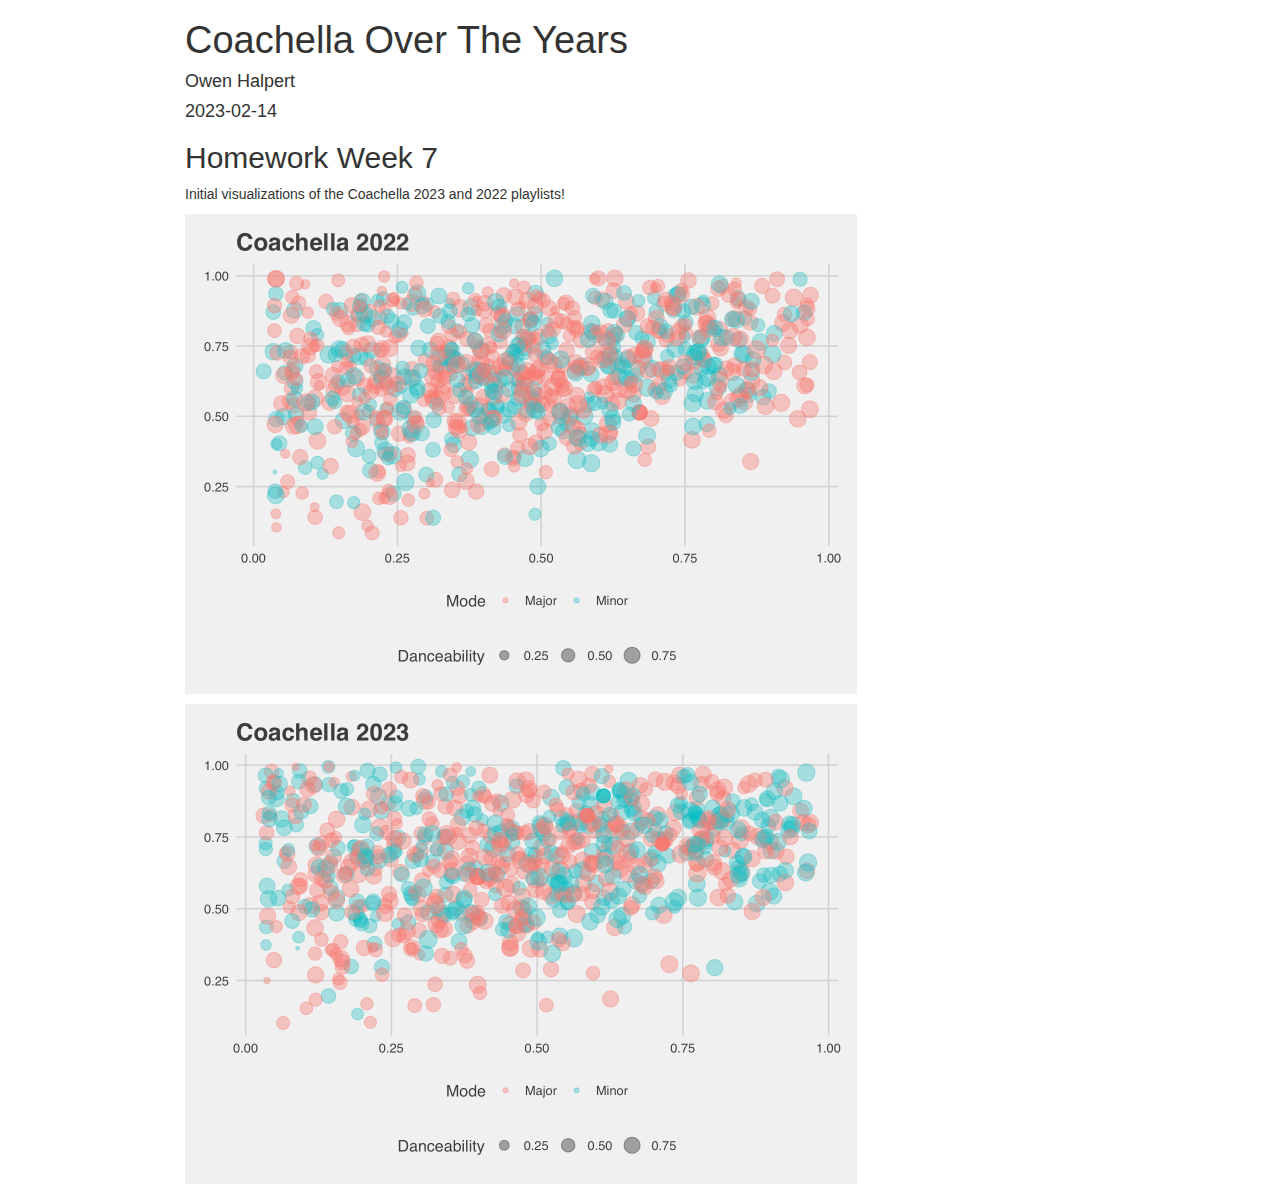
==== commit 204e37dc: "Finally got the Rmd working!" ====
--- a/index.html
+++ b/index.html
@@ -357,31 +357,11 @@
 </div>
 
 
-<div id="r-markdown" class="section level2">
-<h2>R Markdown</h2>
-<p>This is an R Markdown document. Markdown is a simple formatting
-syntax for authoring HTML, PDF, and MS Word documents. For more details
-on using R Markdown see <a href="http://rmarkdown.rstudio.com" class="uri">http://rmarkdown.rstudio.com</a>.</p>
-<p>When you click the <strong>Knit</strong> button a document will be
-generated that includes both content as well as the output of any
-embedded R code chunks within the document. You can embed an R code
-chunk like this:</p>
-<pre class="r"><code>summary(cars)</code></pre>
-<pre><code>##      speed           dist       
-##  Min.   : 4.0   Min.   :  2.00  
-##  1st Qu.:12.0   1st Qu.: 26.00  
-##  Median :15.0   Median : 36.00  
-##  Mean   :15.4   Mean   : 42.98  
-##  3rd Qu.:19.0   3rd Qu.: 56.00  
-##  Max.   :25.0   Max.   :120.00</code></pre>
-</div>
-<div id="including-plots" class="section level2">
-<h2>Including Plots</h2>
-<p>You can also embed plots, for example:</p>
-<p><img src="[data-uri]" width="672" /></p>
-<p>Note that the <code>echo = FALSE</code> parameter was added to the
-code chunk to prevent printing of the R code that generated the
-plot.</p>
+<div id="homework-week-7" class="section level2">
+<h2>Homework Week 7</h2>
+<p>Initial visualizations of the Coachella 2023 and 2022 playlists!</p>
+<p><img src="[data-uri]